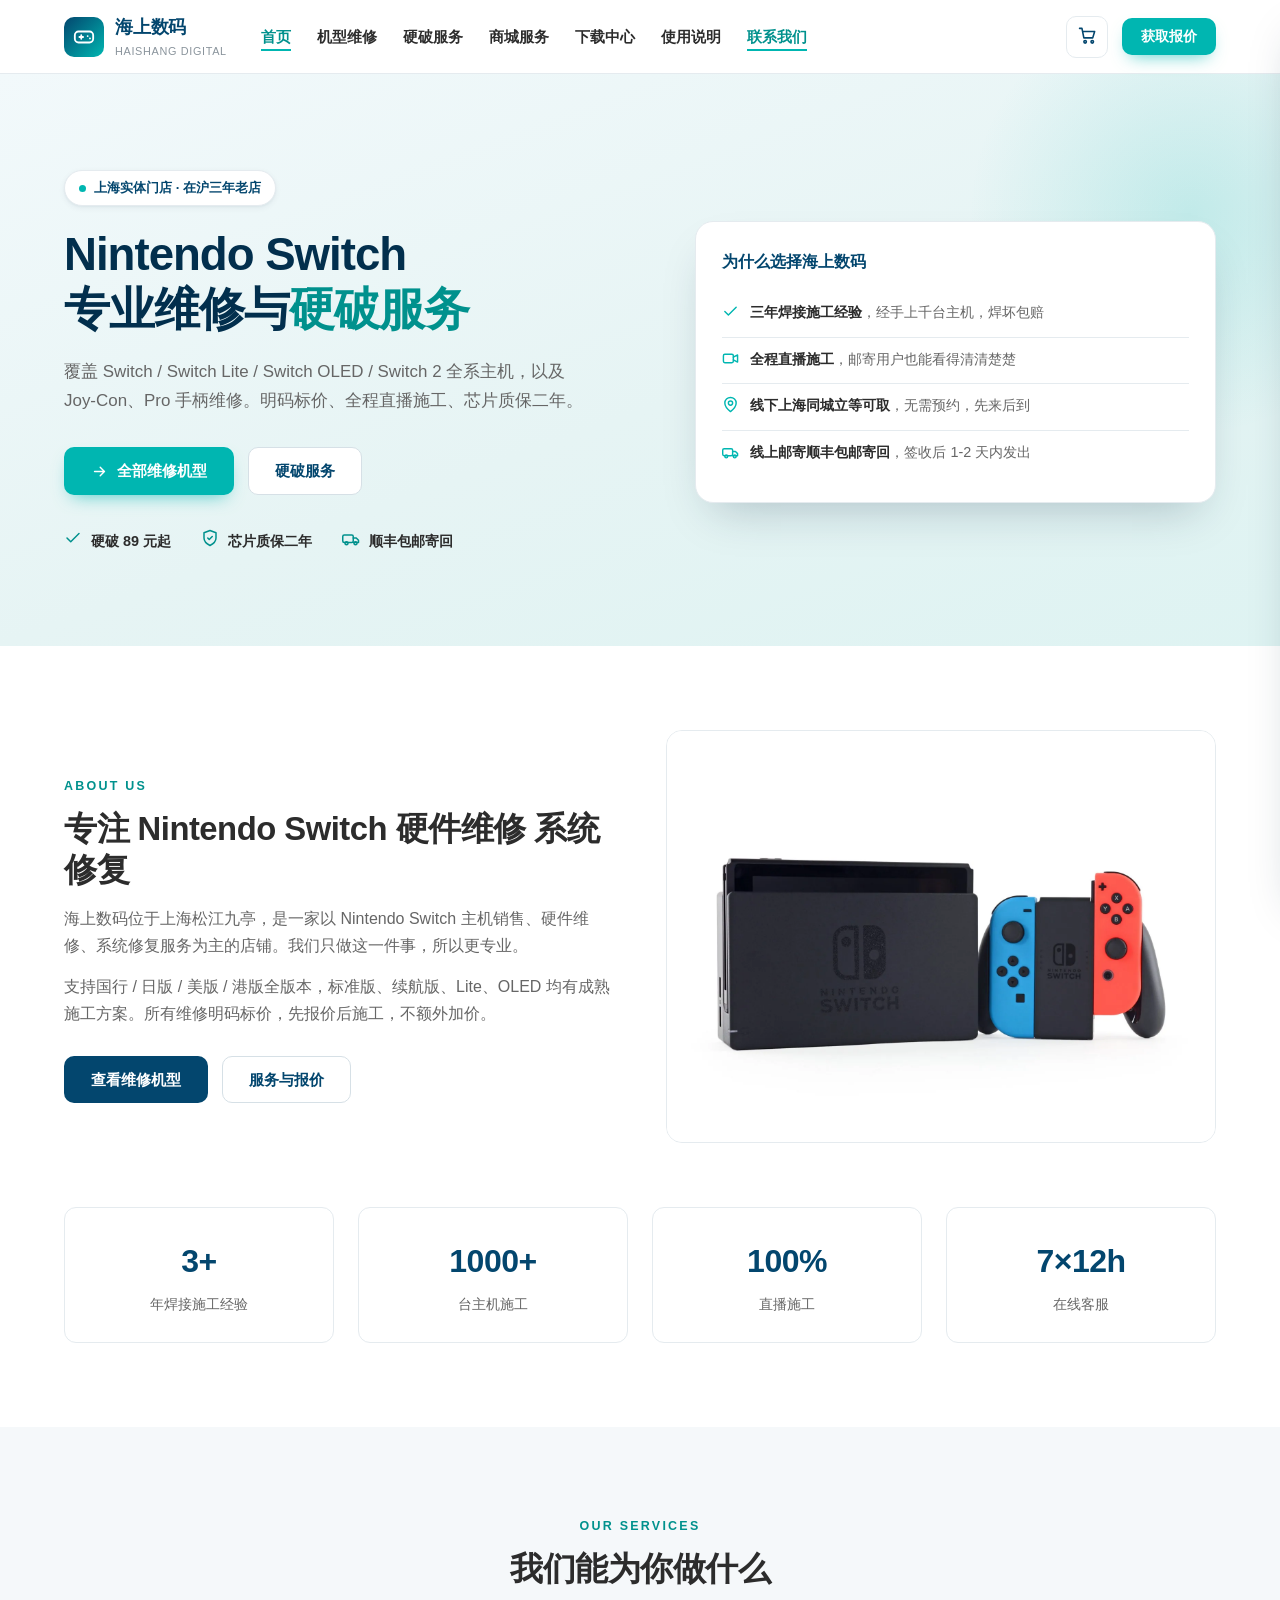
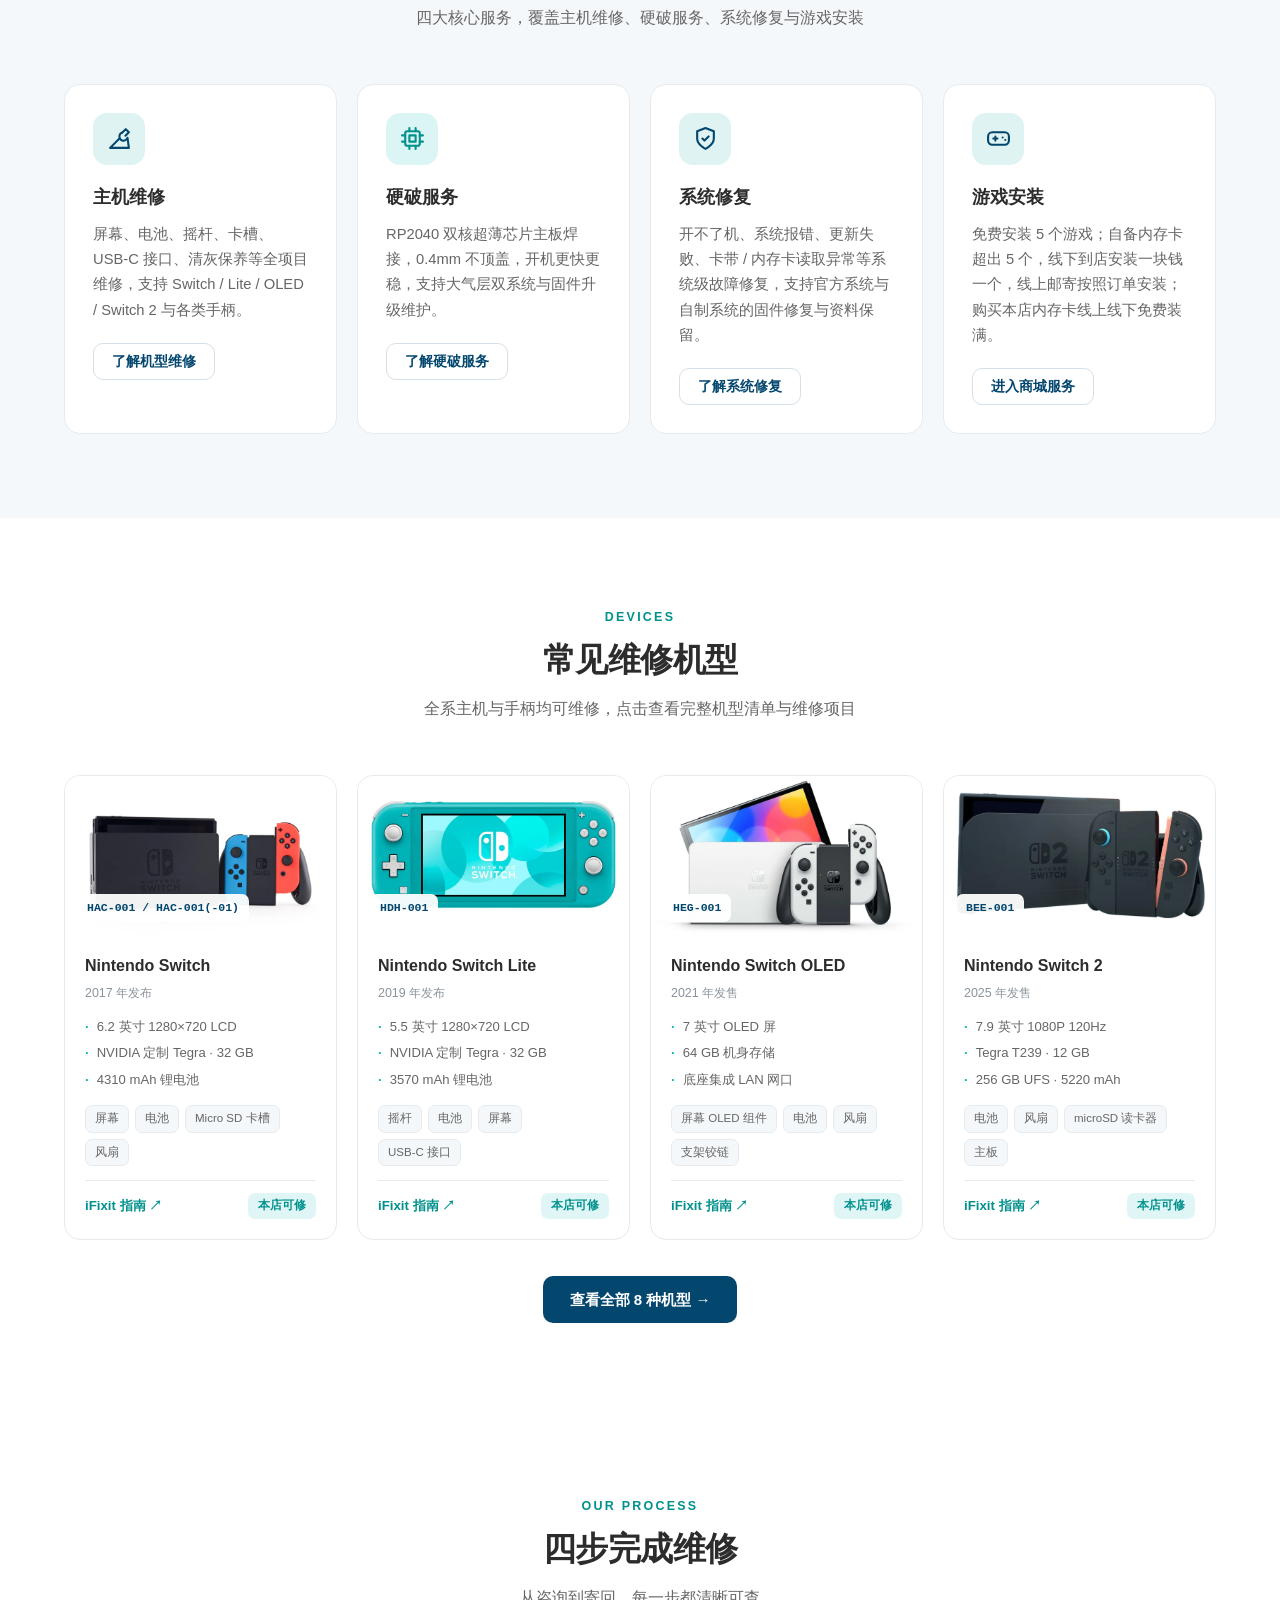
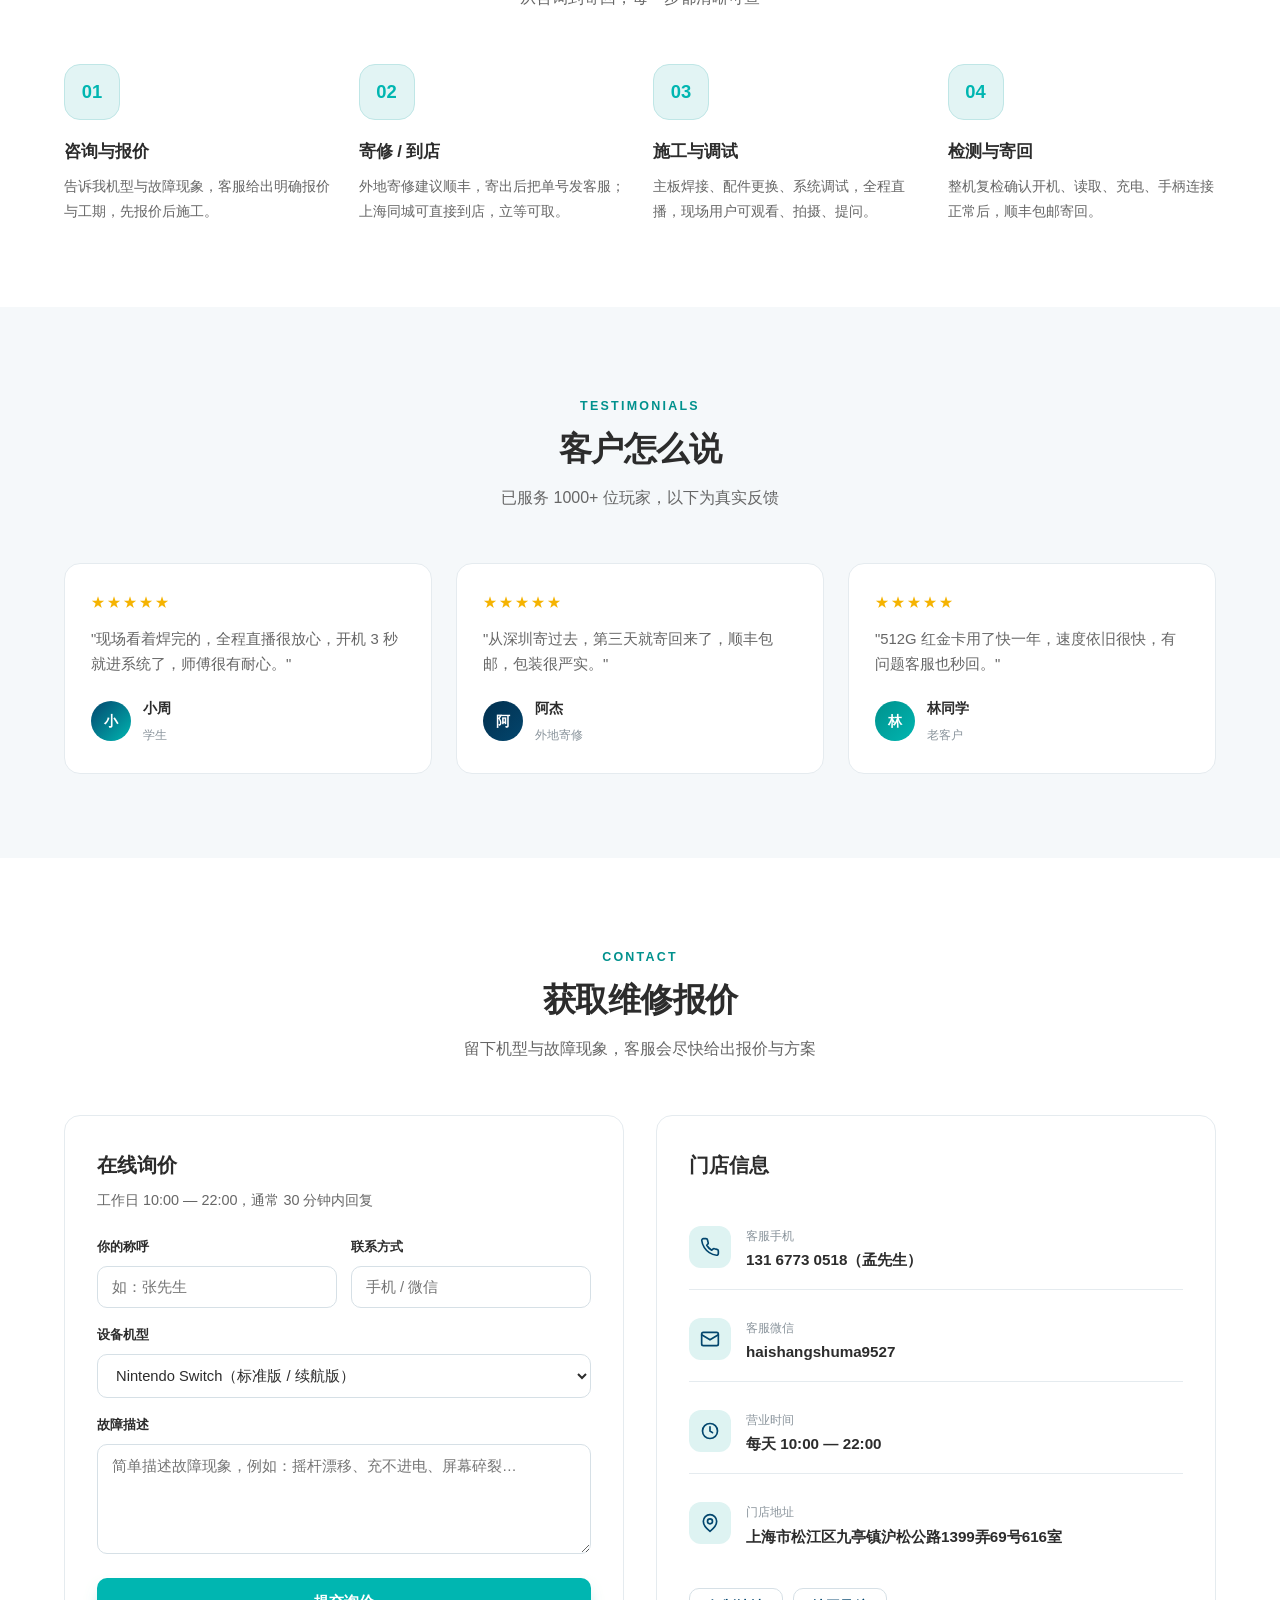
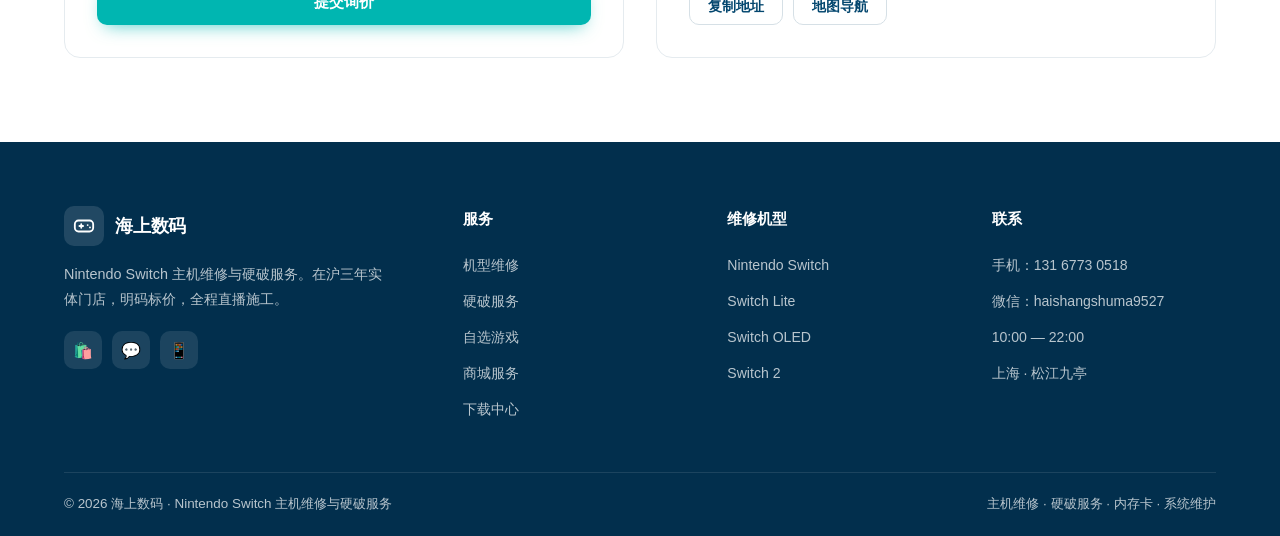
==== index.html @ 552c5b3c "首页：Hero按钮「选择我的机型」→「全部维修机型」；关于我们文案更新（主机销售/硬件维修/系统修复）" ====
<!DOCTYPE html>
<html lang="zh-CN">
<head>
<meta charset="UTF-8">
<meta name="viewport" content="width=device-width, initial-scale=1.0">
<title>海上数码 | Nintendo Switch 主机维修与硬破服务</title>
<meta name="description" content="海上数码专注 Nintendo Switch 全系主机与手柄维修、主板硬破服务，支持国行/日版/美版/港版全型号，明码标价，芯片焊接质保二年，内存卡质保五年，支持线上邮寄与上海同城现场。">
<link rel="stylesheet" href="assets/style.css?v=2">
</head>
<body>

<!-- 导航 -->
<nav class="navbar">
    <div class="nav-inner">
        <a href="index.html" class="brand">
            <span class="brand-mark" id="brandMark"></span>
            <span>海上数码<small>HAISHANG DIGITAL</small></span>
        </a>
        <ul class="nav-menu">
            <li><a href="index.html">首页</a></li>
            <li><a href="repair.html">机型维修</a></li>
            <li><a href="chip.html">硬破服务</a></li>
            <li><a href="shop.html">商城服务</a></li>
            <li><a href="resources.html">下载中心</a></li>
            <li><a href="support.html">使用说明</a></li>
            <li><a href="index.html#contact">联系我们</a></li>
        </ul>
        <div class="nav-right">
            <button class="cart-btn" onclick="openCart()" title="购物车"><span id="cartIcon"></span><span class="cart-badge">0</span></button>
            <button class="nav-toggle" id="navToggle"><span id="navToggleIcon"></span></button>
            <a href="#contact" class="btn btn-primary btn-sm" id="navCta">获取报价</a>
        </div>
    </div>
</nav>

<!-- Hero -->
<header class="hero">
    <div class="container">
        <div class="hero-grid">
            <div>
                <span class="hero-tag"><i></i> 上海实体门店 · 在沪三年老店</span>
                <h1>Nintendo Switch<br>专业维修与<em>硬破服务</em></h1>
                <p>覆盖 Switch / Switch Lite / Switch OLED / Switch 2 全系主机，以及 Joy-Con、Pro 手柄维修。明码标价、全程直播施工、芯片质保二年。</p>
                <div class="hero-actions">
                    <a href="repair.html" class="btn btn-primary" id="heroBtn1"></a>
                    <a href="chip.html" class="btn btn-outline">硬破服务</a>
                </div>
                <div class="hero-points">
                    <div><span id="hp1"></span>硬破 89 元起</div>
                    <div><span id="hp2"></span>芯片质保二年</div>
                    <div><span id="hp3"></span>顺丰包邮寄回</div>
                </div>
            </div>
            <div class="hero-visual">
                <div class="hero-card">
                    <h4>为什么选择海上数码</h4>
                    <ul class="hero-list">
                        <li><span id="hl1"></span><span><b>三年焊接施工经验</b>，经手上千台主机，焊坏包赔</span></li>
                        <li><span id="hl2"></span><span><b>全程直播施工</b>，邮寄用户也能看得清清楚楚</span></li>
                        <li><span id="hl3"></span><span><b>线下上海同城立等可取</b>，无需预约，先来后到</span></li>
                        <li><span id="hl4"></span><span><b>线上邮寄顺丰包邮寄回</b>，签收后 1-2 天内发出</span></li>
                    </ul>
                </div>
            </div>
        </div>
    </div>
</header>

<!-- 关于我们 -->
<section class="section" id="about">
    <div class="container">
        <div class="grid-2" style="align-items:center;gap:52px;">
            <div data-reveal>
                <span class="eyebrow">About Us</span>
                <h2 class="section-title">专注 Nintendo Switch 硬件维修 系统修复</h2>
                <p class="section-desc">海上数码位于上海松江九亭，是一家以 Nintendo Switch 主机销售、硬件维修、系统修复服务为主的店铺。我们只做这一件事，所以更专业。</p>
                <p class="section-desc">支持国行 / 日版 / 美版 / 港版全版本，标准版、续航版、Lite、OLED 均有成熟施工方案。所有维修明码标价，先报价后施工，不额外加价。</p>
                <div style="margin-top:28px;display:flex;gap:14px;flex-wrap:wrap;">
                    <a href="repair.html" class="btn btn-dark">查看维修机型</a>
                    <a href="shop.html" class="btn btn-outline">服务与报价</a>
                </div>
            </div>
            <div data-reveal>
                <img loading="lazy" id="aboutImg" src="images/dev-switch.webp" alt="Nintendo Switch 主机" style="border-radius:16px;border:1px solid var(--line);transition:opacity .6s ease;min-height:280px;object-fit:cover;width:100%;" onclick="openLB(this.src)">
            </div>
        </div>

        <div class="stats" style="margin-top:64px;">
            <div class="stat" data-reveal><div class="num">3+</div><div class="lbl">年焊接施工经验</div></div>
            <div class="stat" data-reveal><div class="num">1000+</div><div class="lbl">台主机施工</div></div>
            <div class="stat" data-reveal><div class="num">100%</div><div class="lbl">直播施工</div></div>
            <div class="stat" data-reveal><div class="num">7×12h</div><div class="lbl">在线客服</div></div>
        </div>
    </div>
</section>

<!-- 服务概览 -->
<section class="section soft" id="services">
    <div class="container">
        <div class="section-head" data-reveal>
            <span class="eyebrow">Our Services</span>
            <h2 class="section-title">我们能为你做什么</h2>
            <p class="section-desc">四大核心服务，覆盖主机维修、硬破服务、系统修复与游戏安装</p>
        </div>
        <div class="grid-4">
            <div class="card" data-reveal>
                <div class="icon-circle" id="sv1"></div>
                <h3>主机维修</h3>
                <p>屏幕、电池、摇杆、卡槽、USB-C 接口、清灰保养等全项目维修，支持 Switch / Lite / OLED / Switch 2 与各类手柄。</p>
                <div style="margin-top:20px;"><a href="repair.html" class="btn btn-outline btn-sm">了解机型维修</a></div>
            </div>
            <div class="card" data-reveal>
                <div class="icon-circle accent" id="sv2"></div>
                <h3>硬破服务</h3>
                <p>RP2040 双核超薄芯片主板焊接，0.4mm 不顶盖，开机更快更稳，支持大气层双系统与固件升级维护。</p>
                <div style="margin-top:20px;"><a href="chip.html#dual" class="btn btn-outline btn-sm">了解硬破服务</a></div>
            </div>
            <div class="card" data-reveal>
                <div class="icon-circle" id="sv4"></div>
                <h3>系统修复</h3>
                <p>开不了机、系统报错、更新失败、卡带 / 内存卡读取异常等系统级故障修复，支持官方系统与自制系统的固件修复与资料保留。</p>
                <div style="margin-top:20px;"><a href="chip.html" class="btn btn-outline btn-sm">了解系统修复</a></div>
            </div>
            <div class="card" data-reveal>
                <div class="icon-circle" id="sv3"></div>
                <h3>游戏安装</h3>
                <p>免费安装 5 个游戏；自备内存卡超出 5 个，线下到店安装一块钱一个，线上邮寄按照订单安装；购买本店内存卡线上线下免费装满。</p>
                <div style="margin-top:20px;"><a href="shop.html" class="btn btn-outline btn-sm">进入商城服务</a></div>
            </div>
        </div>
    </div>
</section>

<!-- 机型 -->
<section class="section" id="devices">
    <div class="container">
        <div class="section-head" data-reveal>
            <span class="eyebrow">Devices</span>
            <h2 class="section-title">常见维修机型</h2>
            <p class="section-desc">全系主机与手柄均可维修，点击查看完整机型清单与维修项目</p>
        </div>
        <div class="grid-4" id="devGrid"></div>
        <div style="text-align:center;margin-top:36px;">
            <a href="repair.html" class="btn btn-dark">查看全部 8 种机型 →</a>
        </div>
    </div>
</section>

<!-- 流程 -->
<section class="section process-sec" id="process">
    <div class="container">
        <div class="section-head" data-reveal>
            <span class="eyebrow">Our Process</span>
            <h2 class="section-title">四步完成维修</h2>
            <p class="section-desc">从咨询到寄回，每一步都清晰可查</p>
        </div>
        <div class="process">
            <div class="step" data-reveal>
                <div class="step-no">01</div>
                <h4>咨询与报价</h4>
                <p>告诉我机型与故障现象，客服给出明确报价与工期，先报价后施工。</p>
            </div>
            <div class="step" data-reveal>
                <div class="step-no">02</div>
                <h4>寄修 / 到店</h4>
                <p>外地寄修建议顺丰，寄出后把单号发客服；上海同城可直接到店，立等可取。</p>
            </div>
            <div class="step" data-reveal>
                <div class="step-no">03</div>
                <h4>施工与调试</h4>
                <p>主板焊接、配件更换、系统调试，全程直播，现场用户可观看、拍摄、提问。</p>
            </div>
            <div class="step" data-reveal>
                <div class="step-no">04</div>
                <h4>检测与寄回</h4>
                <p>整机复检确认开机、读取、充电、手柄连接正常后，顺丰包邮寄回。</p>
            </div>
        </div>
    </div>
</section>

<!-- 客户评价 -->
<section class="section soft" id="reviews">
    <div class="container">
        <div class="section-head" data-reveal>
            <span class="eyebrow">Testimonials</span>
            <h2 class="section-title">客户怎么说</h2>
            <p class="section-desc">已服务 1000+ 位玩家，以下为真实反馈</p>
        </div>
        <div class="grid-3" id="reviewGrid"></div>
    </div>
</section>

<!-- 联系 -->
<section class="section" id="contact">
    <div class="container">
        <div class="section-head" data-reveal>
            <span class="eyebrow">Contact</span>
            <h2 class="section-title">获取维修报价</h2>
            <p class="section-desc">留下机型与故障现象，客服会尽快给出报价与方案</p>
        </div>
        <div class="grid-2" style="gap:32px;">
            <div class="form-card" data-reveal>
                <h3>在线询价</h3>
                <p class="sub">工作日 10:00 — 22:00，通常 30 分钟内回复</p>
                <form onsubmit="submitForm(event)">
                    <div class="form-row">
                        <div class="field"><label>你的称呼</label><input required placeholder="如：张先生"></div>
                        <div class="field"><label>联系方式</label><input required placeholder="手机 / 微信"></div>
                    </div>
                    <div class="field">
                        <label>设备机型</label>
                        <select>
                            <option>Nintendo Switch（标准版 / 续航版）</option>
                            <option>Nintendo Switch Lite</option>
                            <option>Nintendo Switch OLED</option>
                            <option>Nintendo Switch 2</option>
                            <option>Joy-Con / Joy-Con 2</option>
                            <option>Pro Controller / Switch 2 Pro</option>
                            <option>其他</option>
                        </select>
                    </div>
                    <div class="field">
                        <label>故障描述</label>
                        <textarea placeholder="简单描述故障现象，例如：摇杆漂移、充不进电、屏幕碎裂…"></textarea>
                    </div>
                    <button class="btn btn-primary btn-block" type="submit">提交询价</button>
                </form>
            </div>
            <div data-reveal style="display:flex;flex-direction:column;">
                <div class="form-card" style="flex:1;display:flex;flex-direction:column;">
                    <h3>门店信息</h3>
                    <ul class="info-list" style="margin-top:16px;flex:1;display:flex;flex-direction:column;justify-content:space-around;">
                        <li><span class="info-ico" id="ic1"></span><div><div class="k">客服手机</div><div class="v">131 6773 0518（孟先生）</div></div></li>
                        <li><span class="info-ico" id="ic2"></span><div><div class="k">客服微信</div><div class="v">haishangshuma9527</div></div></li>
                        <li><span class="info-ico" id="ic3"></span><div><div class="k">营业时间</div><div class="v">每天 10:00 — 22:00</div></div></li>
                        <li><span class="info-ico" id="ic4"></span><div><div class="k">门店地址</div><div class="v">上海市松江区九亭镇沪松公路1399弄69号616室</div></div></li>
                    </ul>
                    <div style="display:flex;gap:10px;flex-wrap:wrap;margin-top:16px;">
                        <a href="javascript:copyAddr()" class="btn btn-outline btn-sm">复制地址</a>
                        <a href="https://map.baidu.com/search/%E6%B2%AA%E6%9D%BE%E5%85%AC%E8%B7%AF1399%E5%BC%8469%E5%8F%B7" target="_blank" rel="noopener" class="btn btn-outline btn-sm">地图导航</a>
                    </div>
                </div>
            </div>
        </div>
    </div>
</section>

<!-- 页脚 -->
<footer class="footer">
    <div class="container">
        <div class="foot-grid">
            <div>
                <a href="index.html" class="brand"><span class="brand-mark" id="footMark"></span><span>海上数码</span></a>
                <p>Nintendo Switch 主机维修与硬破服务。在沪三年实体门店，明码标价，全程直播施工。</p>
                <div class="socials">
                    <a href="https://shop310015375.taobao.com/" target="_blank" rel="noopener" title="淘宝店铺">🛍️</a>
                    <a href="javascript:copyText('haishangshuma9527')" title="复制微信">💬</a>
                    <a href="javascript:copyText('13167730518')" title="复制手机">📱</a>
                </div>
            </div>
            <div>
                <h5>服务</h5>
                <ul>
                    <li><a href="repair.html">机型维修</a></li>
                    <li><a href="chip.html">硬破服务</a></li>
            <li><a href="games.html">自选游戏</a></li>
                    <li><a href="shop.html">商城服务</a></li>
                    <li><a href="resources.html">下载中心</a></li>
                </ul>
            </div>
            <div>
                <h5>维修机型</h5>
                <ul>
                    <li><a href="repair.html">Nintendo Switch</a></li>
                    <li><a href="repair.html">Switch Lite</a></li>
                    <li><a href="repair.html">Switch OLED</a></li>
                    <li><a href="repair.html">Switch 2</a></li>
                </ul>
            </div>
            <div>
                <h5>联系</h5>
                <ul>
                    <li>手机：131 6773 0518</li>
                    <li>微信：haishangshuma9527</li>
                    <li>10:00 — 22:00</li>
                    <li>上海 · 松江九亭</li>
                </ul>
            </div>
        </div>
        <div class="foot-bottom">
            <span>© 2026 海上数码 · Nintendo Switch 主机维修与硬破服务</span>
            <span>主机维修 · 硬破服务 · 内存卡 · 系统维护</span>
        </div>
    </div>
</footer>

<div class="mask" id="mask" onclick="closeAll()"></div>

<div class="drawer" id="csDrawer">
    <div class="drawer-head"><h3>联系客服</h3><button class="drawer-close" onclick="closeAll()">✕</button></div>
    <div class="drawer-body">
        <p style="font-size:.88rem;color:var(--muted);margin-bottom:18px;">工作时间 10:00 — 22:00，下单后请主动发送快递单号</p>
        <div class="res-item" style="margin-bottom:12px;"><span class="res-ico" style="background:var(--primary)">💬</span>
            <div><div class="res-name">客服微信</div><div class="res-sub">haishangshuma9527</div></div>
            <span class="res-go" onclick="copyText('haishangshuma9527')">复制</span></div>
        <a class="res-item" style="margin-bottom:12px;" href="https://shop310015375.taobao.com/" target="_blank" rel="noopener"><span class="res-ico" style="background:var(--primary)">🛍️</span>
            <div><div class="res-name">我的淘宝店铺</div><div class="res-sub">shop310015375.taobao.com</div></div>
            <span class="res-go">打开</span></a>
        <div class="res-item" style="margin-bottom:12px;"><span class="res-ico" style="background:var(--primary)">📱</span>
            <div><div class="res-name">客服手机</div><div class="res-sub">131 6773 0518</div></div>
            <span class="res-go" onclick="copyText('13167730518')">复制</span></div>
        <div class="res-item" style="margin-bottom:12px;"><span class="res-ico" style="background:var(--primary)">🛍️</span>
            <div><div class="res-name">淘宝店铺</div><div class="res-sub">shop310015375.taobao.com</div></div>
            <span class="res-go" onclick="window.open('https://shop310015375.taobao.com/','_blank')">进店</span></div>
        <div class="res-item" style="margin-bottom:12px;"><span class="res-ico" style="background:var(--primary)">🚚</span>
            <div><div class="res-name">邮寄地址</div><div class="res-sub">沪松公路1399弄69号616室</div></div>
            <span class="res-go" onclick="copyAddr()">复制</span></div>
        <img loading="lazy" src="images/wechat-qr.webp" alt="微信客服" style="width:150px;border-radius:12px;border:1px solid var(--line);margin-top:8px;" onclick="openLB(this.src)">
    </div>
</div>

<script src="assets/app.js?v=2"></script>
<script>
/* 图标注入 */
const setIcon = (id, n)=>{ const e = document.getElementById(id); if(e) e.innerHTML = icon(n); };
document.querySelectorAll('.brand-mark').forEach(e=>e.innerHTML = icon('game'));
setIcon('navToggleIcon','menu');
setIcon('cartIcon','cart');
setIcon('hp1','check'); setIcon('hp2','shield'); setIcon('hp3','truck');
setIcon('hl1','check'); setIcon('hl2','video'); setIcon('hl3','pin'); setIcon('hl4','truck');
setIcon('sv1','tools'); setIcon('sv2','chip'); setIcon('sv3','game'); setIcon('sv4','shield');
setIcon('ic1','phone'); setIcon('ic2','mail'); setIcon('ic3','clock'); setIcon('ic4','pin'); setIcon('ic5','pin');

/* 关于我们图片：动态循环替换 */
(function(){
    const el = document.getElementById('aboutImg');
    if(!el) return;
    const imgs = ['images/dev-switch.webp','images/dev-lite.webp','images/dev-oled.webp','images/dev-switch2.webp'];
    imgs.slice(1).forEach(s=>{ const p=new Image(); p.src=s; });
    let i = 0;
    setInterval(()=>{
        el.style.opacity = 0;
        setTimeout(()=>{
            i = (i+1) % imgs.length;
            el.onload = ()=>{ el.style.opacity = 1; };
            el.src = imgs[i];
        }, 620);
    }, 3500);
})();
const hb = document.getElementById('heroBtn1'); if(hb) hb.innerHTML = icon('arrow') + ' 全部维修机型';

/* 机型（首页展示 4 款主机） */
const HOME_DEV = [
  {n:'Nintendo Switch', y:'2017 年发布', m:'HAC-001 / HAC-001(-01)', img:'images/dev-switch.webp',
   s:['6.2 英寸 1280×720 LCD','NVIDIA 定制 Tegra · 32 GB','4310 mAh 锂电池'],
   r:['屏幕','电池','Micro SD 卡槽','风扇'], st:'支持', u:'https://zh.ifixit.com/Device/Nintendo_Switch'},
  {n:'Nintendo Switch Lite', y:'2019 年发布', m:'HDH-001', img:'images/dev-lite.webp',
   s:['5.5 英寸 1280×720 LCD','NVIDIA 定制 Tegra · 32 GB','3570 mAh 锂电池'],
   r:['摇杆','电池','屏幕','USB-C 接口'], st:'支持', u:'https://zh.ifixit.com/Device/Nintendo_Switch_Lite'},
  {n:'Nintendo Switch OLED', y:'2021 年发售', m:'HEG-001', img:'images/dev-oled.webp',
   s:['7 英寸 OLED 屏','64 GB 机身存储','底座集成 LAN 网口'],
   r:['屏幕 OLED 组件','电池','风扇','支架铰链'], st:'支持', u:'https://zh.ifixit.com/Device/Nintendo_Switch_OLED_Model'},
  {n:'Nintendo Switch 2', y:'2025 年发售', m:'BEE-001', img:'images/dev-switch2.webp',
   s:['7.9 英寸 1080P 120Hz','Tegra T239 · 12 GB','256 GB UFS · 5220 mAh'],
   r:['电池','风扇','microSD 读卡器','主板'], st:'支持', u:'https://zh.ifixit.com/Device/Nintendo_Switch_2'}
];
document.getElementById('devGrid').innerHTML = HOME_DEV.map(d=>`
    <div class="dev-card">
        <div class="dev-img"><img src="${d.img}" alt="${d.n}" loading="lazy" onclick="openLB(this.src)"><span class="dev-model">${d.m}</span></div>
        <div class="dev-body">
            <h3>${d.n}</h3><div class="dev-year">${d.y}</div>
            <ul class="dev-spec">${d.s.map(x=>`<li>${x}</li>`).join('')}</ul>
            <div class="dev-tags">${d.r.map(x=>`<span>${x}</span>`).join('')}</div>
            <div class="dev-foot">
                <a href="${d.u}" target="_blank" rel="noopener">iFixit 指南 ↗</a>
                <span class="dev-status ${d.st==='支持'?'ok':'ask'}">${d.st==='支持'?'本店可修':'来电咨询'}</span>
            </div>
        </div>
    </div>`).join('');

/* 客户评价 */
const REVIEWS = [
  {n:'小周', r:'学生', t:'现场看着焊完的，全程直播很放心，开机 3 秒就进系统了，师傅很有耐心。', c:'linear-gradient(135deg,#03466e,#00b6b1)'},
  {n:'阿杰', r:'外地寄修', t:'从深圳寄过去，第三天就寄回来了，顺丰包邮，包装很严实。', c:'linear-gradient(135deg,#022f4d,#03466e)'},
  {n:'林同学', r:'老客户', t:'512G 红金卡用了快一年，速度依旧很快，有问题客服也秒回。', c:'linear-gradient(135deg,#00918d,#00b6b1)'}
];
document.getElementById('reviewGrid').innerHTML = REVIEWS.map(v=>`
    <div class="review">
        <div class="stars">★★★★★</div>
        <p>"${v.t}"</p>
        <div class="reviewer"><div class="avatar" style="background:${v.c}">${v.n.slice(0,1)}</div>
        <div><b>${v.n}</b><span>${v.r}</span></div></div>
    </div>`).join('');
</script>
</body>
</html>
---- assets/style.css ----
/* ==========================================================
   海上数码 · 共享样式（浅色专业维修服务风格）
   主色 #03466e 深蓝 / 强调 #00b6b1 青绿 / 辅助 #def3f2 浅青
   ========================================================== */
:root{
    --primary:#03466e;
    --primary-dark:#023a5c;
    --primary-deep:#022f4d;
    --accent:#00b6b1;
    --accent-dark:#00918d;
    --secondary:#def3f2;
    --text:#2c2c2c;
    --muted:#666666;
    --muted-2:#8a949c;
    --line:#e5ebef;
    --line-2:#d6e0e6;
    --bg:#ffffff;
    --soft:#f5f8fa;
    --soft-2:#eef4f7;
    --radius:12px;
    --radius-lg:16px;
    --shadow:0 2px 6px rgba(16,42,67,.06), 0 1px 2px rgba(16,42,67,.04);
    --shadow-md:0 10px 22px -8px rgba(16,42,67,.16);
    --shadow-lg:0 22px 44px -18px rgba(16,42,67,.26);
    --nav-h:74px;
}
*{ margin:0; padding:0; box-sizing:border-box; }
html{ scroll-behavior:smooth; scroll-padding-top:var(--nav-h); }
body{
    font-family:-apple-system,BlinkMacSystemFont,'Segoe UI','PingFang SC','Hiragino Sans GB','Microsoft YaHei',sans-serif;
    color:var(--text); background:var(--bg); line-height:1.7; -webkit-font-smoothing:antialiased;
    padding-top:var(--nav-h);
}
img{ max-width:100%; display:block; }
a{ color:inherit; text-decoration:none; }
ul{ list-style:none; }

/* ---------- 布局 ---------- */
.container{ width:100%; max-width:1200px; margin:0 auto; padding:0 24px; }
.section{ padding:84px 0; }
.section.soft{ background:var(--soft); }
.section.soft-2{ background:var(--soft-2); }
.section.deep{ background:linear-gradient(135deg,#03466e 0%,#022f4d 100%); color:#fff; }
.section-head{ max-width:720px; margin:0 auto 52px; text-align:center; }
.section-head.left{ margin-left:0; text-align:left; }
.eyebrow{
    display:inline-block; font-size:.78rem; font-weight:700; letter-spacing:.18em; text-transform:uppercase;
    color:var(--accent-dark); margin-bottom:12px;
}
.section.deep .eyebrow{ color:#7fe3e0; }
.section-title{ font-size:2.05rem; font-weight:800; letter-spacing:-.5px; line-height:1.25; color:var(--text); }
.section.deep .section-title{ color:#fff; }
.section-desc{ margin-top:14px; font-size:1rem; color:var(--muted); }
.section.deep .section-desc{ color:rgba(255,255,255,.78); }

/* ---------- 按钮 ---------- */
.btn{
    display:inline-flex; align-items:center; justify-content:center; gap:9px;
    padding:13px 26px; border-radius:10px; font-size:.94rem; font-weight:700; font-family:inherit;
    border:1px solid transparent; cursor:pointer; transition:.25s; line-height:1.3;
}
.btn svg{ width:17px; height:17px; }
.btn-primary{ background:var(--accent); color:#fff; box-shadow:0 8px 18px -8px rgba(0,182,177,.7); }
.btn-primary:hover{ background:var(--accent-dark); transform:translateY(-2px); }
.btn-dark{ background:var(--primary); color:#fff; }
.btn-dark:hover{ background:var(--primary-deep); transform:translateY(-2px); }
.btn-outline{ border-color:var(--line-2); color:var(--primary); background:#fff; }
.btn-outline:hover{ border-color:var(--accent); color:var(--accent-dark); }
.btn-light{ background:#fff; color:var(--primary); }
.btn-light:hover{ background:var(--secondary); }
.btn-block{ width:100%; }
.btn-sm{ padding:9px 18px; font-size:.85rem; }

/* ---------- 导航 ---------- */
.navbar{
    position:fixed; top:0; left:0; right:0; height:var(--nav-h); z-index:1000;
    background:rgba(255,255,255,.96); backdrop-filter:blur(10px); border-bottom:1px solid var(--line);
    transition:.3s;
}
.navbar.scrolled{ box-shadow:0 6px 24px -12px rgba(16,42,67,.28); }
.nav-inner{ max-width:1200px; height:100%; margin:0 auto; padding:0 24px; display:flex; align-items:center; gap:28px; }
.brand{ display:flex; align-items:center; gap:11px; font-weight:800; font-size:1.12rem; color:var(--primary); letter-spacing:-.2px; }
.brand-mark{
    width:40px; height:40px; border-radius:10px; background:linear-gradient(135deg,var(--primary),var(--accent));
    display:flex; align-items:center; justify-content:center; color:#fff; flex-shrink:0;
}
.brand-mark svg{ width:22px; height:22px; }
.brand small{ display:block; font-size:.68rem; font-weight:500; color:var(--muted-2); letter-spacing:.06em; }
.nav-menu{ display:flex; gap:26px; margin-left:6px; }
.nav-menu a{ font-size:.92rem; font-weight:600; color:var(--text); padding:6px 0; position:relative; transition:.25s; }
.nav-menu a::after{
    content:''; position:absolute; left:0; bottom:0; width:0; height:2px; background:var(--accent); transition:.25s;
}
.nav-menu a:hover{ color:var(--accent-dark); }
.nav-menu a:hover::after, .nav-menu a.active::after{ width:100%; }
.nav-menu a.active{ color:var(--accent-dark); }
.nav-right{ margin-left:auto; display:flex; align-items:center; gap:14px; }
.cart-btn{
    position:relative; width:42px; height:42px; border-radius:10px; border:1px solid var(--line);
    background:#fff; display:flex; align-items:center; justify-content:center; cursor:pointer; transition:.25s; color:var(--primary);
}
.cart-btn:hover{ border-color:var(--accent); color:var(--accent-dark); }
.cart-btn svg{ width:19px; height:19px; }
.cart-badge{
    position:absolute; top:-6px; right:-6px; min-width:19px; height:19px; padding:0 5px; border-radius:10px;
    background:var(--accent); color:#fff; font-size:.68rem; font-weight:700;
    display:flex; align-items:center; justify-content:center; transition:transform .18s;
}
.nav-toggle{ display:none; width:42px; height:42px; border:1px solid var(--line); border-radius:10px;
    background:#fff; cursor:pointer; align-items:center; justify-content:center; color:var(--primary); }
.nav-toggle svg{ width:20px; height:20px; }

/* ---------- Hero ---------- */
.hero{ position:relative; padding:96px 0 92px; overflow:hidden;
    background:linear-gradient(160deg,#f2f9fb 0%,#e6f4f4 55%,#def3f2 100%); }
.hero::after{
    content:''; position:absolute; right:-140px; top:-90px; width:460px; height:460px; border-radius:50%;
    background:radial-gradient(circle,rgba(0,182,177,.16),transparent 68%);
}
.hero-grid{ position:relative; z-index:1; display:grid; grid-template-columns:1.05fr .95fr; gap:56px; align-items:center; }
.hero-tag{
    display:inline-flex; align-items:center; gap:8px; padding:6px 14px; border-radius:30px; background:#fff;
    border:1px solid var(--line); font-size:.82rem; font-weight:600; color:var(--primary); margin-bottom:22px;
    box-shadow:var(--shadow);
}
.hero-tag i{ width:7px; height:7px; border-radius:50%; background:var(--accent); display:block; }
.hero h1{ font-size:2.85rem; font-weight:800; line-height:1.2; letter-spacing:-1px; color:var(--primary-deep); }
.hero h1 em{ font-style:normal; color:var(--accent-dark); }
.hero p{ margin-top:20px; font-size:1.06rem; color:var(--muted); max-width:520px; }
.hero-actions{ margin-top:32px; display:flex; gap:14px; flex-wrap:wrap; }
.hero-points{ margin-top:34px; display:flex; gap:30px; flex-wrap:wrap; }
.hero-points div{ display:flex; align-items:center; gap:9px; font-size:.9rem; font-weight:600; color:var(--text); }
.hero-points svg{ width:18px; height:18px; color:var(--accent-dark); flex-shrink:0; }
.hero-visual{ position:relative; }
.hero-card{
    background:#fff; border:1px solid var(--line); border-radius:18px; padding:26px; box-shadow:var(--shadow-lg);
}
.hero-card h4{ font-size:1rem; font-weight:700; margin-bottom:16px; color:var(--primary); }
.hero-list li{ display:flex; align-items:flex-start; gap:11px; padding:9px 0; font-size:.9rem; color:var(--muted); border-top:1px solid var(--line); }
.hero-list li:first-child{ border-top:none; }
.hero-list svg{ width:17px; height:17px; color:var(--accent); margin-top:3px; flex-shrink:0; }
.hero-list b{ color:var(--text); font-weight:700; }

/* ---------- 统计条 ---------- */
.stats{ display:grid; grid-template-columns:repeat(4,1fr); gap:24px; }
.stat{ text-align:center; padding:26px 16px; background:#fff; border:1px solid var(--line); border-radius:var(--radius); }
.stat .num{ font-size:2rem; font-weight:800; color:var(--primary); letter-spacing:-.5px; }
.stat .lbl{ font-size:.86rem; color:var(--muted); margin-top:4px; }

/* ---------- 通用卡片 ---------- */
.grid-2{ display:grid; grid-template-columns:repeat(2,1fr); gap:24px; }
.grid-3{ display:grid; grid-template-columns:repeat(3,1fr); gap:24px; }
.grid-4{ display:grid; grid-template-columns:repeat(4,1fr); gap:20px; }
.card{
    background:#fff; border:1px solid var(--line); border-radius:var(--radius-lg); padding:28px;
    transition:.3s; height:100%;
}
.card:hover{ transform:translateY(-5px); box-shadow:var(--shadow-md); border-color:var(--line-2); }
.card h3{ font-size:1.1rem; font-weight:700; margin-bottom:10px; }
.card p{ font-size:.92rem; color:var(--muted); }
.icon-circle{
    width:52px; height:52px; border-radius:14px; background:var(--secondary); color:var(--primary);
    display:flex; align-items:center; justify-content:center; margin-bottom:18px;
}
.icon-circle svg{ width:25px; height:25px; }
.icon-circle.accent{ background:rgba(0,182,177,.14); color:var(--accent-dark); }

/* 服务卡（带图片） */
.svc-card{ background:#fff; border:1px solid var(--line); border-radius:var(--radius-lg); overflow:hidden; transition:.3s; }
.svc-card:hover{ transform:translateY(-5px); box-shadow:var(--shadow-md); }
.svc-img{ height:170px; overflow:hidden; background:var(--soft-2); position:relative; }
.svc-img img{ width:100%; height:100%; object-fit:cover; transition:.45s; }
.svc-card:hover .svc-img img{ transform:scale(1.06); }
.svc-body{ padding:22px 24px 26px; }
.svc-body h3{ font-size:1.06rem; font-weight:700; margin-bottom:8px; }
.svc-body p{ font-size:.9rem; color:var(--muted); margin-bottom:16px; }
.svc-meta{ display:flex; align-items:center; justify-content:space-between; gap:12px; }
.price{ font-size:1.35rem; font-weight:800; color:var(--primary); }
.price small{ font-size:.8rem; font-weight:600; }
.price del{ font-size:.8rem; color:var(--muted-2); margin-left:6px; font-weight:500; }

/* ---------- 机型卡 ---------- */
.dev-card{ background:#fff; border:1px solid var(--line); border-radius:var(--radius-lg); overflow:hidden; transition:.3s; }
.dev-card:hover{ transform:translateY(-5px); box-shadow:var(--shadow-md); }
.dev-img{ height:158px; overflow:hidden; background:var(--soft-2); position:relative; }
.dev-img img{ width:100%; height:100%; object-fit:cover; transition:.45s; }
.dev-card:hover .dev-img img{ transform:scale(1.06); }
.dev-model{
    position:absolute; left:12px; bottom:12px; padding:4px 10px; border-radius:7px;
    background:rgba(255,255,255,.94); font-size:.72rem; font-weight:700; color:var(--primary);
    font-family:'Courier New',monospace;
}
.dev-body{ padding:18px 20px 20px; }
.dev-body h3{ font-size:1rem; font-weight:700; margin-bottom:4px; }
.dev-year{ font-size:.78rem; color:var(--muted-2); }
.dev-spec{ margin:12px 0 14px; display:flex; flex-direction:column; gap:4px; }
.dev-spec li{ font-size:.82rem; color:var(--muted); display:flex; gap:8px; }
.dev-spec li::before{ content:'·'; color:var(--accent); font-weight:700; }
.dev-tags{ display:flex; flex-wrap:wrap; gap:6px; margin-bottom:14px; }
.dev-tags span{ font-size:.72rem; padding:3px 9px; border-radius:7px; background:var(--soft); color:var(--muted); border:1px solid var(--line); }
.dev-foot{ display:flex; align-items:center; justify-content:space-between; padding-top:12px; border-top:1px solid var(--line); gap:10px; }
.dev-foot a{ font-size:.83rem; font-weight:700; color:var(--accent-dark); }
.dev-status{ font-size:.72rem; font-weight:700; padding:3px 10px; border-radius:7px; }
.dev-status.ok{ background:rgba(0,182,177,.12); color:var(--accent-dark); }
.dev-status.ask{ background:rgba(255,138,76,.14); color:#c2621d; }

/* ---------- 流程（深色区） ---------- */
.process{ display:grid; grid-template-columns:repeat(4,1fr); gap:26px; }
.step{ position:relative; }
.step-no{
    width:56px; height:56px; border-radius:16px; background:rgba(255,255,255,.1); border:1px solid rgba(255,255,255,.2);
    display:flex; align-items:center; justify-content:center; font-size:1.15rem; font-weight:800; color:#7fe3e0; margin-bottom:18px;
}
.step h4{ font-size:1.05rem; font-weight:700; margin-bottom:8px; }
.step p{ font-size:.9rem; color:rgba(255,255,255,.76); }
.step-meta{ margin-top:12px; font-size:.78rem; color:rgba(255,255,255,.6); }

/* ---------- 流程（浅色长列表） ---------- */
.steps-list{ display:flex; flex-direction:column; gap:16px; }
.step-row{ display:grid; grid-template-columns:58px 1fr 220px; gap:24px; align-items:center;
    background:#fff; border:1px solid var(--line); border-radius:var(--radius-lg); padding:22px 26px; transition:.28s; }
.step-row:hover{ box-shadow:var(--shadow-md); border-color:var(--line-2); }
.step-row .no{ width:48px; height:48px; border-radius:14px; background:var(--secondary); color:var(--primary);
    display:flex; align-items:center; justify-content:center; font-weight:800; font-size:1.05rem; }
.step-row h4{ font-size:1.02rem; font-weight:700; margin-bottom:5px; }
.step-row p{ font-size:.89rem; color:var(--muted); }
.step-info{ display:flex; flex-direction:column; gap:6px; font-size:.8rem; color:var(--muted); }
.step-info b{ color:var(--text); font-weight:700; }
.lvl{ display:inline-block; padding:2px 10px; border-radius:7px; font-size:.75rem; font-weight:700; }
.lvl.e{ background:rgba(0,182,177,.12); color:var(--accent-dark); }
.lvl.m{ background:rgba(255,138,76,.14); color:#c2621d; }

/* ---------- 评价 ---------- */
.review{ background:#fff; border:1px solid var(--line); border-radius:var(--radius-lg); padding:26px; height:100%; }
.review .stars{ color:#f5b301; font-size:.9rem; letter-spacing:2px; margin-bottom:12px; }
.review p{ font-size:.93rem; color:var(--muted); margin-bottom:18px; }
.reviewer{ display:flex; align-items:center; gap:12px; }
.avatar{ width:40px; height:40px; border-radius:50%; display:flex; align-items:center; justify-content:center;
    color:#fff; font-weight:700; font-size:.9rem; flex-shrink:0; }
.reviewer b{ font-size:.9rem; display:block; }
.reviewer span{ font-size:.78rem; color:var(--muted-2); }

/* ---------- 表单 ---------- */
.form-card{ background:#fff; border:1px solid var(--line); border-radius:var(--radius-lg); padding:32px; }
.form-card h3{ font-size:1.25rem; font-weight:800; margin-bottom:6px; }
.form-card .sub{ font-size:.9rem; color:var(--muted); margin-bottom:24px; }
.field{ margin-bottom:16px; }
.field label{ display:block; font-size:.84rem; font-weight:700; margin-bottom:7px; color:var(--text); }
.field input, .field select, .field textarea{
    width:100%; padding:12px 14px; border:1px solid var(--line-2); border-radius:10px;
    font-size:.92rem; font-family:inherit; color:var(--text); background:#fff; outline:none; transition:.2s;
}
.field input:focus, .field select:focus, .field textarea:focus{ border-color:var(--accent); box-shadow:0 0 0 3px rgba(0,182,177,.12); }
.field textarea{ resize:vertical; min-height:110px; }
.form-row{ display:grid; grid-template-columns:1fr 1fr; gap:14px; }

/* ---------- 联系信息 ---------- */
.info-list li{ display:flex; gap:15px; padding:16px 0; border-bottom:1px solid var(--line); }
.info-list li:last-child{ border-bottom:none; }
.info-ico{ width:42px; height:42px; border-radius:12px; background:var(--secondary); color:var(--primary);
    display:flex; align-items:center; justify-content:center; flex-shrink:0; }
.info-ico svg{ width:20px; height:20px; }
.info-list .k{ font-size:.78rem; color:var(--muted-2); }
.info-list .v{ font-size:.95rem; font-weight:600; color:var(--text); }

/* ---------- 商城 ---------- */
.filters{ display:flex; gap:10px; flex-wrap:wrap; justify-content:center; margin-bottom:22px; }
.chip{ padding:9px 20px; border-radius:30px; border:1px solid var(--line-2); background:#fff;
    font-size:.88rem; font-weight:600; color:var(--muted); cursor:pointer; transition:.25s; font-family:inherit; }
.chip:hover{ border-color:var(--accent); color:var(--accent-dark); }
.chip.on{ background:var(--primary); border-color:var(--primary); color:#fff; }
.shop-bar{ display:flex; align-items:center; justify-content:space-between; gap:14px; flex-wrap:wrap; margin-bottom:22px; }
.shop-bar .count{ font-size:.88rem; color:var(--muted); }
.shop-bar select{ padding:9px 14px; border:1px solid var(--line-2); border-radius:10px; font-size:.86rem; font-family:inherit; color:var(--text); background:#fff; }

/* ---------- 资源下载 ---------- */
.res-item{
    display:flex; align-items:center; gap:14px; padding:16px 20px; background:#fff;
    border:1px solid var(--line); border-radius:var(--radius); transition:.25s;
}
.res-item:hover{ border-color:var(--accent); box-shadow:var(--shadow); transform:translateY(-2px); }
.res-ico{ width:44px; height:44px; border-radius:12px; display:flex; align-items:center; justify-content:center;
    color:#fff; font-size:1.15rem; flex-shrink:0; overflow:hidden; }
.res-ico svg{ width:21px; height:21px; }
.res-ico img{ width:100%; height:100%; object-fit:cover; }
.res-name{ font-size:.95rem; font-weight:700; }
.res-sub{ font-size:.78rem; color:var(--muted-2); font-family:'Courier New',monospace; }
.res-go{ margin-left:auto; color:var(--accent-dark); font-size:.85rem; font-weight:700; white-space:nowrap; }

/* ---------- 表格 ---------- */
.table-wrap{ background:#fff; border:1px solid var(--line); border-radius:var(--radius-lg); overflow:hidden; }
table{ width:100%; border-collapse:collapse; font-size:.92rem; }
thead th{ background:var(--soft); text-align:left; padding:15px 22px; font-size:.84rem; font-weight:700; color:var(--primary); }
tbody td{ padding:15px 22px; border-top:1px solid var(--line); color:var(--muted); }
tbody tr:hover td{ background:#fbfdfd; }
tbody td:first-child{ color:var(--text); font-weight:700; }

/* ---------- 页脚 ---------- */
.footer{ background:var(--primary-deep); color:rgba(255,255,255,.72); padding:64px 0 0; }
.foot-grid{ display:grid; grid-template-columns:1.6fr 1fr 1fr 1fr; gap:40px; padding-bottom:44px; }
.footer .brand{ color:#fff; margin-bottom:16px; }
.footer .brand-mark{ background:rgba(255,255,255,.12); }
.footer p{ font-size:.9rem; max-width:320px; }
.footer h5{ color:#fff; font-size:.95rem; font-weight:700; margin-bottom:16px; }
.footer ul li{ padding:6px 0; font-size:.88rem; }
.footer ul a:hover{ color:#7fe3e0; }
.socials{ display:flex; gap:10px; margin-top:20px; }
.socials a{ width:38px; height:38px; border-radius:10px; background:rgba(255,255,255,.1); display:flex;
    align-items:center; justify-content:center; color:#fff; transition:.25s; }
.socials a:hover{ background:var(--accent); }
.foot-bottom{ border-top:1px solid rgba(255,255,255,.1); padding:20px 0; font-size:.84rem;
    display:flex; justify-content:space-between; gap:16px; flex-wrap:wrap; }

/* ---------- 侧边栏 / 抽屉 ---------- */
.mask{ position:fixed; inset:0; background:rgba(16,32,44,.45); z-index:1200; opacity:0; pointer-events:none; transition:.3s; }
.mask.on{ opacity:1; pointer-events:auto; }
.drawer{ position:fixed; top:0; right:0; height:100%; width:400px; max-width:92vw; background:#fff; z-index:1201;
    transform:translateX(100%); transition:.35s cubic-bezier(.4,0,.2,1); display:flex; flex-direction:column; box-shadow:var(--shadow-lg); }
.drawer.on{ transform:translateX(0); }
.drawer-head{ padding:20px 24px; border-bottom:1px solid var(--line); display:flex; align-items:center; justify-content:space-between; }
.drawer-head h3{ font-size:1.05rem; font-weight:800; }
.drawer-close{ width:34px; height:34px; border-radius:9px; border:1px solid var(--line); background:#fff;
    cursor:pointer; color:var(--muted); font-size:1rem; }
.drawer-body{ flex:1; overflow-y:auto; padding:20px 24px; }
.drawer-foot{ padding:20px 24px; border-top:1px solid var(--line); }
.ci{ display:flex; gap:13px; padding:15px 0; border-bottom:1px solid var(--line); }
.ci-img{ width:56px; height:56px; border-radius:11px; overflow:hidden; background:var(--soft); flex-shrink:0; }
.ci-img img{ width:100%; height:100%; object-fit:cover; }
.ci-name{ font-size:.9rem; font-weight:700; line-height:1.4; }
.ci-price{ color:var(--primary); font-weight:700; font-size:.9rem; margin-top:3px; }
.qty{ display:inline-flex; align-items:center; margin-top:8px; border:1px solid var(--line-2); border-radius:9px; overflow:hidden; }
.qty button{ width:28px; height:28px; border:none; background:#fff; color:var(--muted); cursor:pointer; font-size:1rem; }
.qty button:hover{ background:var(--soft); color:var(--primary); }
.qty span{ min-width:32px; text-align:center; font-size:.86rem; font-weight:700; }
.ci-del{ margin-left:auto; font-size:.82rem; color:var(--muted-2); cursor:pointer; align-self:flex-start; }
.ci-del:hover{ color:#d0342c; }
.empty{ text-align:center; color:var(--muted-2); padding:70px 0; font-size:.9rem; }
.total-row{ display:flex; justify-content:space-between; align-items:center; margin-bottom:14px; font-size:1rem; }
.total-row b{ font-size:1.45rem; color:var(--primary); }

/* ---------- Toast / 灯箱 ---------- */
.toast{ position:fixed; left:50%; bottom:34px; transform:translateX(-50%) translateY(80px); z-index:2000;
    background:var(--primary-deep); color:#fff; padding:13px 26px; border-radius:11px; font-size:.9rem; font-weight:600;
    box-shadow:var(--shadow-lg); transition:.4s cubic-bezier(.4,0,.2,1); }
.toast.show{ transform:translateX(-50%) translateY(0); }
.lightbox{ position:fixed; inset:0; background:rgba(10,20,28,.86); z-index:3000; display:none;
    align-items:center; justify-content:center; cursor:pointer; padding:24px; }
.lightbox.on{ display:flex; }
.lightbox img{ max-width:90vw; max-height:86vh; border-radius:14px; }
.lightbox .x{ position:absolute; top:22px; right:28px; color:#fff; font-size:1.3rem; opacity:.75; }

/* ---------- 内页头图 ---------- */
.page-hero{ padding:70px 0 54px; background:linear-gradient(160deg,#f2f9fb 0%,#def3f2 100%); border-bottom:1px solid var(--line); }
.breadcrumb{ font-size:.84rem; color:var(--muted-2); margin-bottom:14px; }
.breadcrumb a{ color:var(--accent-dark); font-weight:600; }
.page-hero h1{ font-size:2.35rem; font-weight:800; color:var(--primary-deep); letter-spacing:-.7px; line-height:1.25; }
.page-hero p{ margin-top:14px; color:var(--muted); max-width:660px; font-size:1.02rem; }

/* ---------- 提示条 ---------- */
.callout{ display:flex; gap:14px; padding:18px 22px; border-radius:var(--radius);
    background:rgba(0,182,177,.08); border:1px solid rgba(0,182,177,.24); font-size:.9rem; color:var(--muted); }
.callout b{ color:var(--text); }
.callout.warn{ background:rgba(255,138,76,.08); border-color:rgba(255,138,76,.26); }

/* ---------- 特性小卡 ---------- */
.mini-grid{ display:grid; grid-template-columns:repeat(auto-fit,minmax(210px,1fr)); gap:16px; }
.mini{ background:#fff; border:1px solid var(--line); border-radius:var(--radius); padding:18px 20px; }
.mini b{ display:block; font-size:.95rem; margin-bottom:4px; }
.mini span{ font-size:.84rem; color:var(--muted); }

/* ---------- 动画 ---------- */
[data-reveal]{ opacity:0; transform:translateY(22px); transition:opacity .6s ease, transform .6s ease; }
[data-reveal].in{ opacity:1; transform:none; }

/* ---------- 响应式 ---------- */
@media (max-width:991px){
    .nav-menu{ display:none; position:absolute; top:var(--nav-h); left:0; right:0; background:#fff;
        flex-direction:column; gap:0; padding:10px 24px 18px; border-bottom:1px solid var(--line); box-shadow:var(--shadow-md); }
    .nav-menu.open{ display:flex; }
    .nav-menu a{ padding:12px 0; border-bottom:1px solid var(--line); }
    .nav-toggle{ display:flex; }
    .hero-grid{ grid-template-columns:1fr; gap:40px; }
    .hero h1{ font-size:2.2rem; }
    .grid-4, .process{ grid-template-columns:repeat(2,1fr); }
    .grid-3{ grid-template-columns:repeat(2,1fr); }
    .foot-grid{ grid-template-columns:1fr 1fr; gap:32px; }
    .step-row{ grid-template-columns:48px 1fr; }
    .step-info{ grid-column:1/-1; flex-direction:row; gap:18px; flex-wrap:wrap; }
}
@media (max-width:768px){
    .section{ padding:60px 0; }
    .section-title{ font-size:1.65rem; }
    .grid-2, .grid-3, .grid-4, .process{ grid-template-columns:1fr; }
    .stats{ grid-template-columns:repeat(2,1fr); }
    .foot-grid{ grid-template-columns:1fr; }
    .hero{ padding:64px 0 60px; }
    .table-wrap{ overflow-x:auto; }
    table{ min-width:560px; }
}

/* ---------- 流程（白底版，与页面同色） ---------- */
.process-sec .step-no{ background:#e2f4f4; border:1px solid #bfe6e6; color:#00b6b1; }
.process-sec .step h4{ color:var(--text); }
.process-sec .step p{ color:var(--muted); }
.process-sec .step-meta{ color:var(--muted-2); }
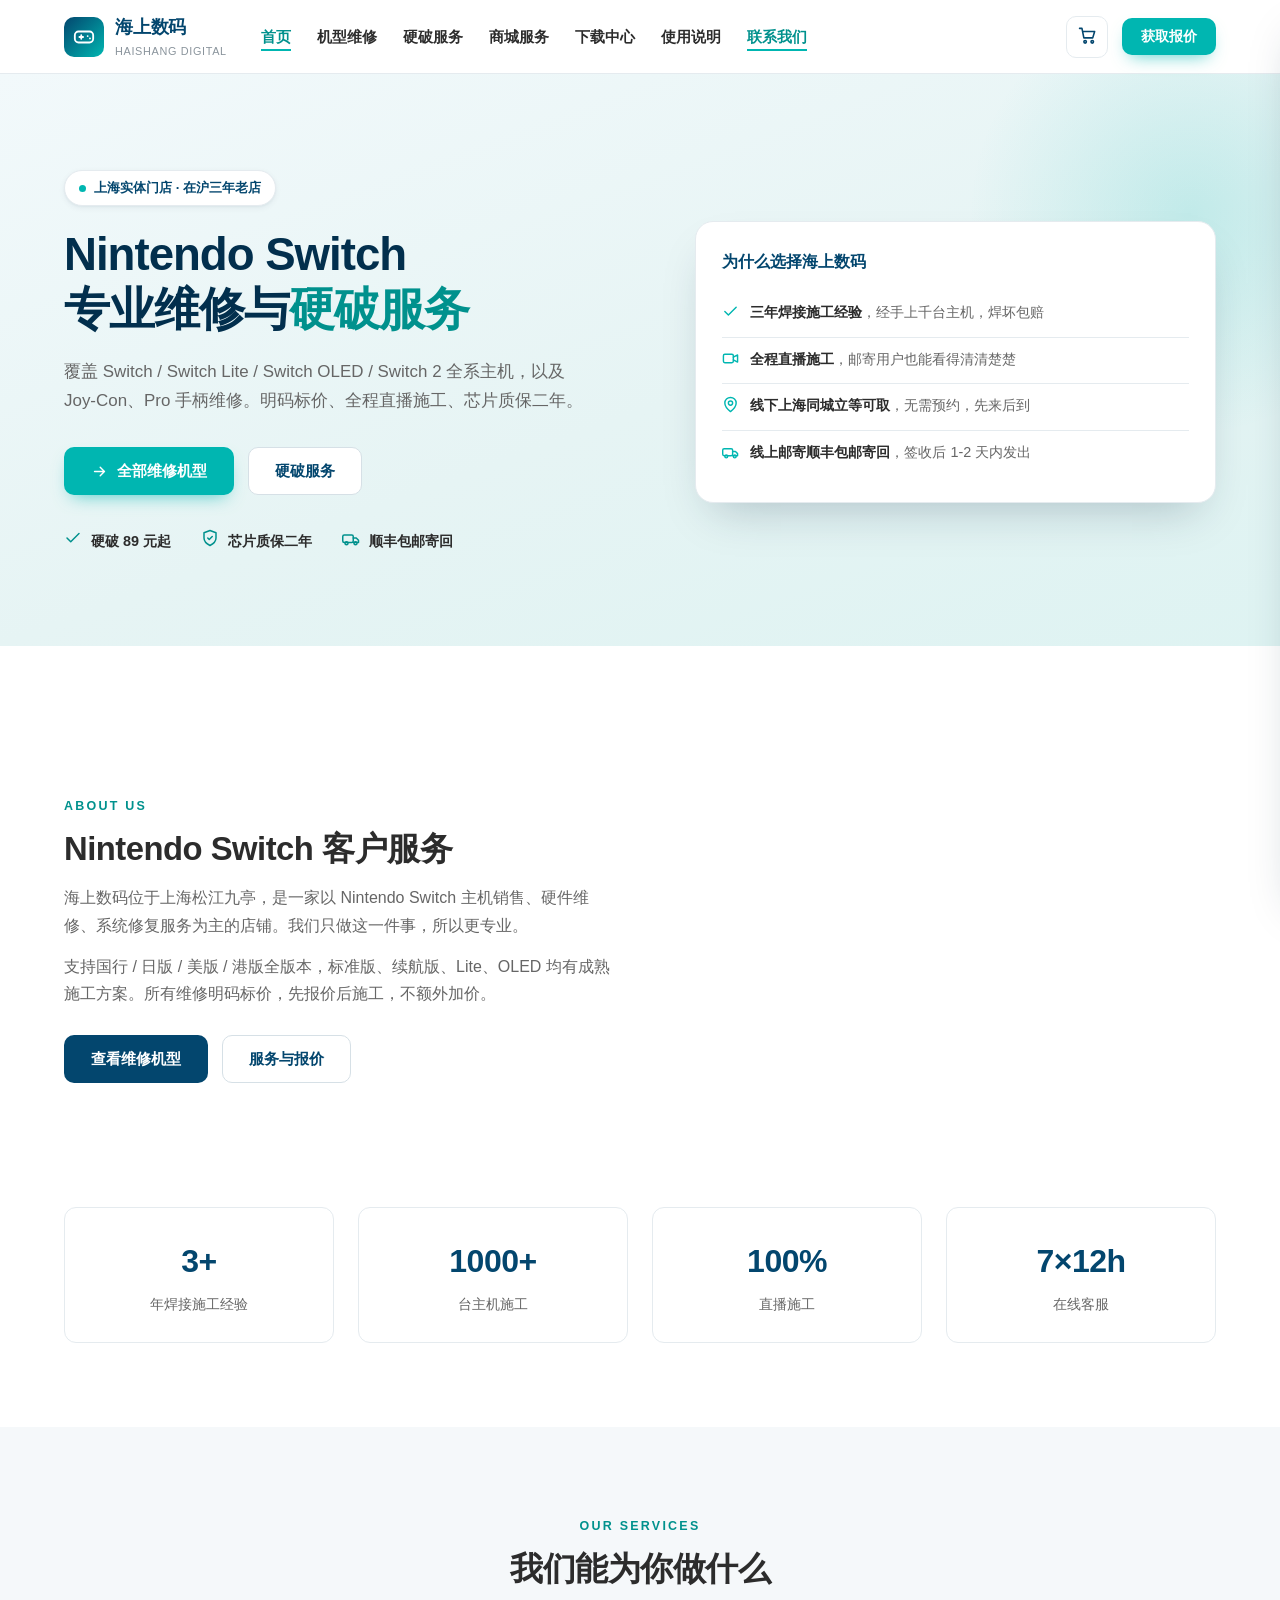
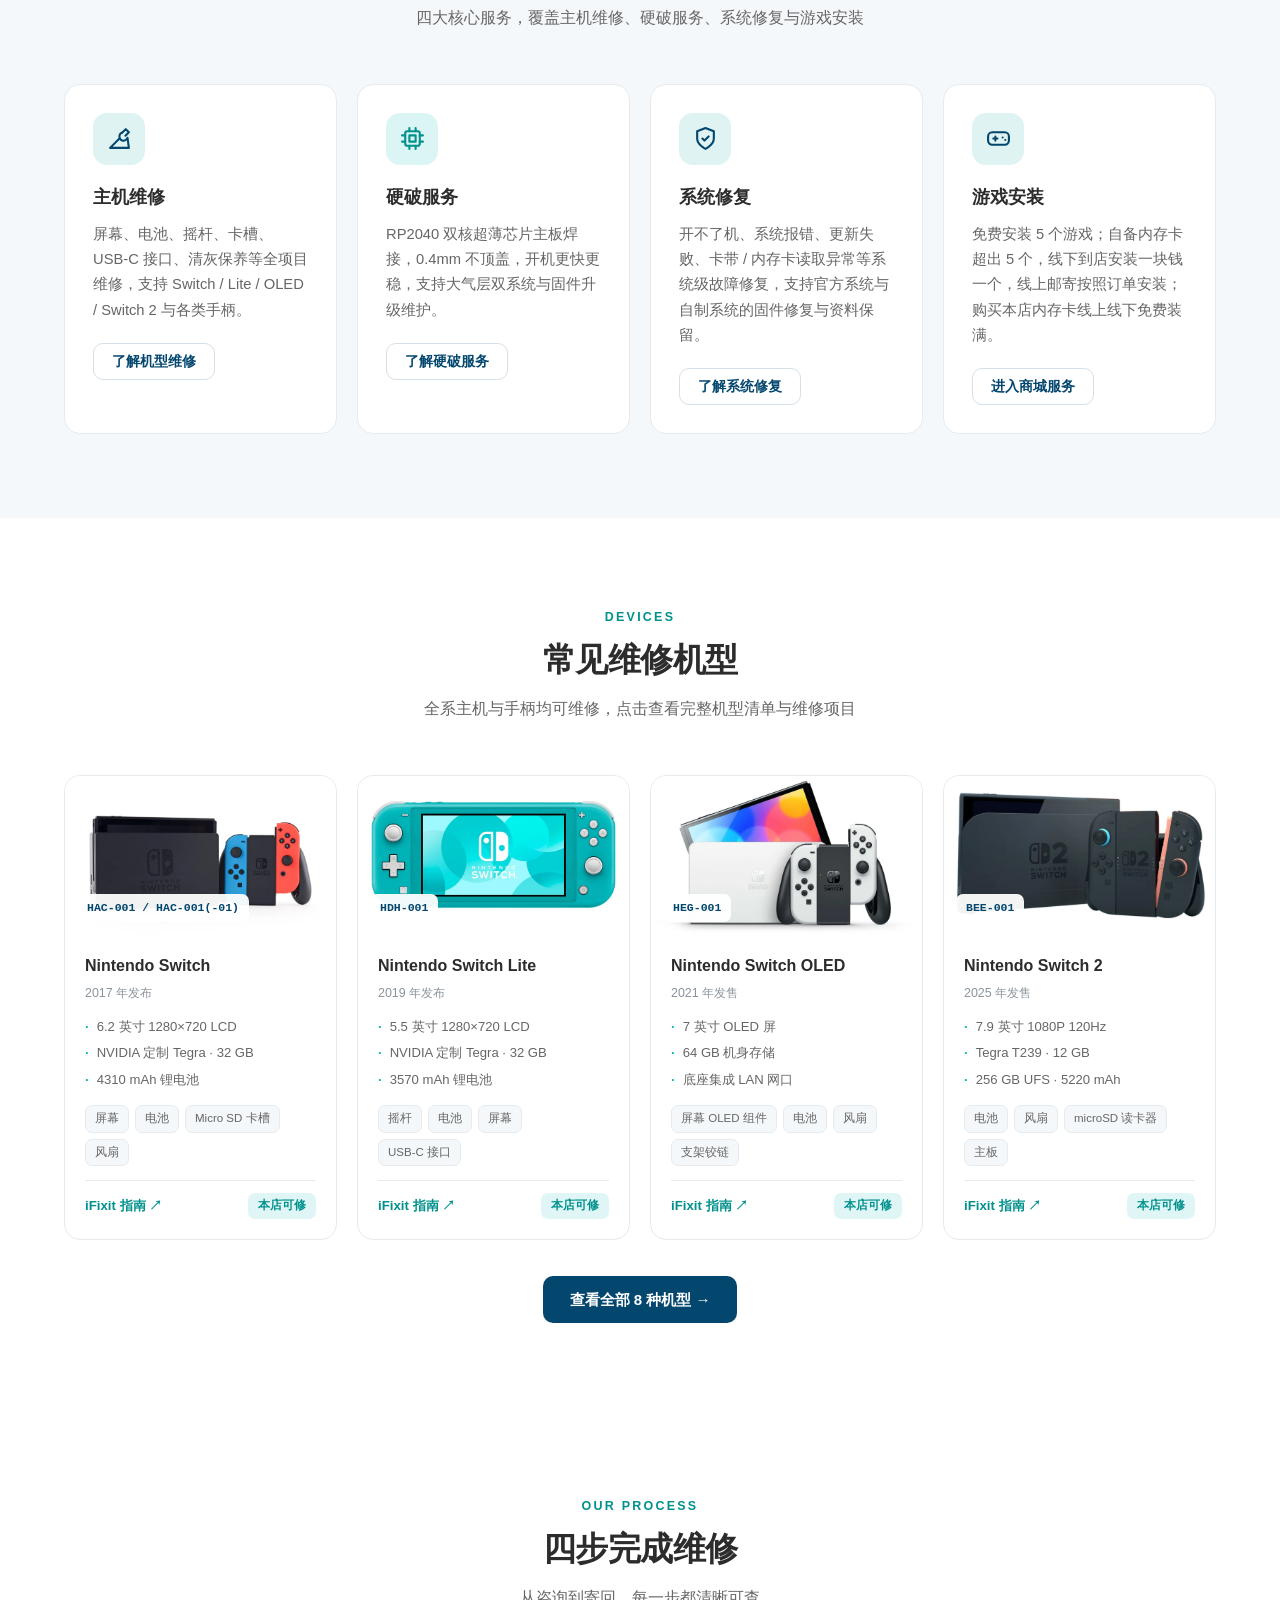
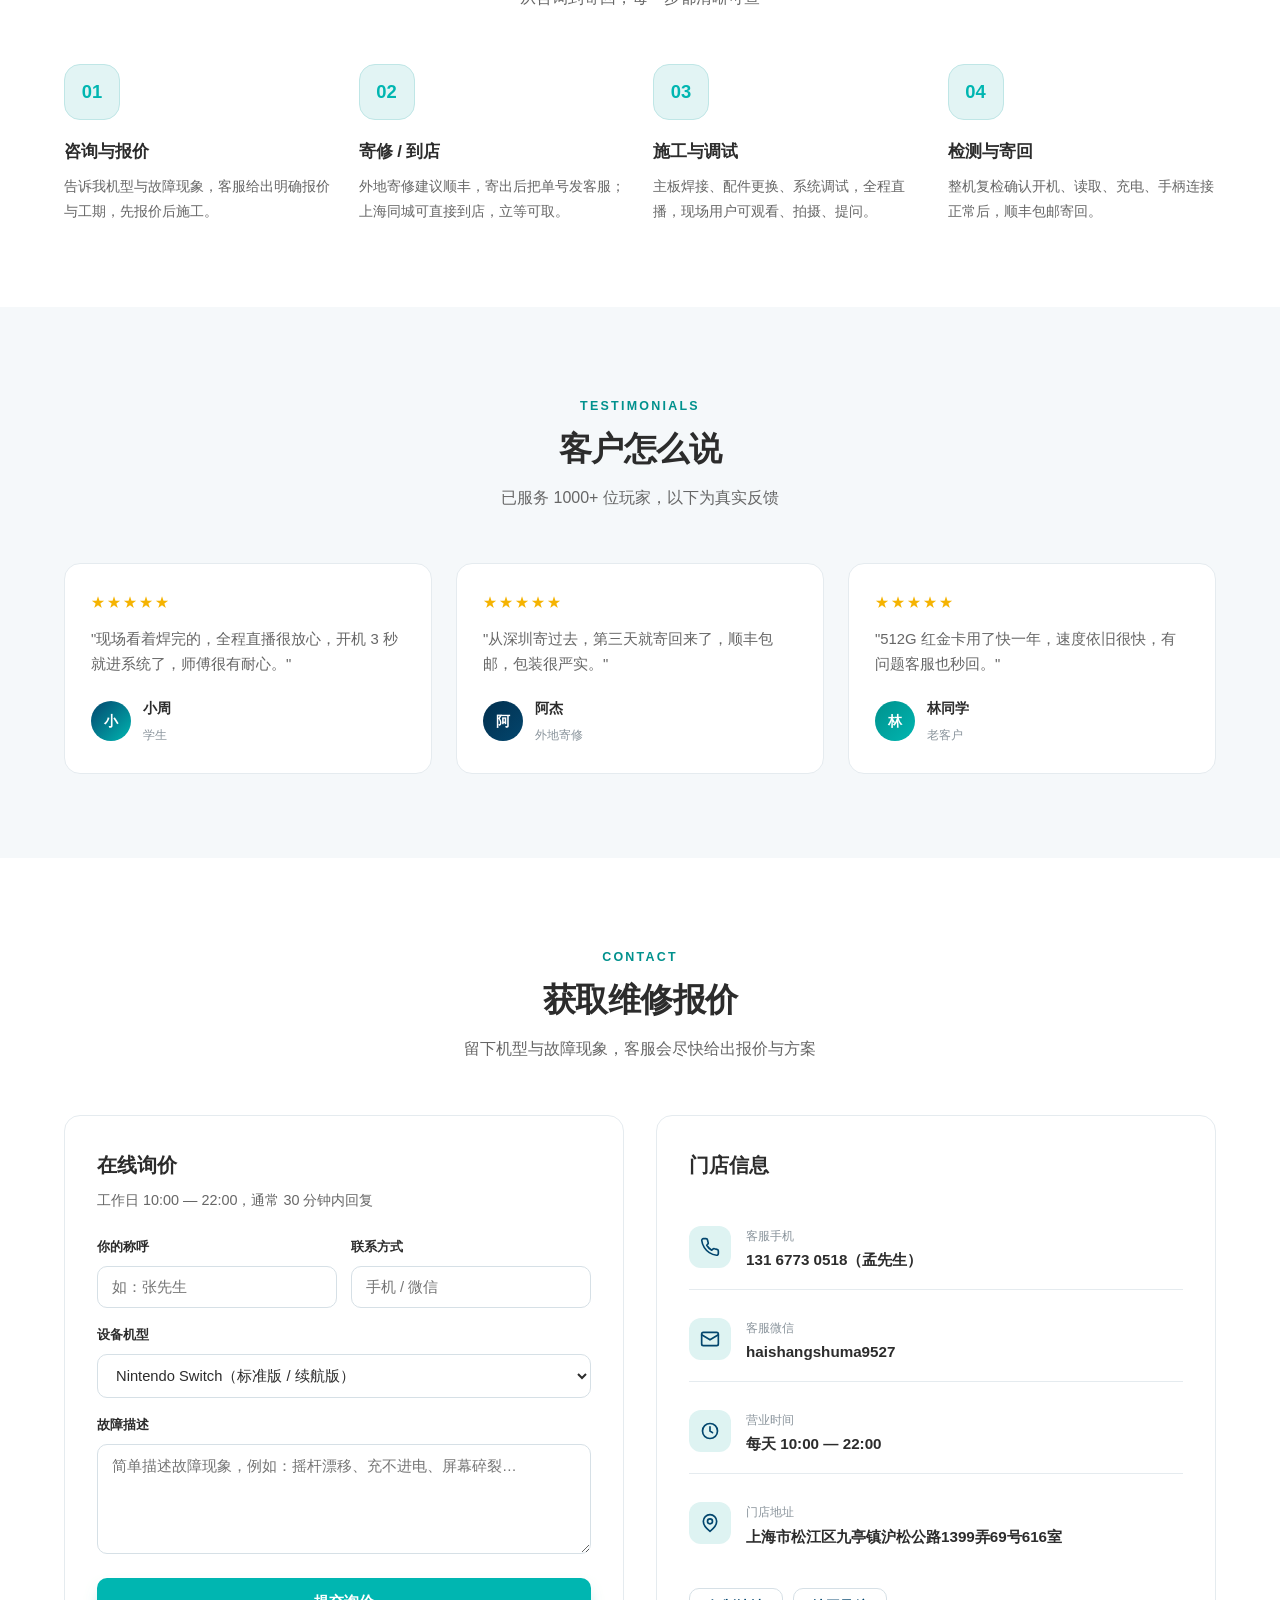
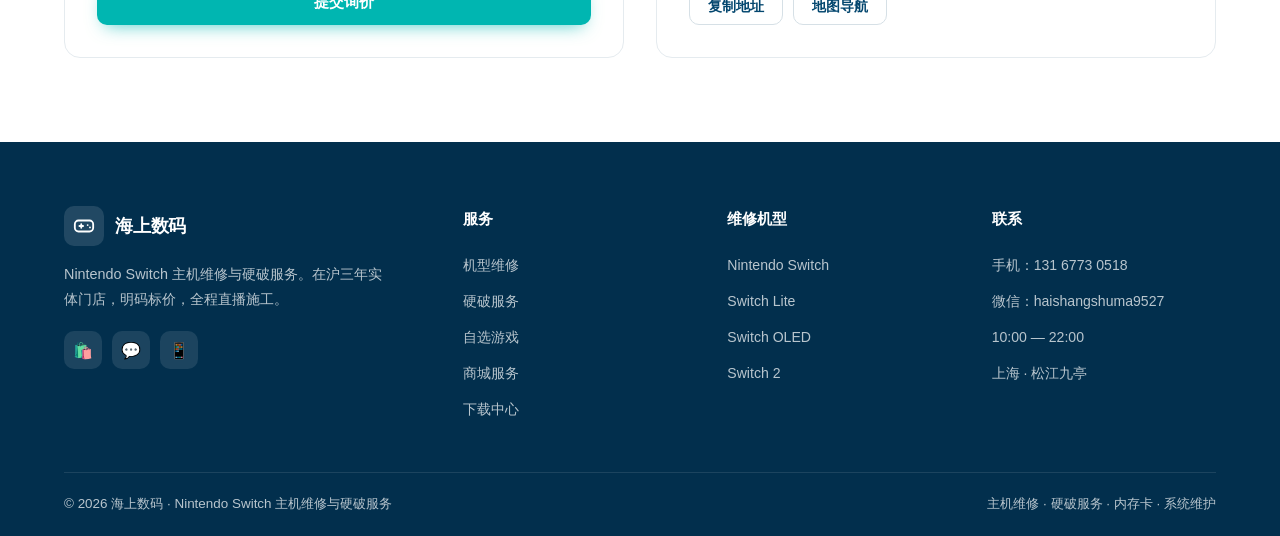
==== commit 5b49be6b: "关于我们标题改为「Nintendo Switch 客户服务」" ====
--- a/index.html
+++ b/index.html
@@ -72,7 +72,7 @@
         <div class="grid-2" style="align-items:center;gap:52px;">
             <div data-reveal>
                 <span class="eyebrow">About Us</span>
-                <h2 class="section-title">专注 Nintendo Switch 硬件维修 系统修复</h2>
+                <h2 class="section-title">Nintendo Switch 客户服务</h2>
                 <p class="section-desc">海上数码位于上海松江九亭，是一家以 Nintendo Switch 主机销售、硬件维修、系统修复服务为主的店铺。我们只做这一件事，所以更专业。</p>
                 <p class="section-desc">支持国行 / 日版 / 美版 / 港版全版本，标准版、续航版、Lite、OLED 均有成熟施工方案。所有维修明码标价，先报价后施工，不额外加价。</p>
                 <div style="margin-top:28px;display:flex;gap:14px;flex-wrap:wrap;">
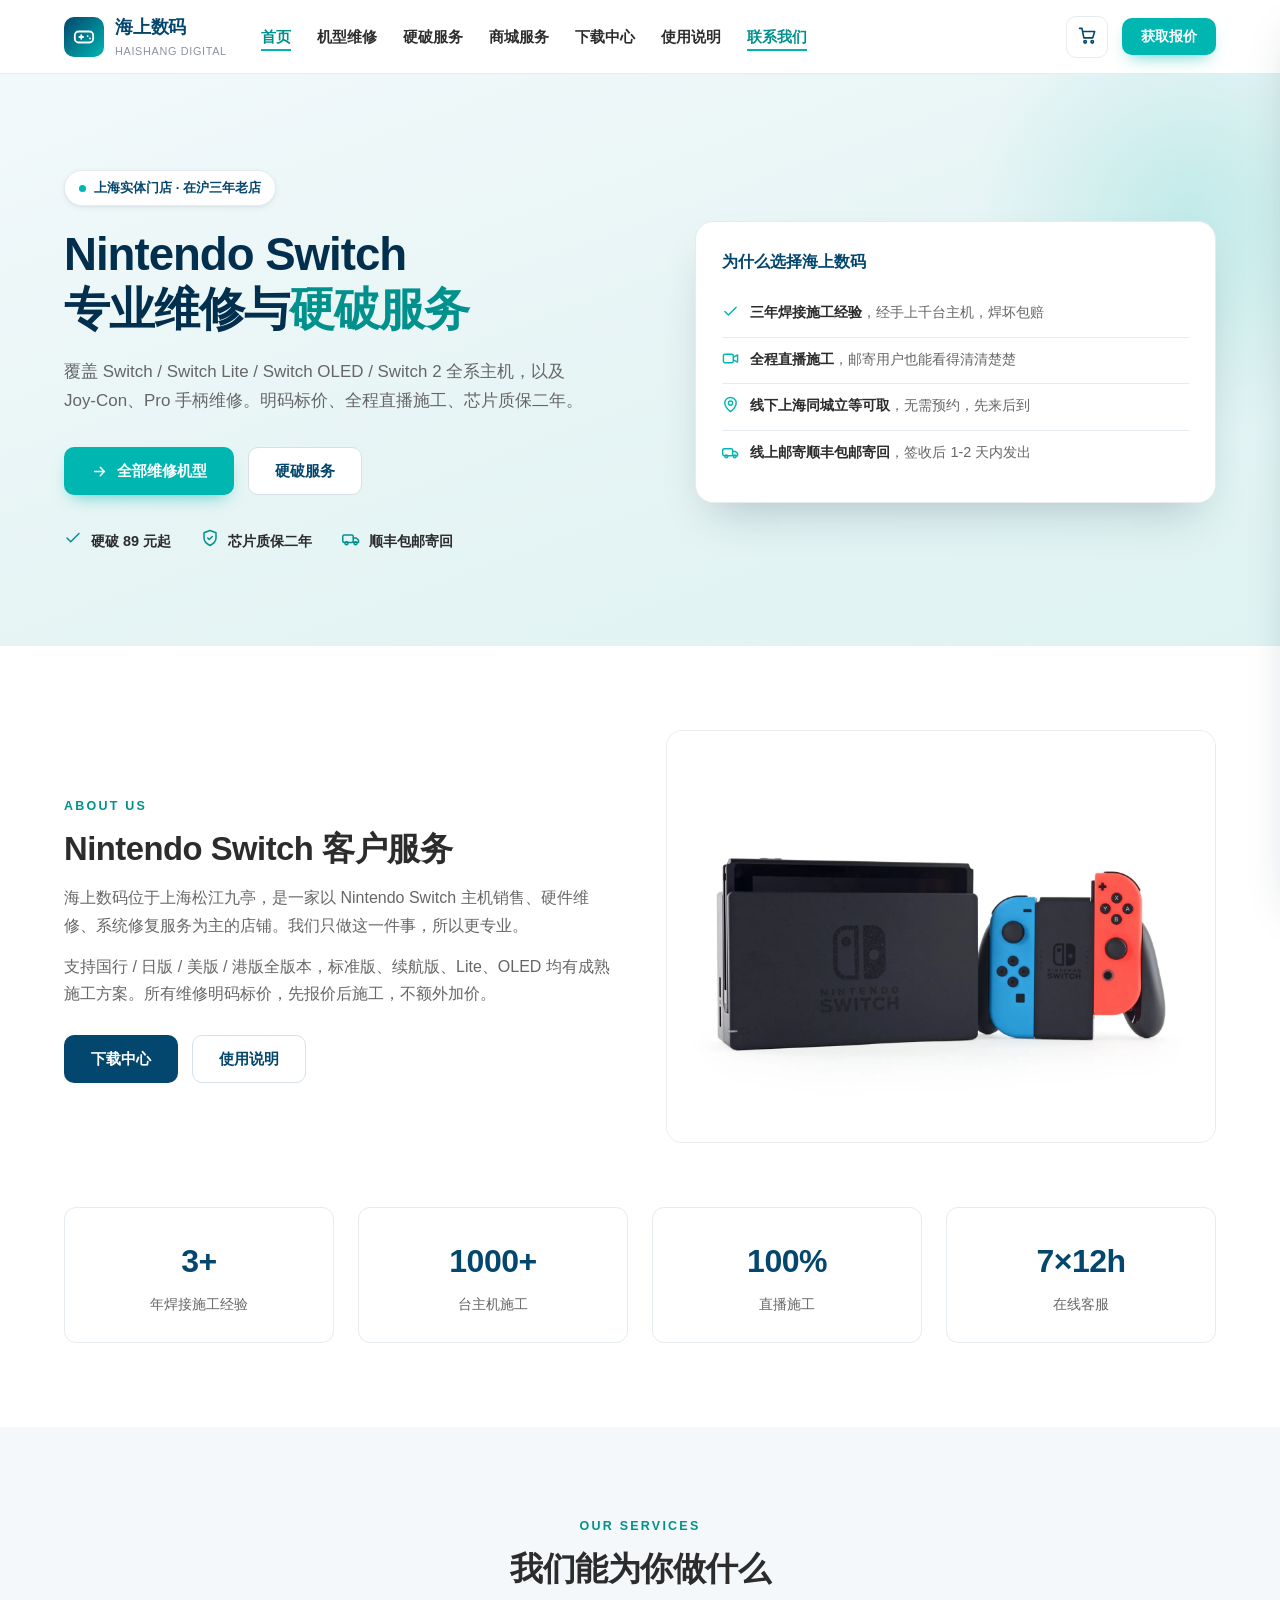
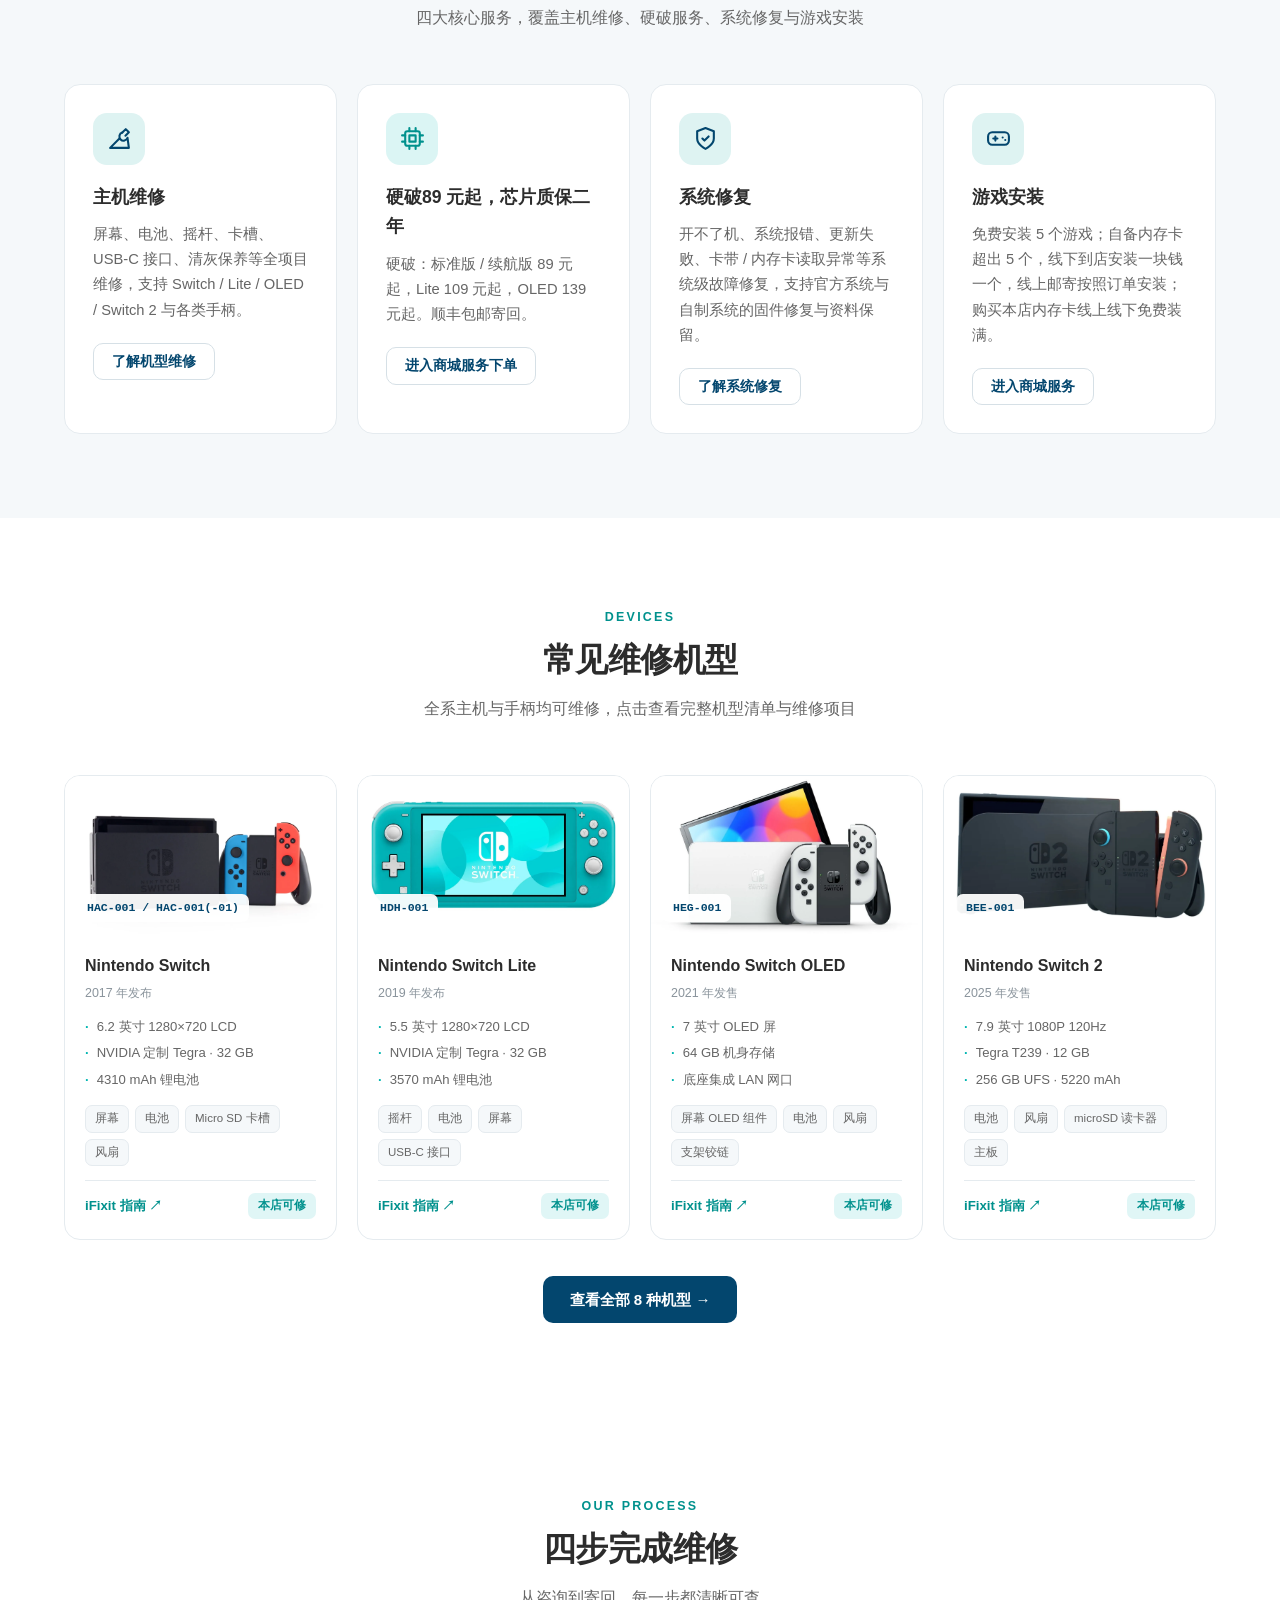
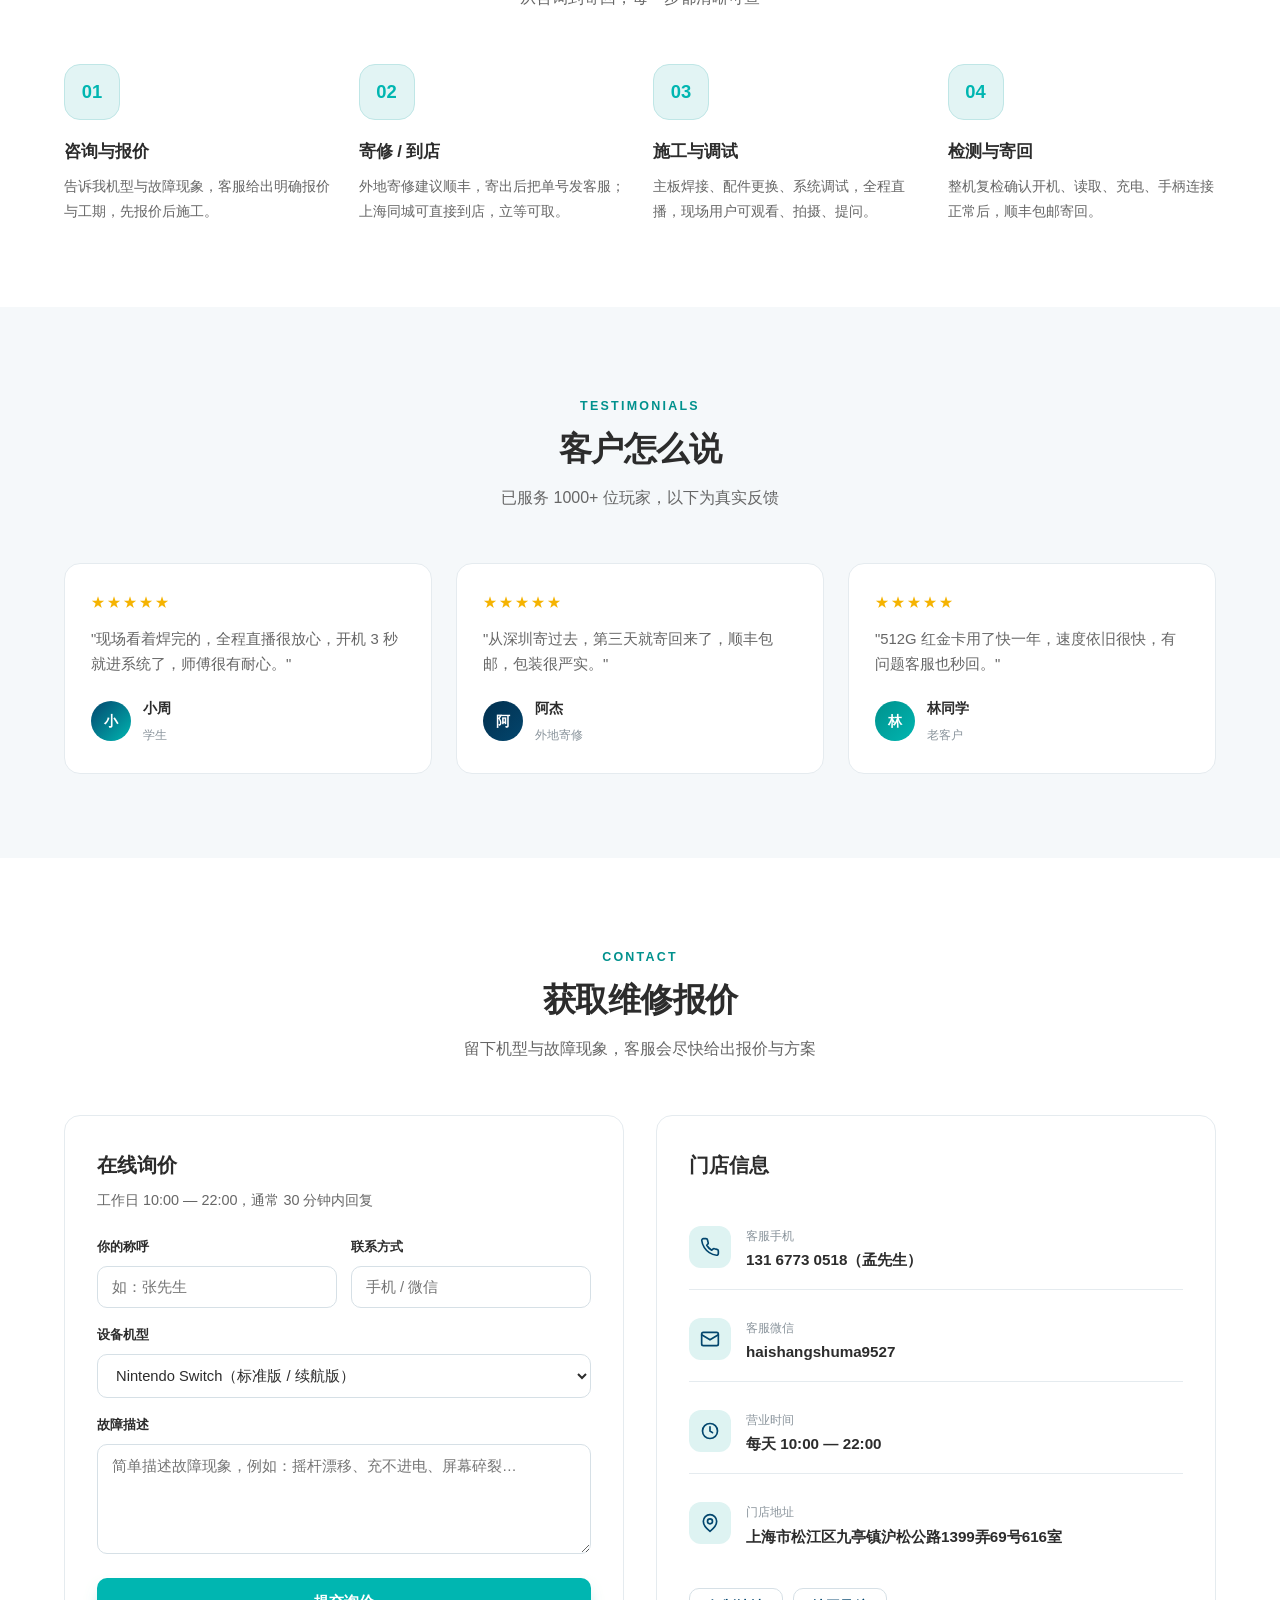
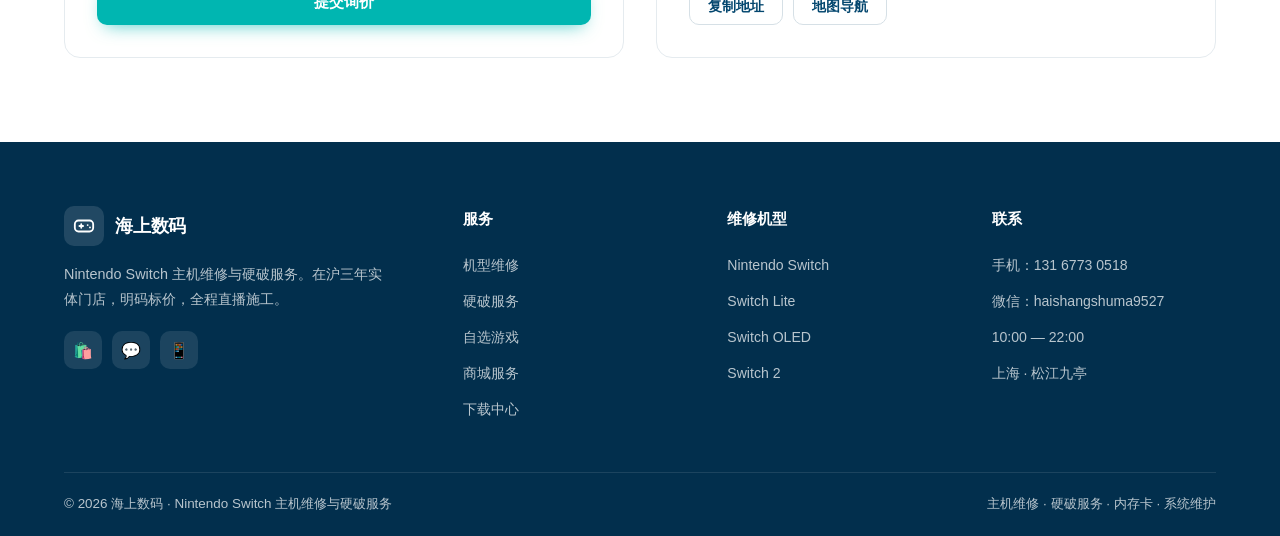
==== commit 4b1c19e6: "首页：关于我们按钮改为下载中心/使用说明；硬破卡改报价文案（89元起芯片质保二年+三版价格）" ====
--- a/index.html
+++ b/index.html
@@ -76,8 +76,8 @@
                 <p class="section-desc">海上数码位于上海松江九亭，是一家以 Nintendo Switch 主机销售、硬件维修、系统修复服务为主的店铺。我们只做这一件事，所以更专业。</p>
                 <p class="section-desc">支持国行 / 日版 / 美版 / 港版全版本，标准版、续航版、Lite、OLED 均有成熟施工方案。所有维修明码标价，先报价后施工，不额外加价。</p>
                 <div style="margin-top:28px;display:flex;gap:14px;flex-wrap:wrap;">
-                    <a href="repair.html" class="btn btn-dark">查看维修机型</a>
-                    <a href="shop.html" class="btn btn-outline">服务与报价</a>
+                    <a href="resources.html" class="btn btn-dark">下载中心</a>
+                    <a href="support.html" class="btn btn-outline">使用说明</a>
                 </div>
             </div>
             <div data-reveal>
@@ -111,9 +111,9 @@
             </div>
             <div class="card" data-reveal>
                 <div class="icon-circle accent" id="sv2"></div>
-                <h3>硬破服务</h3>
-                <p>RP2040 双核超薄芯片主板焊接，0.4mm 不顶盖，开机更快更稳，支持大气层双系统与固件升级维护。</p>
-                <div style="margin-top:20px;"><a href="chip.html#dual" class="btn btn-outline btn-sm">了解硬破服务</a></div>
+                <h3>硬破89 元起，芯片质保二年</h3>
+                <p>硬破：标准版 / 续航版 89 元起，Lite 109 元起，OLED 139 元起。顺丰包邮寄回。</p>
+                <div style="margin-top:20px;"><a href="shop.html" class="btn btn-outline btn-sm">进入商城服务下单</a></div>
             </div>
             <div class="card" data-reveal>
                 <div class="icon-circle" id="sv4"></div>
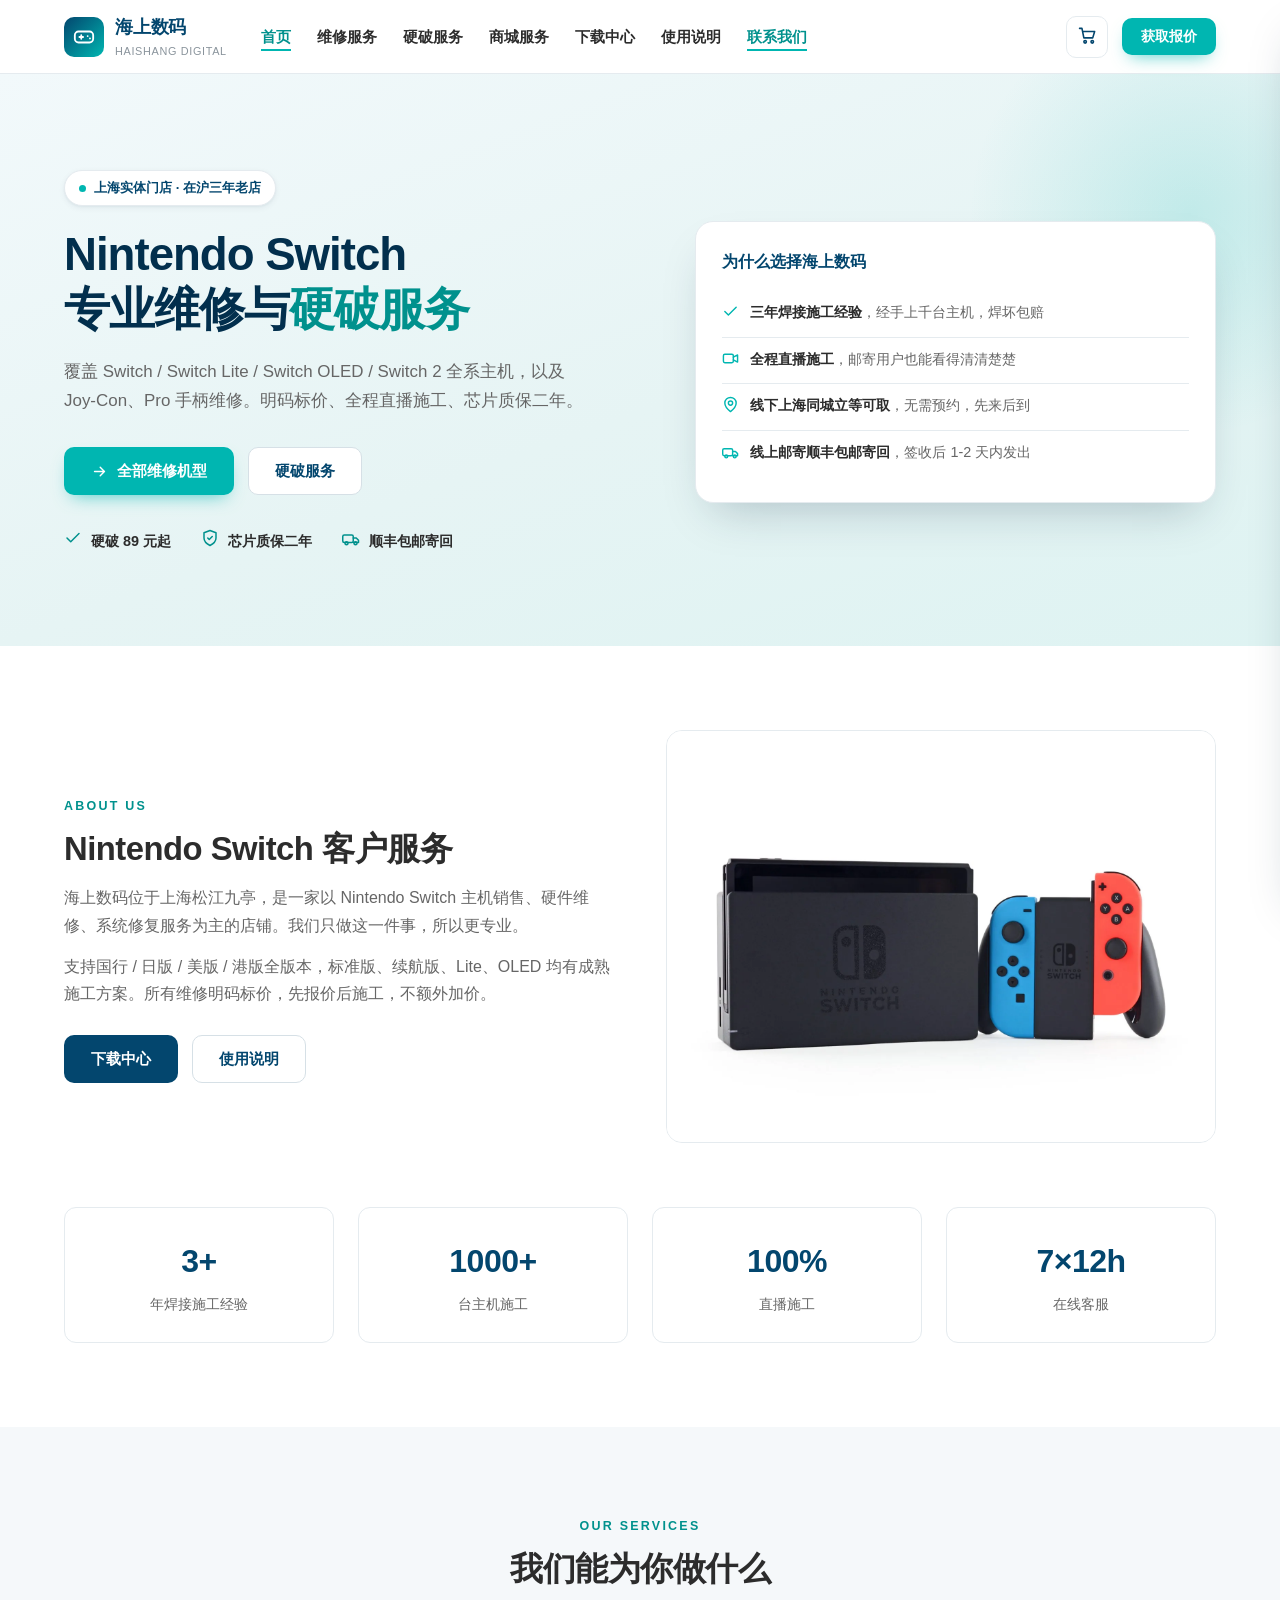
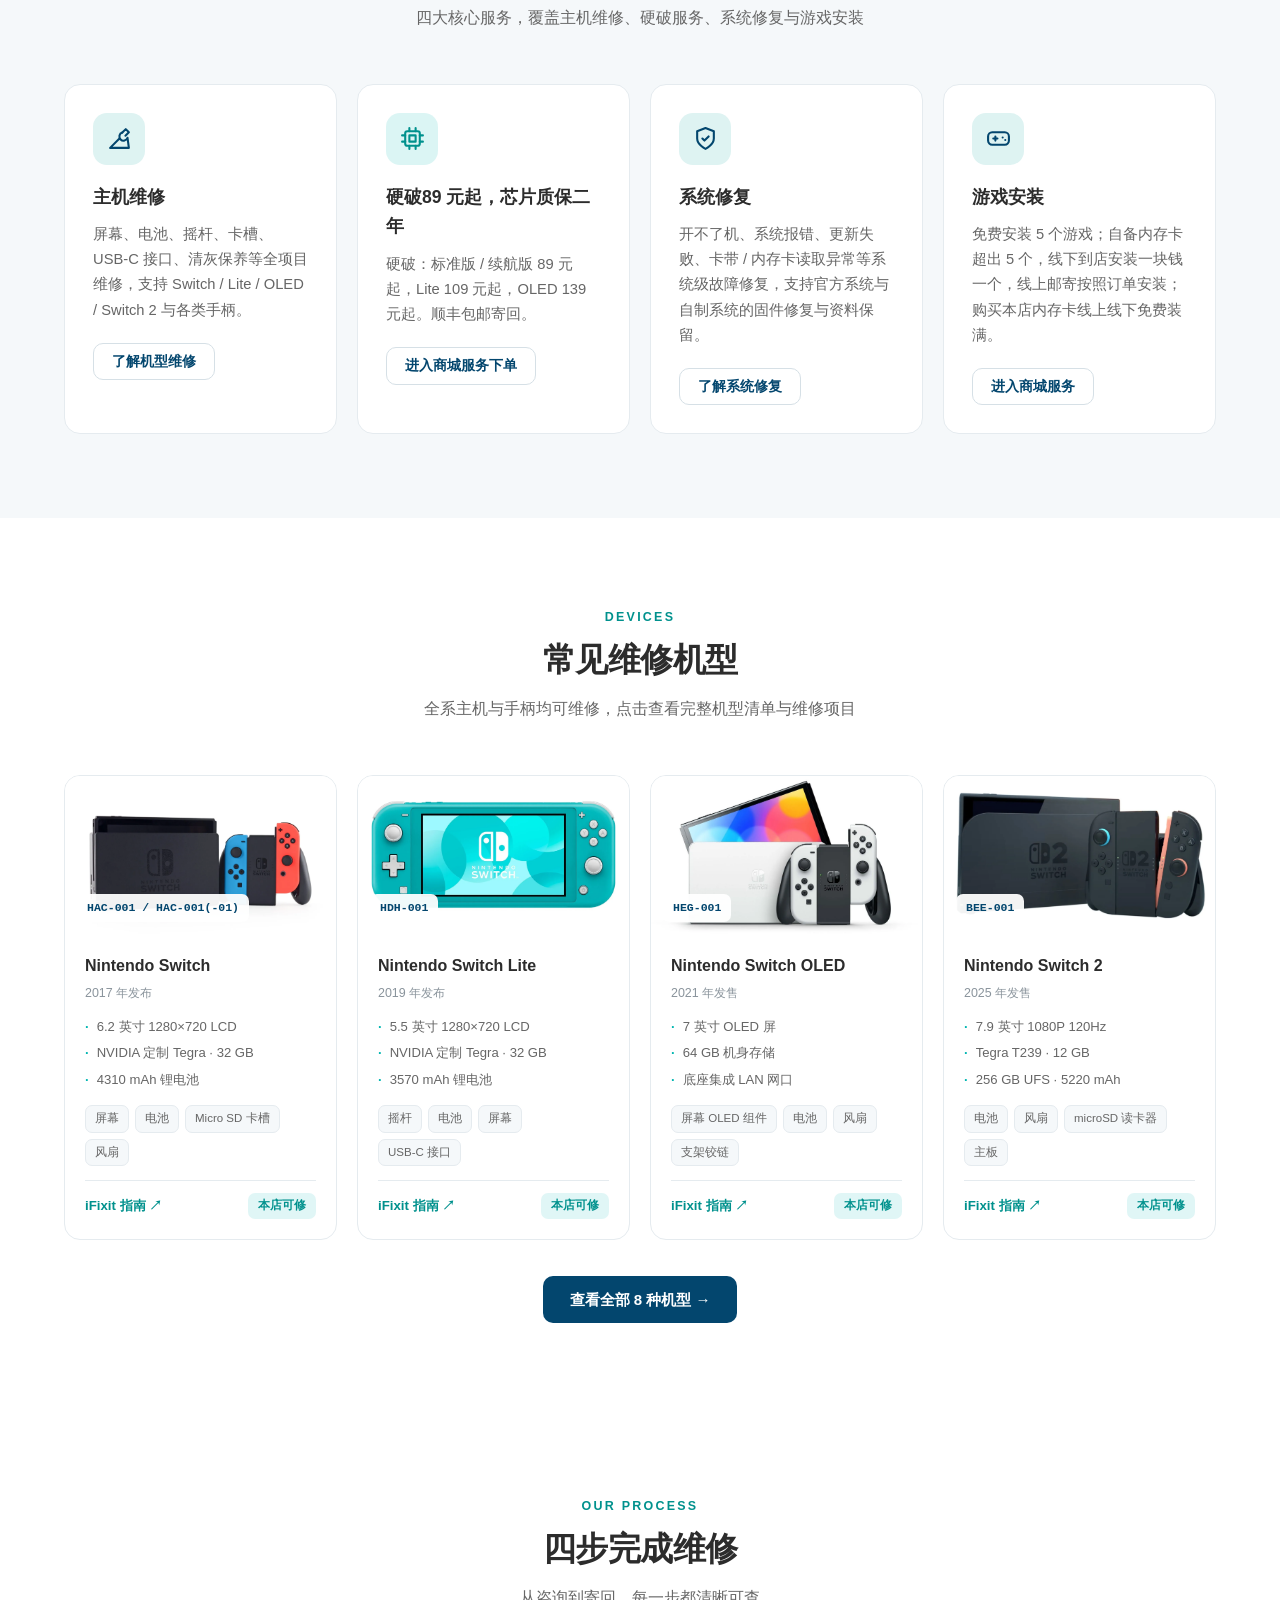
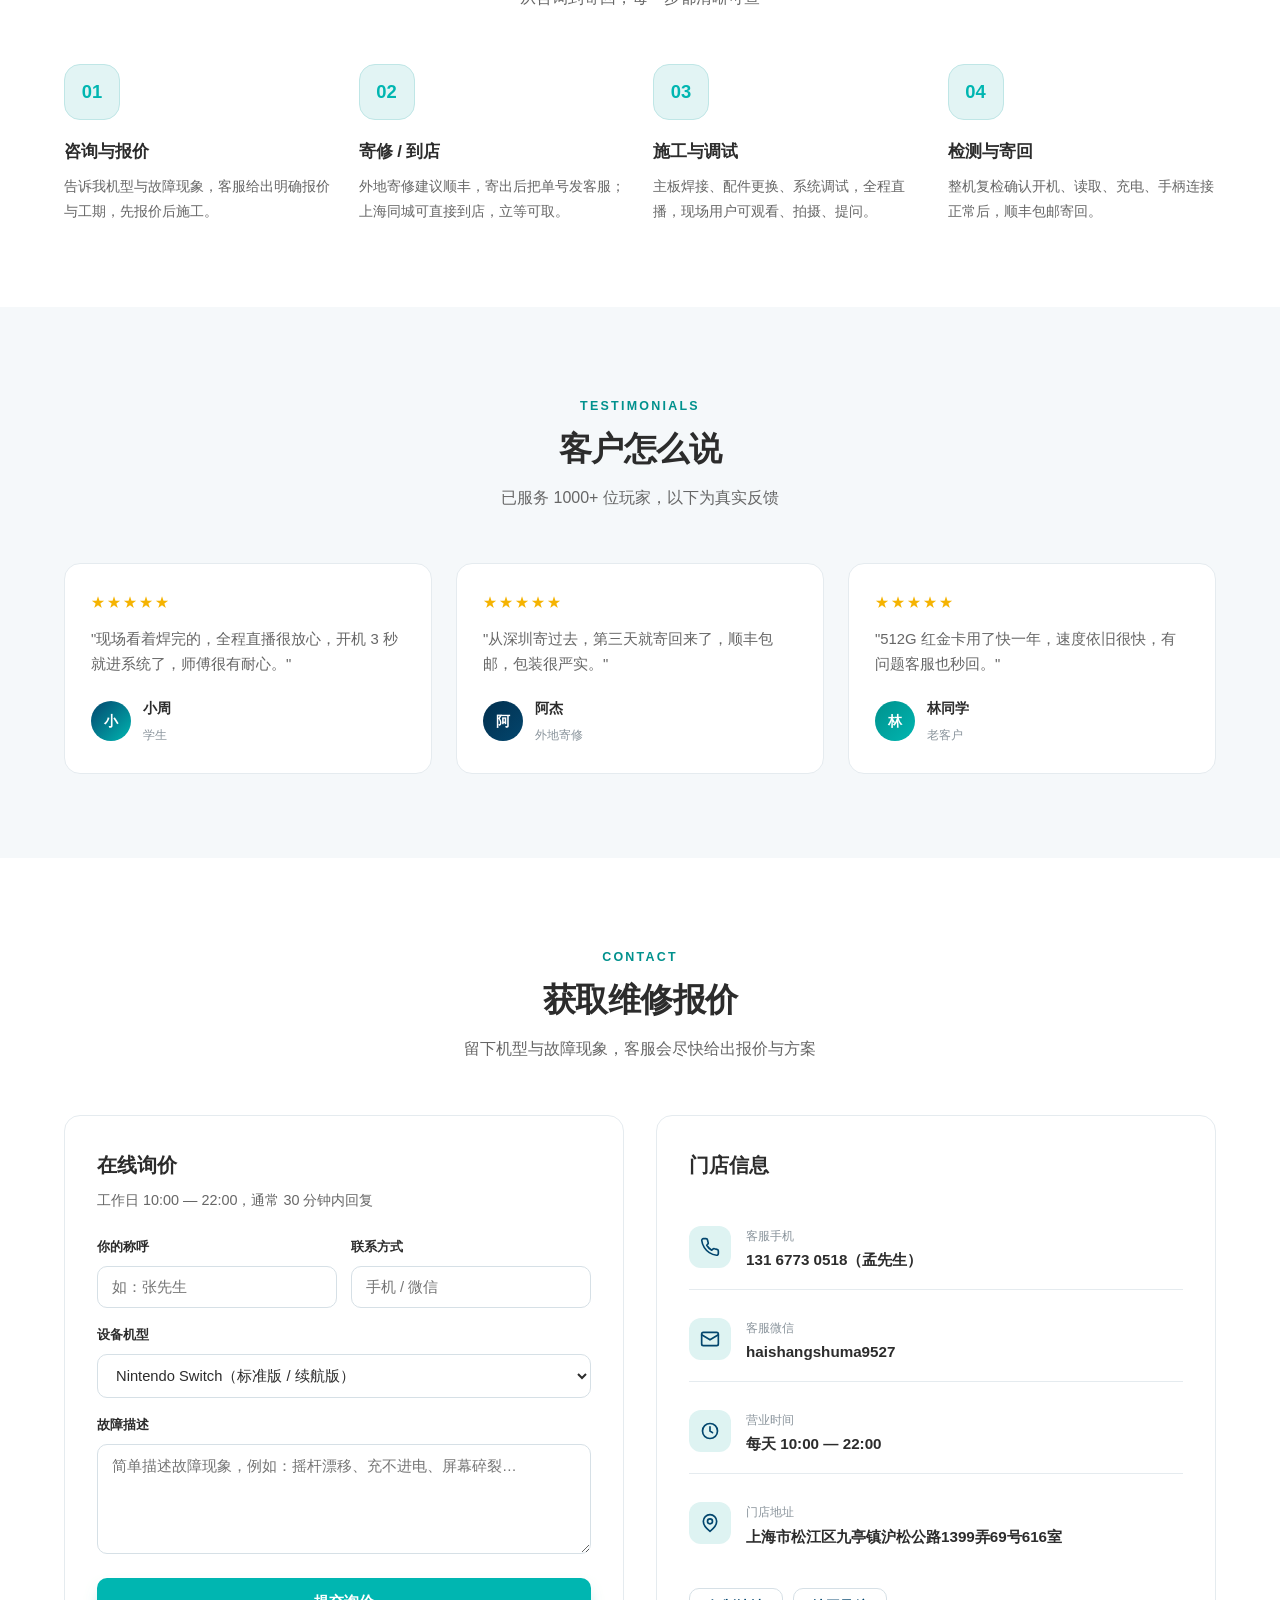
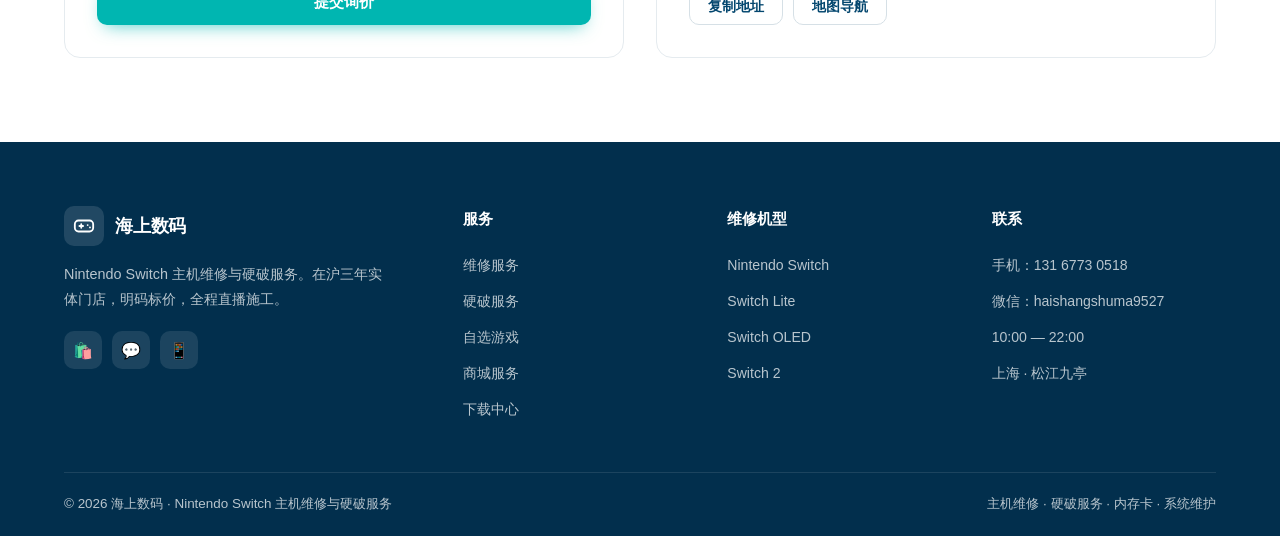
==== commit 336f7354: "导航：机型维修→维修服务（全站导航+页脚13处）" ====
--- a/index.html
+++ b/index.html
@@ -18,7 +18,7 @@
         </a>
         <ul class="nav-menu">
             <li><a href="index.html">首页</a></li>
-            <li><a href="repair.html">机型维修</a></li>
+            <li><a href="repair.html">维修服务</a></li>
             <li><a href="chip.html">硬破服务</a></li>
             <li><a href="shop.html">商城服务</a></li>
             <li><a href="resources.html">下载中心</a></li>
@@ -262,7 +262,7 @@
             <div>
                 <h5>服务</h5>
                 <ul>
-                    <li><a href="repair.html">机型维修</a></li>
+                    <li><a href="repair.html">维修服务</a></li>
                     <li><a href="chip.html">硬破服务</a></li>
             <li><a href="games.html">自选游戏</a></li>
                     <li><a href="shop.html">商城服务</a></li>
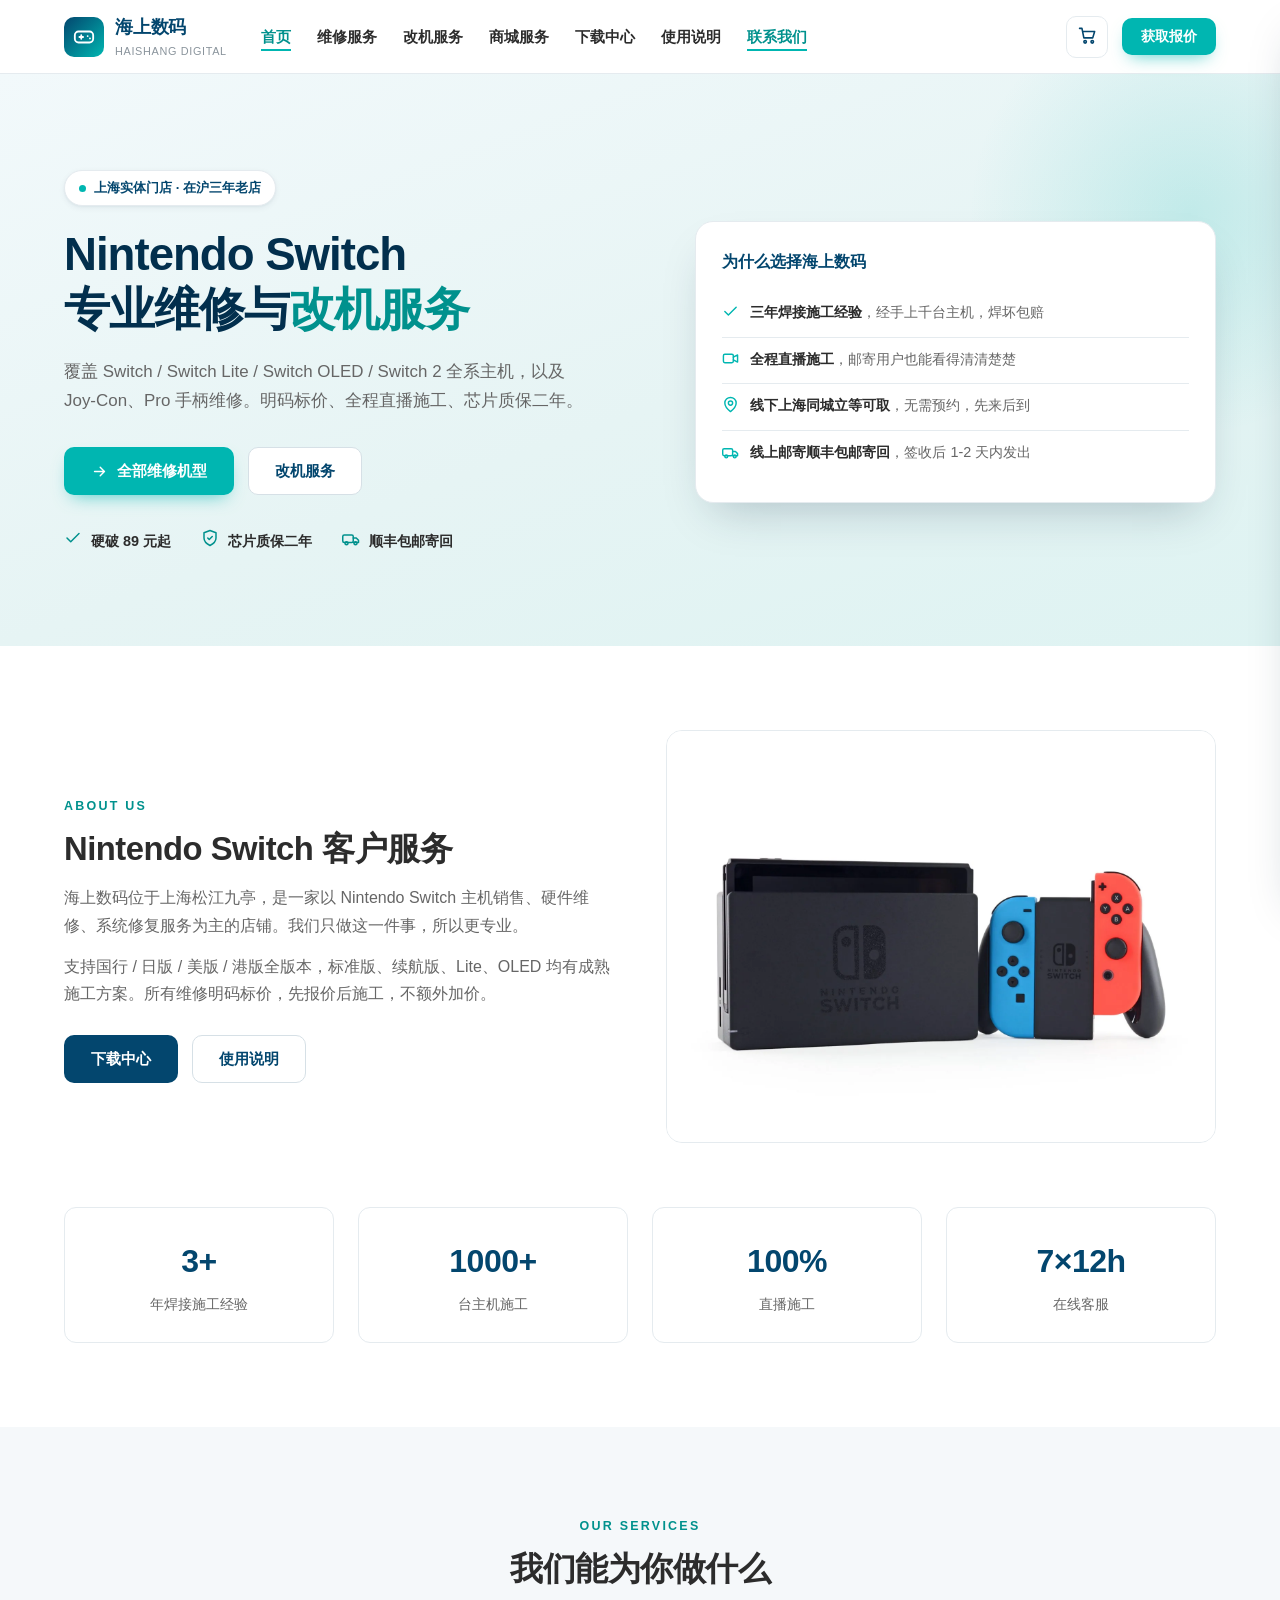
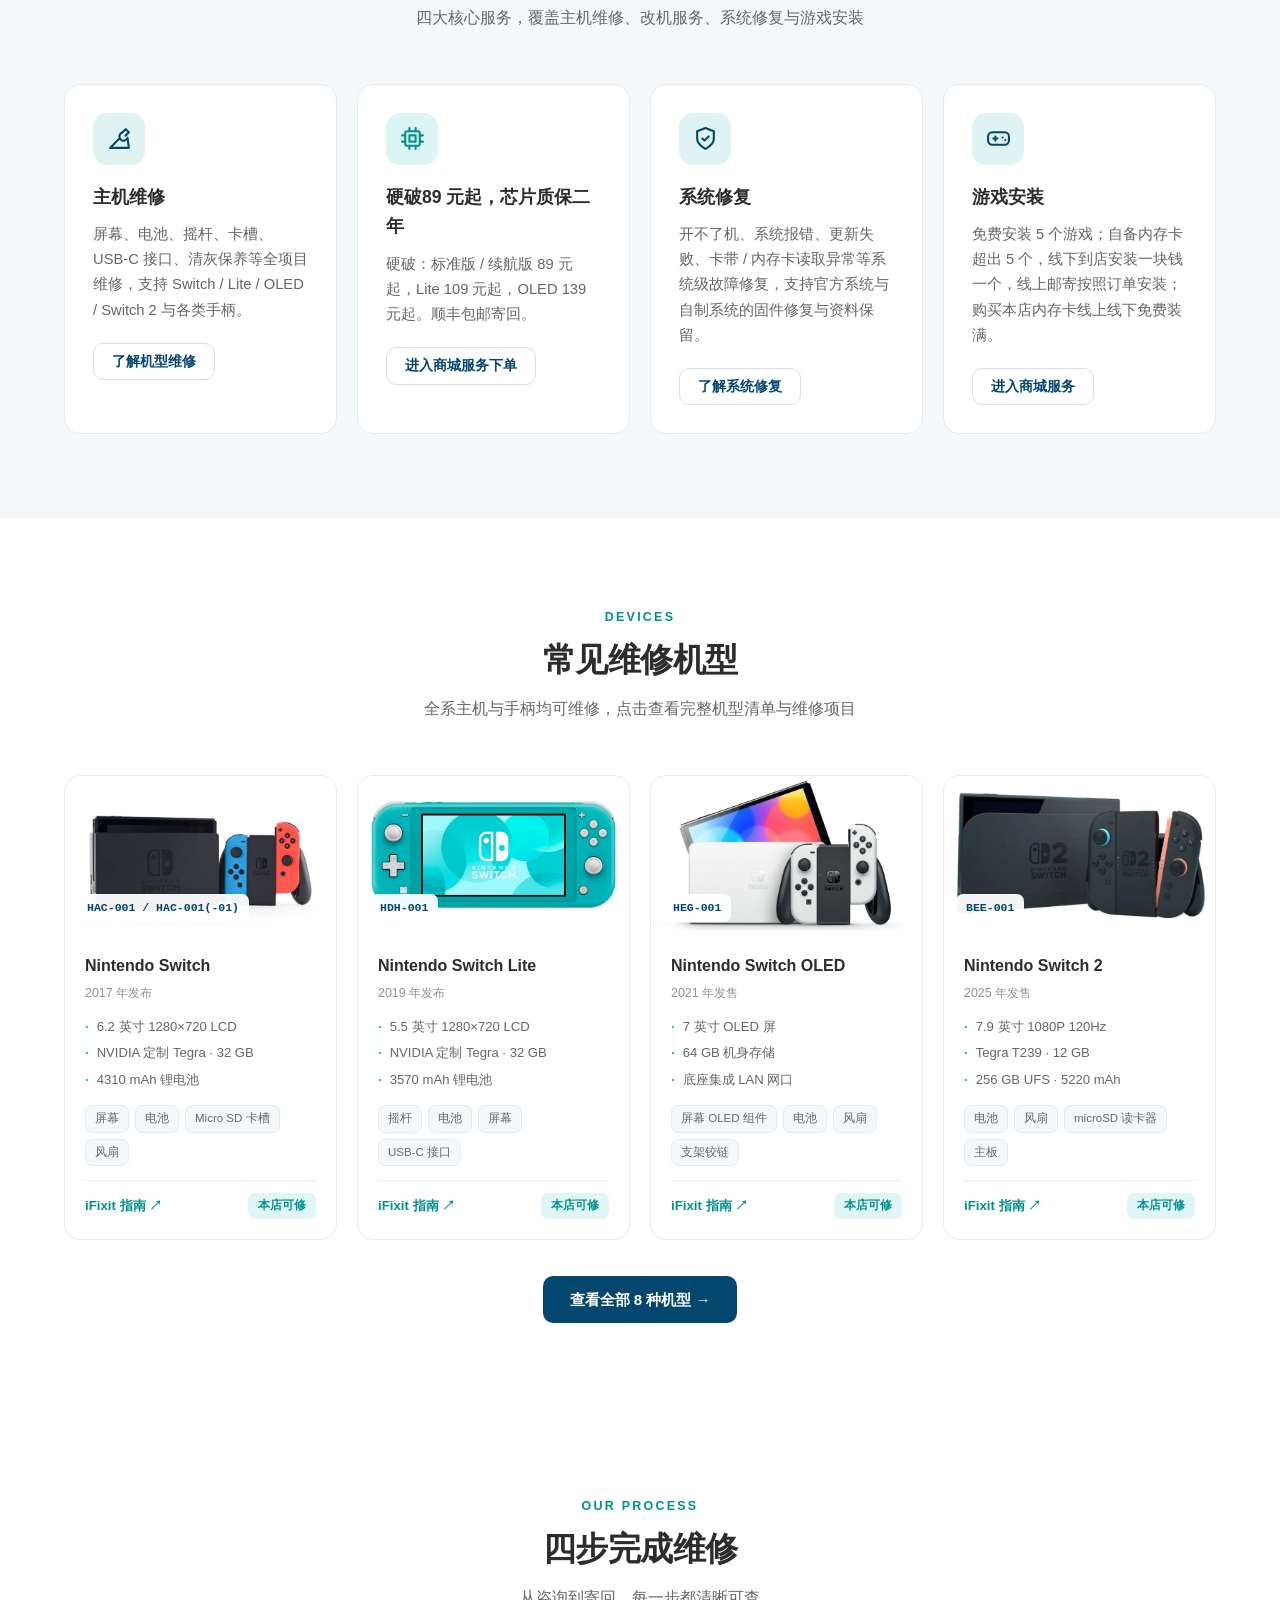
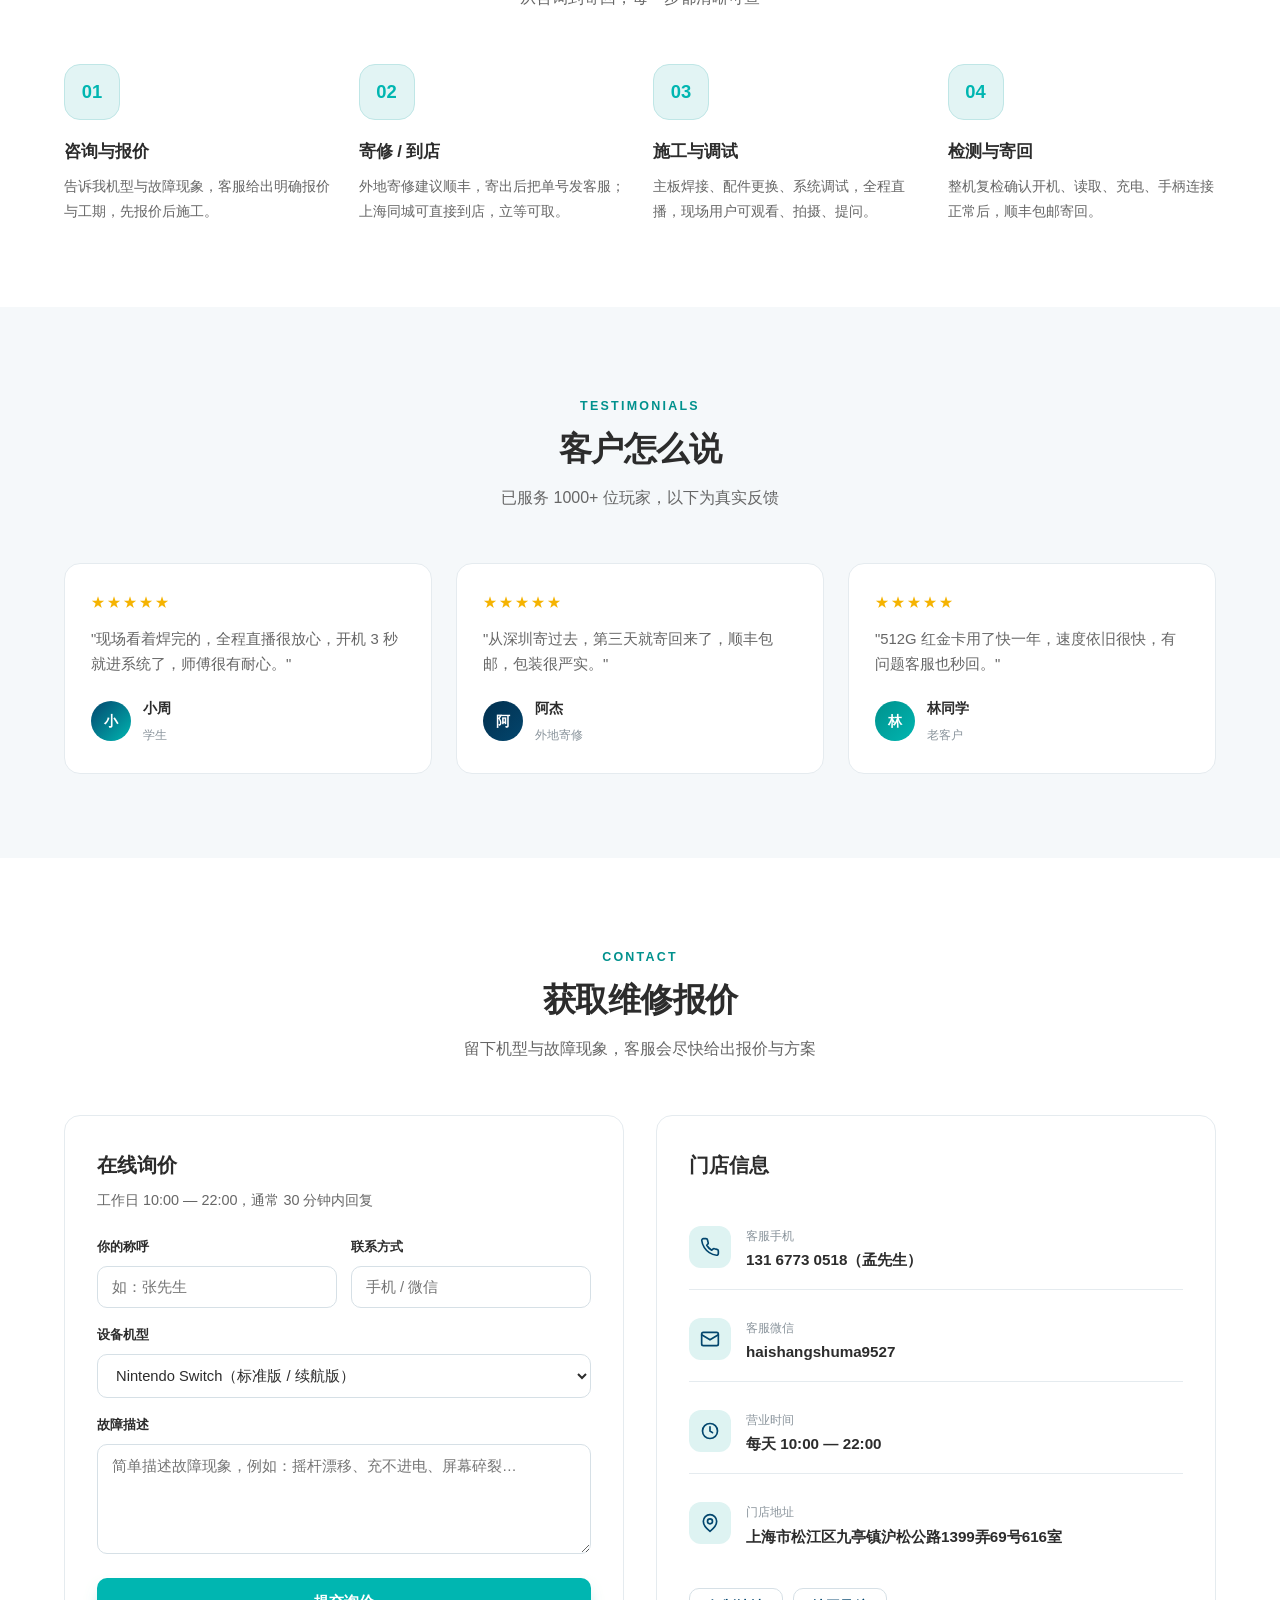
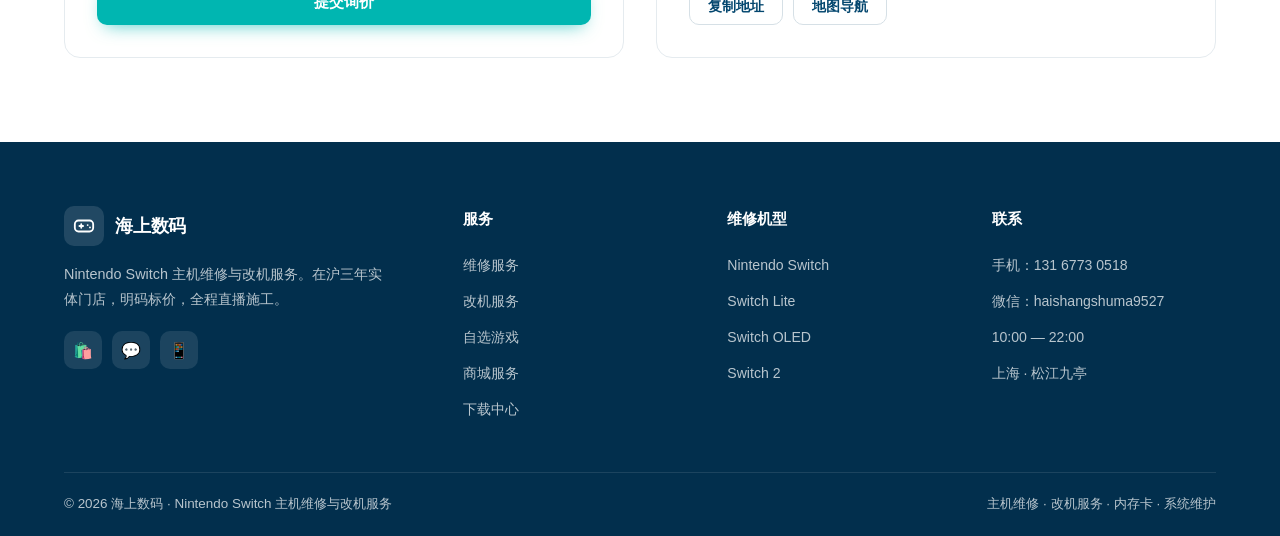
==== commit 8576060f: "文案：硬破服务→改机服务（全站57处）" ====
--- a/index.html
+++ b/index.html
@@ -3,8 +3,8 @@
 <head>
 <meta charset="UTF-8">
 <meta name="viewport" content="width=device-width, initial-scale=1.0">
-<title>海上数码 | Nintendo Switch 主机维修与硬破服务</title>
-<meta name="description" content="海上数码专注 Nintendo Switch 全系主机与手柄维修、主板硬破服务，支持国行/日版/美版/港版全型号，明码标价，芯片焊接质保二年，内存卡质保五年，支持线上邮寄与上海同城现场。">
+<title>海上数码 | Nintendo Switch 主机维修与改机服务</title>
+<meta name="description" content="海上数码专注 Nintendo Switch 全系主机与手柄维修、主板改机服务，支持国行/日版/美版/港版全型号，明码标价，芯片焊接质保二年，内存卡质保五年，支持线上邮寄与上海同城现场。">
 <link rel="stylesheet" href="assets/style.css?v=2">
 </head>
 <body>
@@ -19,7 +19,7 @@
         <ul class="nav-menu">
             <li><a href="index.html">首页</a></li>
             <li><a href="repair.html">维修服务</a></li>
-            <li><a href="chip.html">硬破服务</a></li>
+            <li><a href="chip.html">改机服务</a></li>
             <li><a href="shop.html">商城服务</a></li>
             <li><a href="resources.html">下载中心</a></li>
             <li><a href="support.html">使用说明</a></li>
@@ -39,11 +39,11 @@
         <div class="hero-grid">
             <div>
                 <span class="hero-tag"><i></i> 上海实体门店 · 在沪三年老店</span>
-                <h1>Nintendo Switch<br>专业维修与<em>硬破服务</em></h1>
+                <h1>Nintendo Switch<br>专业维修与<em>改机服务</em></h1>
                 <p>覆盖 Switch / Switch Lite / Switch OLED / Switch 2 全系主机，以及 Joy-Con、Pro 手柄维修。明码标价、全程直播施工、芯片质保二年。</p>
                 <div class="hero-actions">
                     <a href="repair.html" class="btn btn-primary" id="heroBtn1"></a>
-                    <a href="chip.html" class="btn btn-outline">硬破服务</a>
+                    <a href="chip.html" class="btn btn-outline">改机服务</a>
                 </div>
                 <div class="hero-points">
                     <div><span id="hp1"></span>硬破 89 元起</div>
@@ -100,7 +100,7 @@
         <div class="section-head" data-reveal>
             <span class="eyebrow">Our Services</span>
             <h2 class="section-title">我们能为你做什么</h2>
-            <p class="section-desc">四大核心服务，覆盖主机维修、硬破服务、系统修复与游戏安装</p>
+            <p class="section-desc">四大核心服务，覆盖主机维修、改机服务、系统修复与游戏安装</p>
         </div>
         <div class="grid-4">
             <div class="card" data-reveal>
@@ -252,7 +252,7 @@
         <div class="foot-grid">
             <div>
                 <a href="index.html" class="brand"><span class="brand-mark" id="footMark"></span><span>海上数码</span></a>
-                <p>Nintendo Switch 主机维修与硬破服务。在沪三年实体门店，明码标价，全程直播施工。</p>
+                <p>Nintendo Switch 主机维修与改机服务。在沪三年实体门店，明码标价，全程直播施工。</p>
                 <div class="socials">
                     <a href="https://shop310015375.taobao.com/" target="_blank" rel="noopener" title="淘宝店铺">🛍️</a>
                     <a href="javascript:copyText('haishangshuma9527')" title="复制微信">💬</a>
@@ -263,7 +263,7 @@
                 <h5>服务</h5>
                 <ul>
                     <li><a href="repair.html">维修服务</a></li>
-                    <li><a href="chip.html">硬破服务</a></li>
+                    <li><a href="chip.html">改机服务</a></li>
             <li><a href="games.html">自选游戏</a></li>
                     <li><a href="shop.html">商城服务</a></li>
                     <li><a href="resources.html">下载中心</a></li>
@@ -289,8 +289,8 @@
             </div>
         </div>
         <div class="foot-bottom">
-            <span>© 2026 海上数码 · Nintendo Switch 主机维修与硬破服务</span>
-            <span>主机维修 · 硬破服务 · 内存卡 · 系统维护</span>
+            <span>© 2026 海上数码 · Nintendo Switch 主机维修与改机服务</span>
+            <span>主机维修 · 改机服务 · 内存卡 · 系统维护</span>
         </div>
     </div>
 </footer>
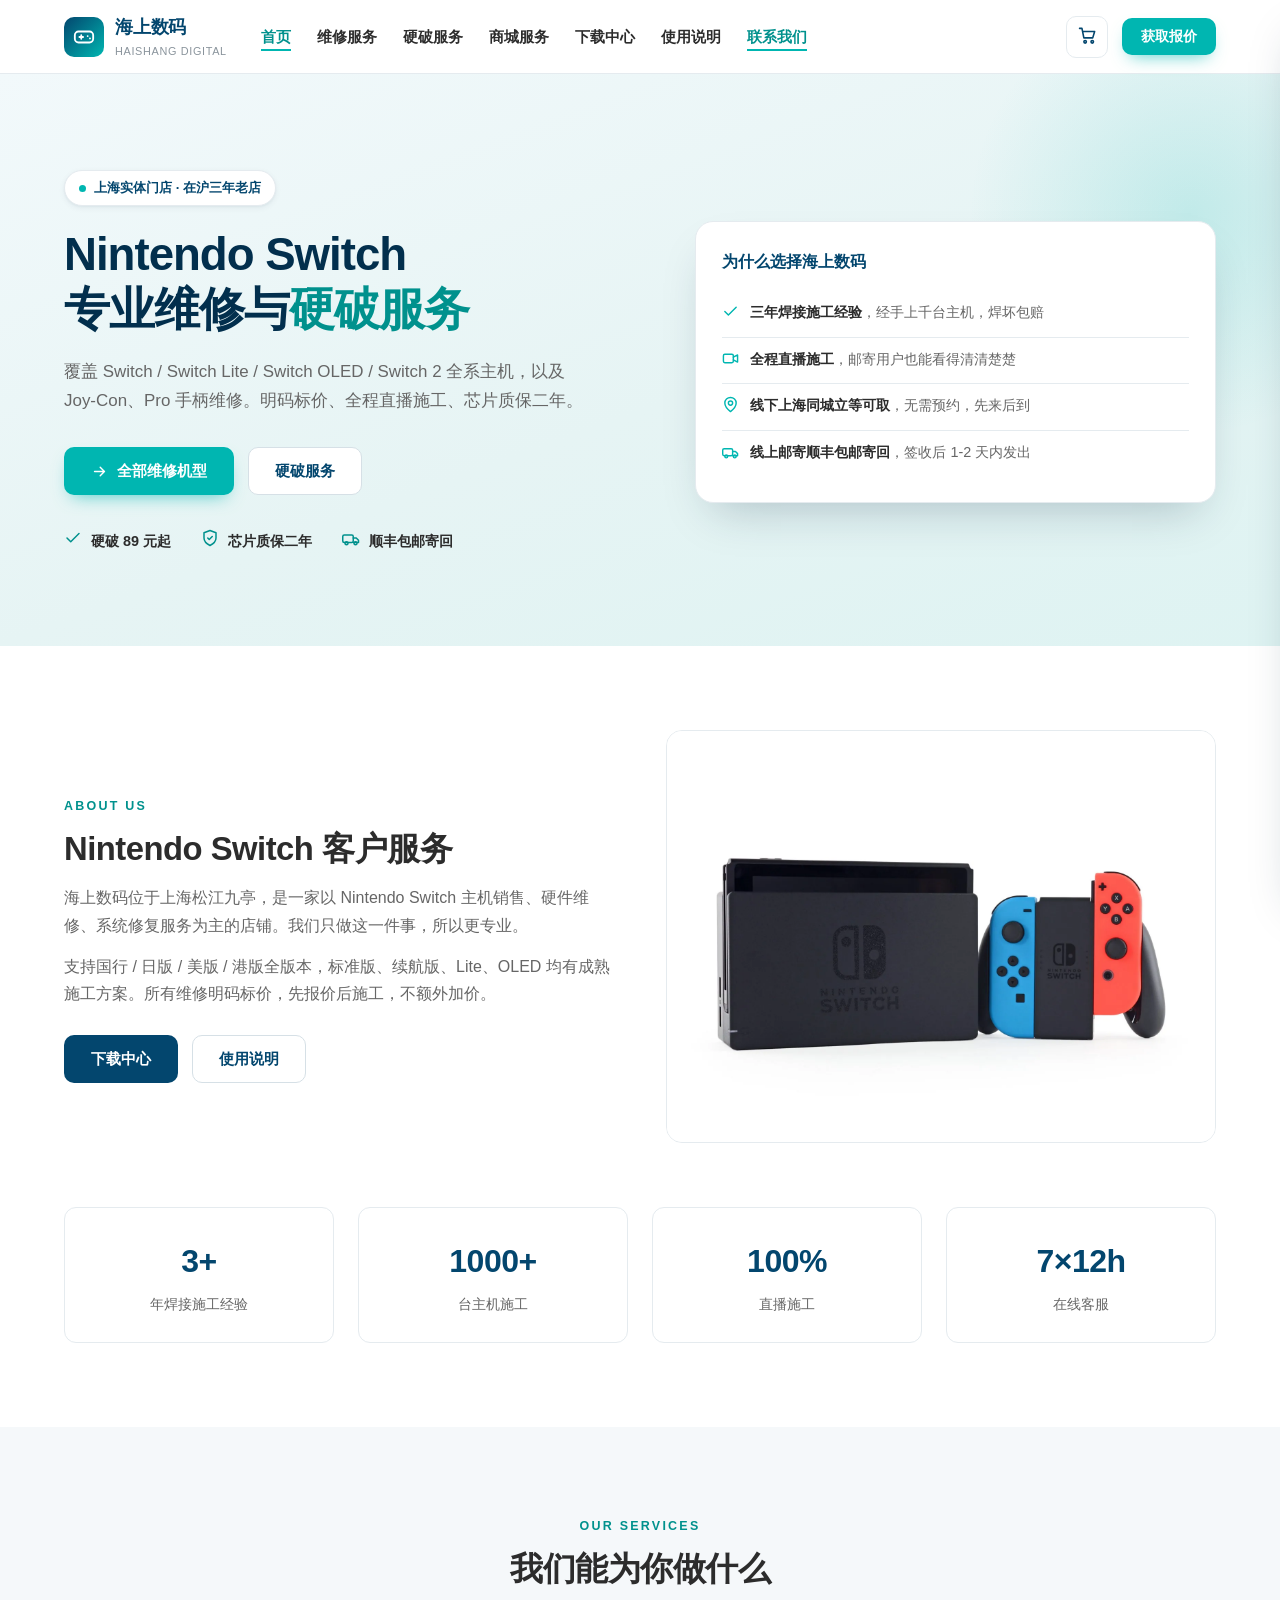
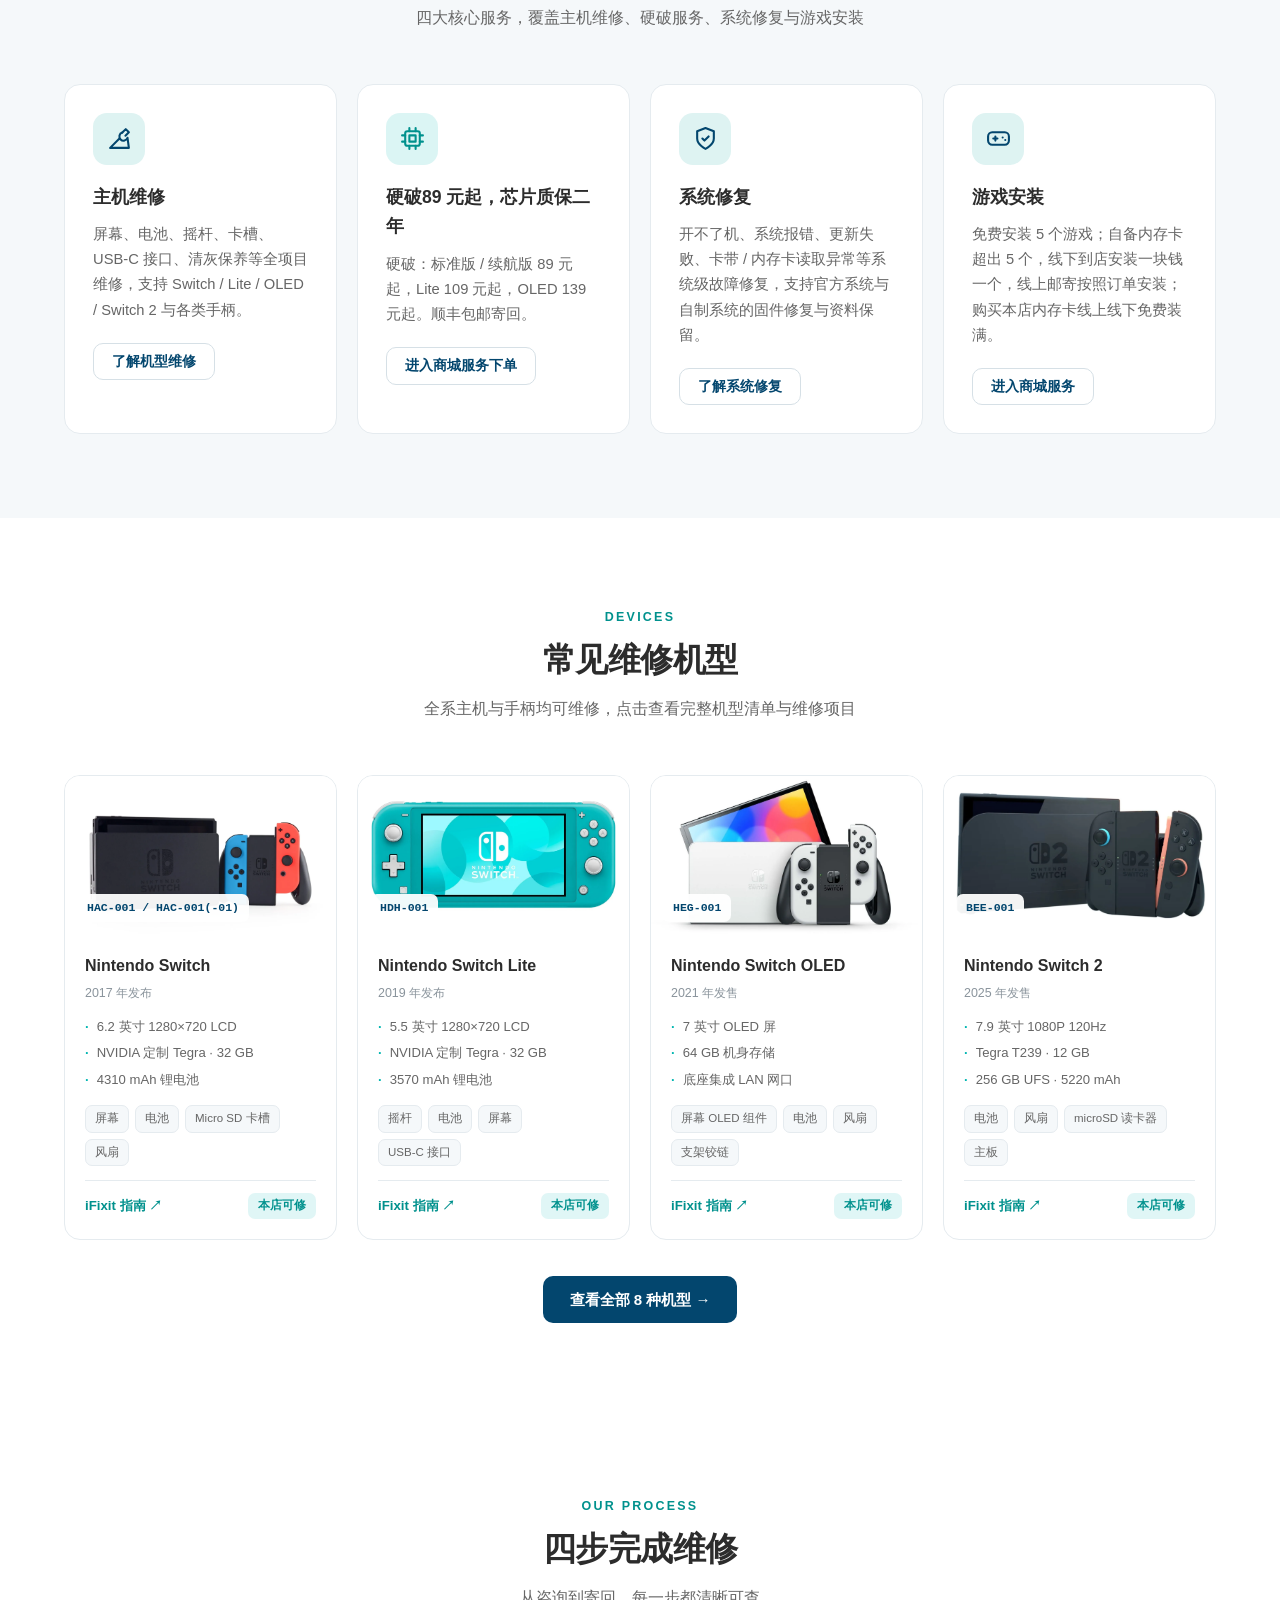
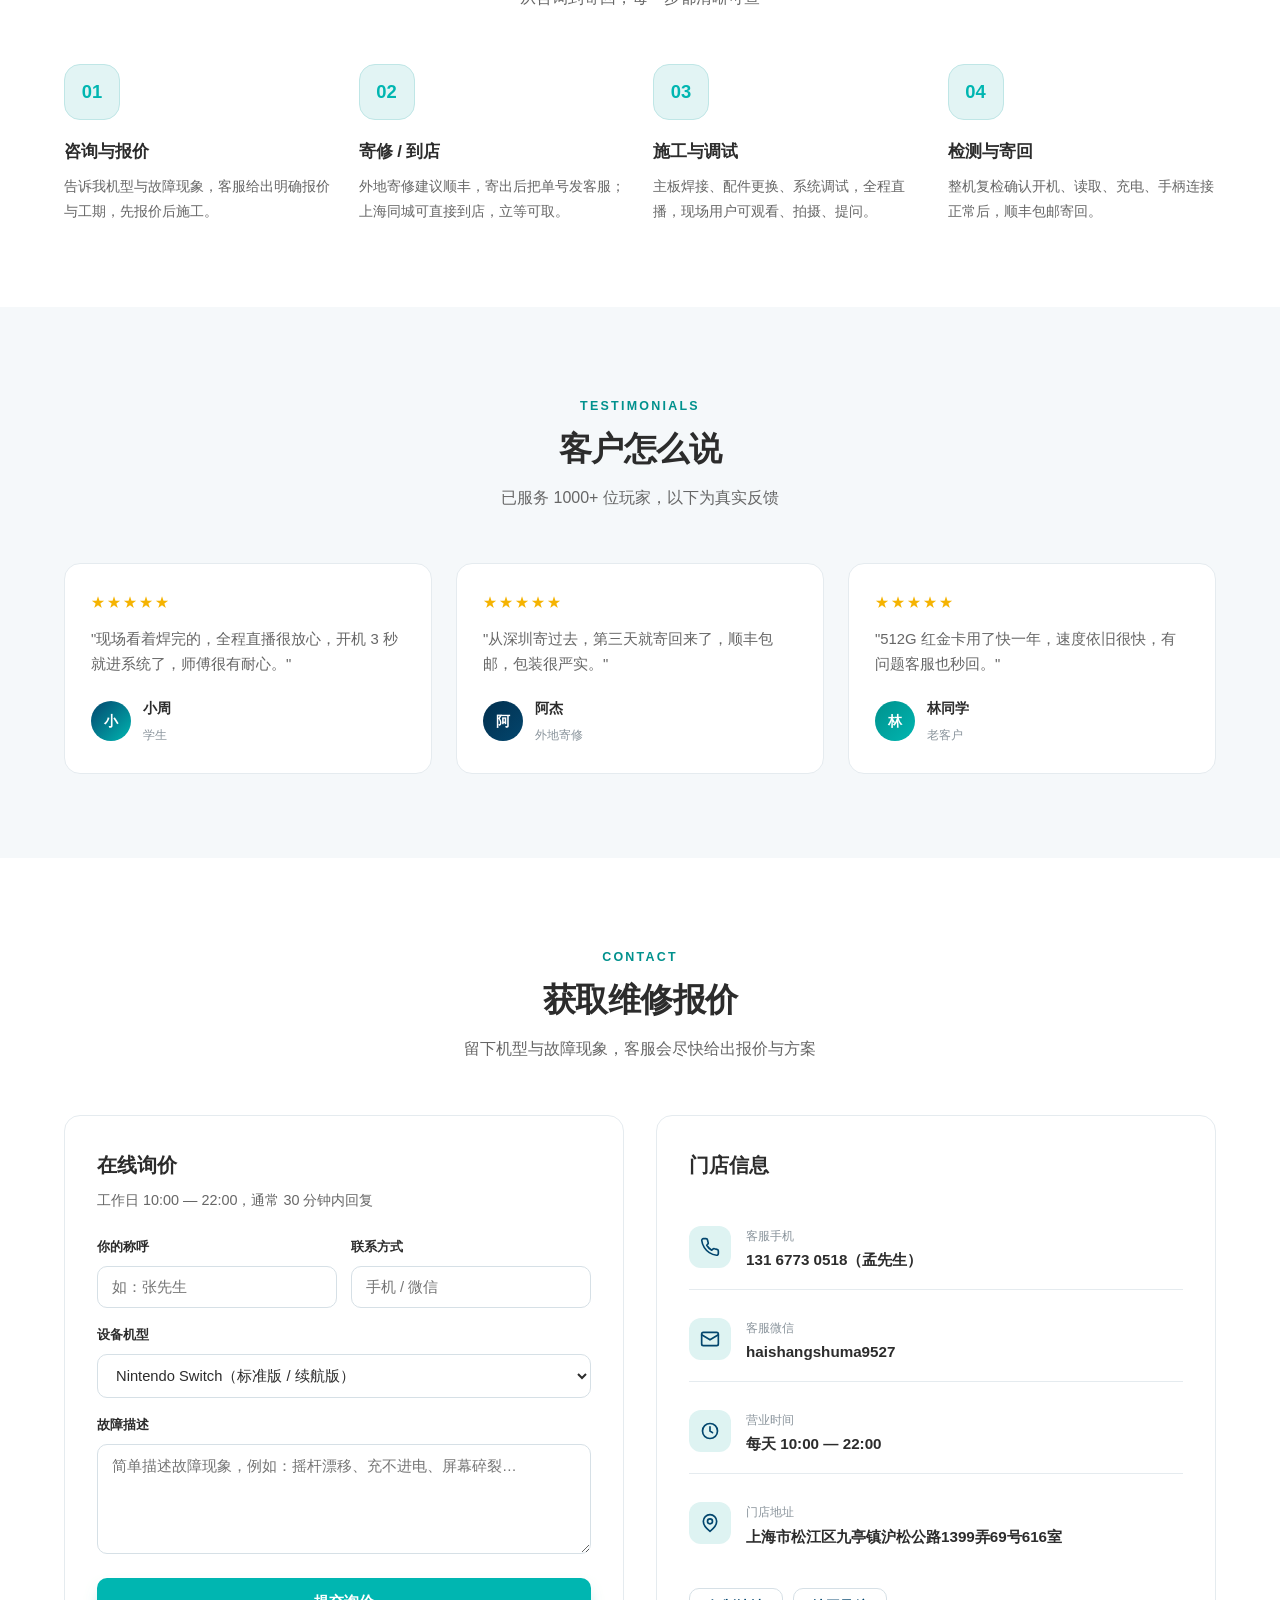
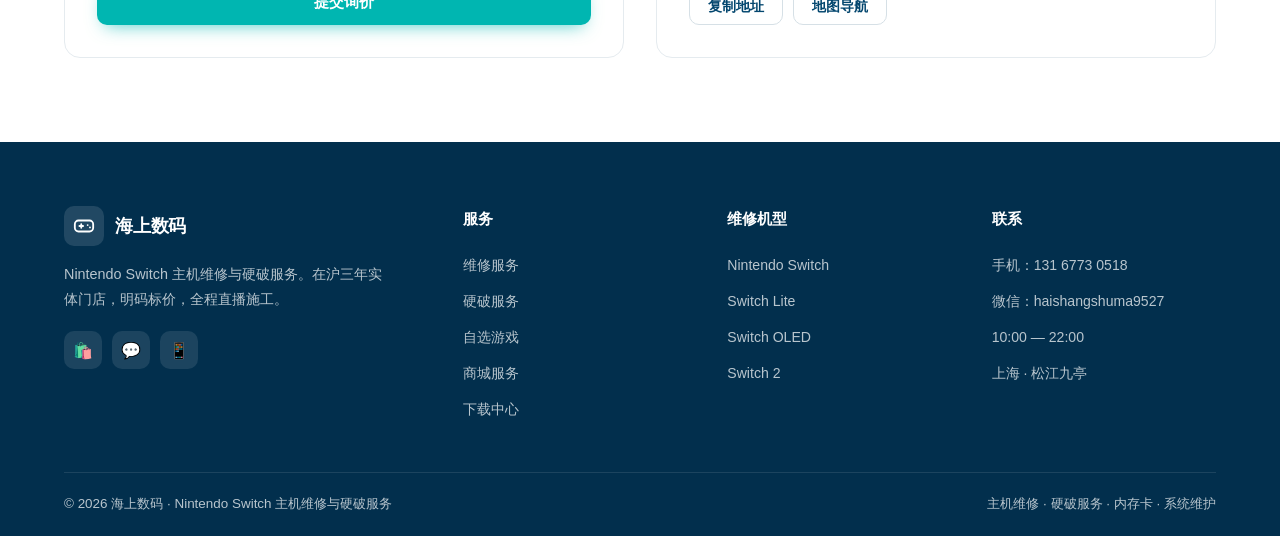
==== commit c390d18a: "文案：改机服务→硬破服务（回滚，57处）" ====
--- a/index.html
+++ b/index.html
@@ -3,8 +3,8 @@
 <head>
 <meta charset="UTF-8">
 <meta name="viewport" content="width=device-width, initial-scale=1.0">
-<title>海上数码 | Nintendo Switch 主机维修与改机服务</title>
-<meta name="description" content="海上数码专注 Nintendo Switch 全系主机与手柄维修、主板改机服务，支持国行/日版/美版/港版全型号，明码标价，芯片焊接质保二年，内存卡质保五年，支持线上邮寄与上海同城现场。">
+<title>海上数码 | Nintendo Switch 主机维修与硬破服务</title>
+<meta name="description" content="海上数码专注 Nintendo Switch 全系主机与手柄维修、主板硬破服务，支持国行/日版/美版/港版全型号，明码标价，芯片焊接质保二年，内存卡质保五年，支持线上邮寄与上海同城现场。">
 <link rel="stylesheet" href="assets/style.css?v=2">
 </head>
 <body>
@@ -19,7 +19,7 @@
         <ul class="nav-menu">
             <li><a href="index.html">首页</a></li>
             <li><a href="repair.html">维修服务</a></li>
-            <li><a href="chip.html">改机服务</a></li>
+            <li><a href="chip.html">硬破服务</a></li>
             <li><a href="shop.html">商城服务</a></li>
             <li><a href="resources.html">下载中心</a></li>
             <li><a href="support.html">使用说明</a></li>
@@ -39,11 +39,11 @@
         <div class="hero-grid">
             <div>
                 <span class="hero-tag"><i></i> 上海实体门店 · 在沪三年老店</span>
-                <h1>Nintendo Switch<br>专业维修与<em>改机服务</em></h1>
+                <h1>Nintendo Switch<br>专业维修与<em>硬破服务</em></h1>
                 <p>覆盖 Switch / Switch Lite / Switch OLED / Switch 2 全系主机，以及 Joy-Con、Pro 手柄维修。明码标价、全程直播施工、芯片质保二年。</p>
                 <div class="hero-actions">
                     <a href="repair.html" class="btn btn-primary" id="heroBtn1"></a>
-                    <a href="chip.html" class="btn btn-outline">改机服务</a>
+                    <a href="chip.html" class="btn btn-outline">硬破服务</a>
                 </div>
                 <div class="hero-points">
                     <div><span id="hp1"></span>硬破 89 元起</div>
@@ -100,7 +100,7 @@
         <div class="section-head" data-reveal>
             <span class="eyebrow">Our Services</span>
             <h2 class="section-title">我们能为你做什么</h2>
-            <p class="section-desc">四大核心服务，覆盖主机维修、改机服务、系统修复与游戏安装</p>
+            <p class="section-desc">四大核心服务，覆盖主机维修、硬破服务、系统修复与游戏安装</p>
         </div>
         <div class="grid-4">
             <div class="card" data-reveal>
@@ -252,7 +252,7 @@
         <div class="foot-grid">
             <div>
                 <a href="index.html" class="brand"><span class="brand-mark" id="footMark"></span><span>海上数码</span></a>
-                <p>Nintendo Switch 主机维修与改机服务。在沪三年实体门店，明码标价，全程直播施工。</p>
+                <p>Nintendo Switch 主机维修与硬破服务。在沪三年实体门店，明码标价，全程直播施工。</p>
                 <div class="socials">
                     <a href="https://shop310015375.taobao.com/" target="_blank" rel="noopener" title="淘宝店铺">🛍️</a>
                     <a href="javascript:copyText('haishangshuma9527')" title="复制微信">💬</a>
@@ -263,7 +263,7 @@
                 <h5>服务</h5>
                 <ul>
                     <li><a href="repair.html">维修服务</a></li>
-                    <li><a href="chip.html">改机服务</a></li>
+                    <li><a href="chip.html">硬破服务</a></li>
             <li><a href="games.html">自选游戏</a></li>
                     <li><a href="shop.html">商城服务</a></li>
                     <li><a href="resources.html">下载中心</a></li>
@@ -289,8 +289,8 @@
             </div>
         </div>
         <div class="foot-bottom">
-            <span>© 2026 海上数码 · Nintendo Switch 主机维修与改机服务</span>
-            <span>主机维修 · 改机服务 · 内存卡 · 系统维护</span>
+            <span>© 2026 海上数码 · Nintendo Switch 主机维修与硬破服务</span>
+            <span>主机维修 · 硬破服务 · 内存卡 · 系统维护</span>
         </div>
     </div>
 </footer>
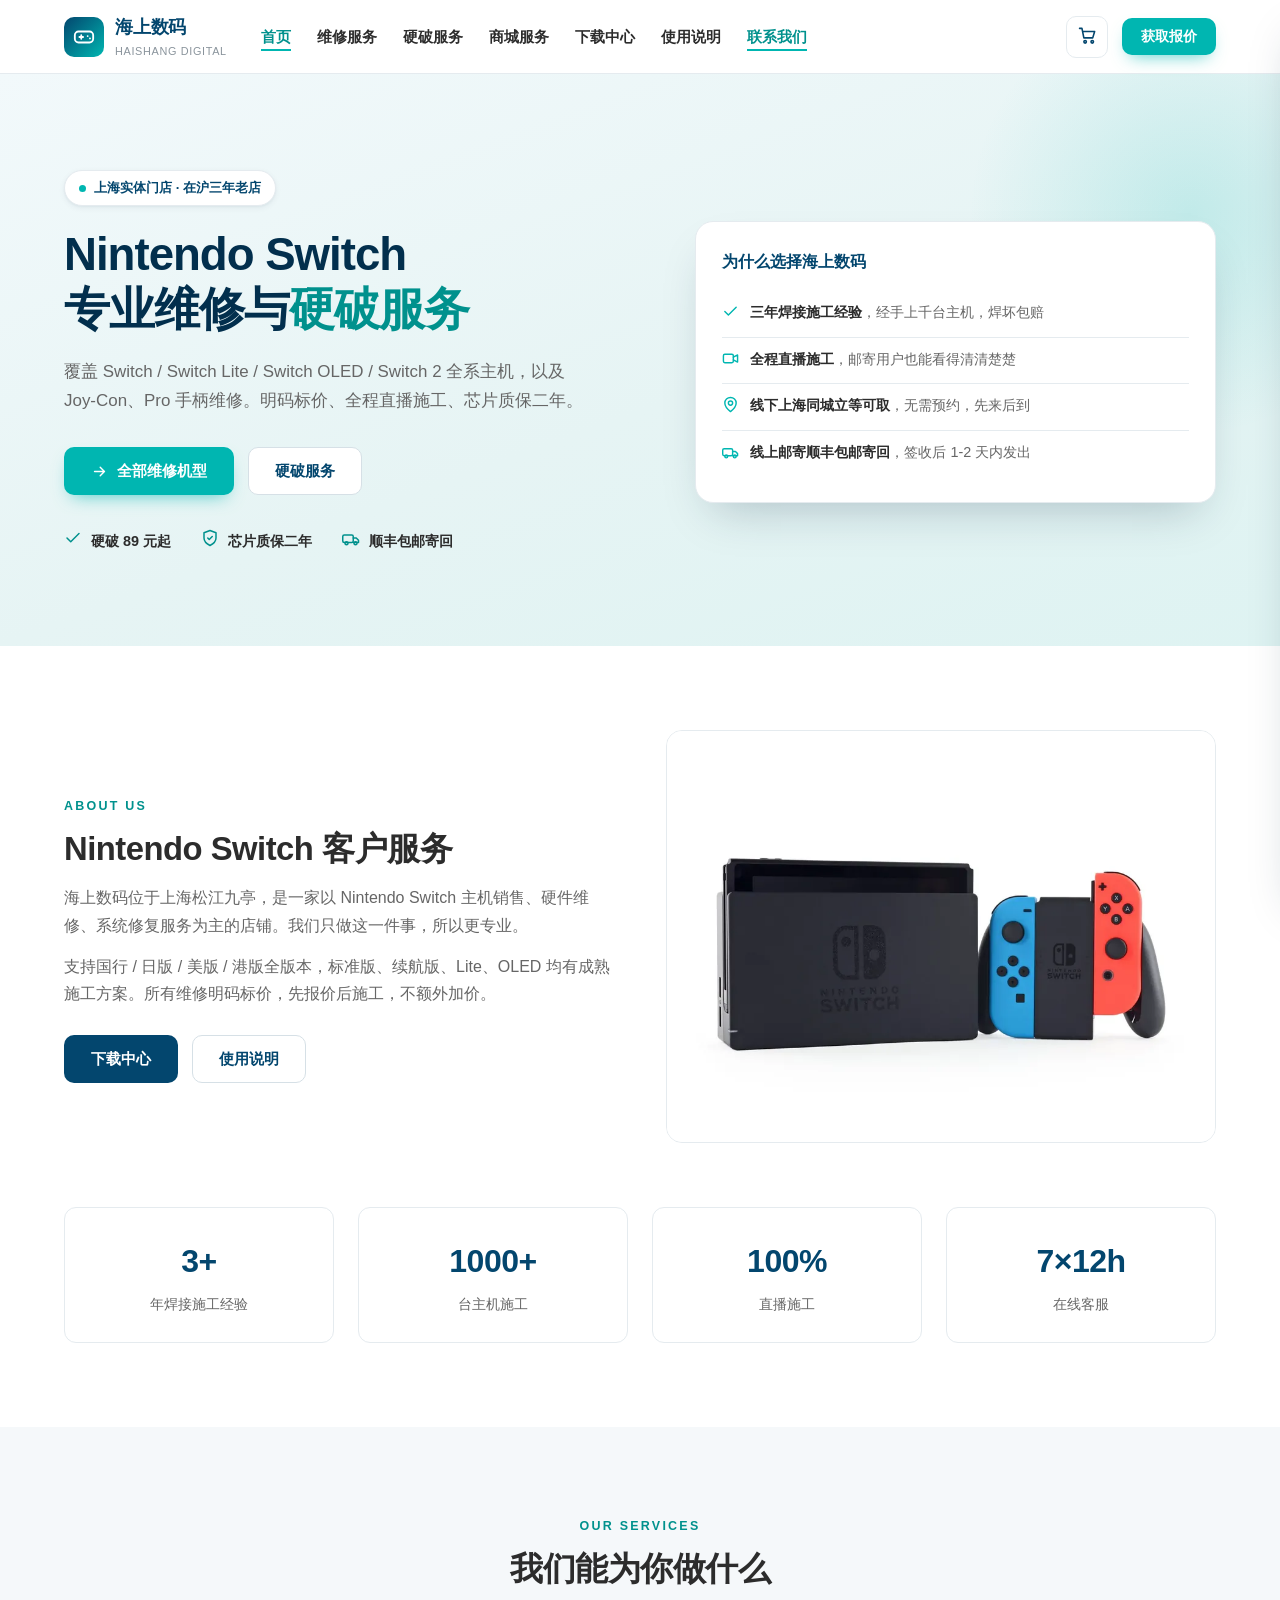
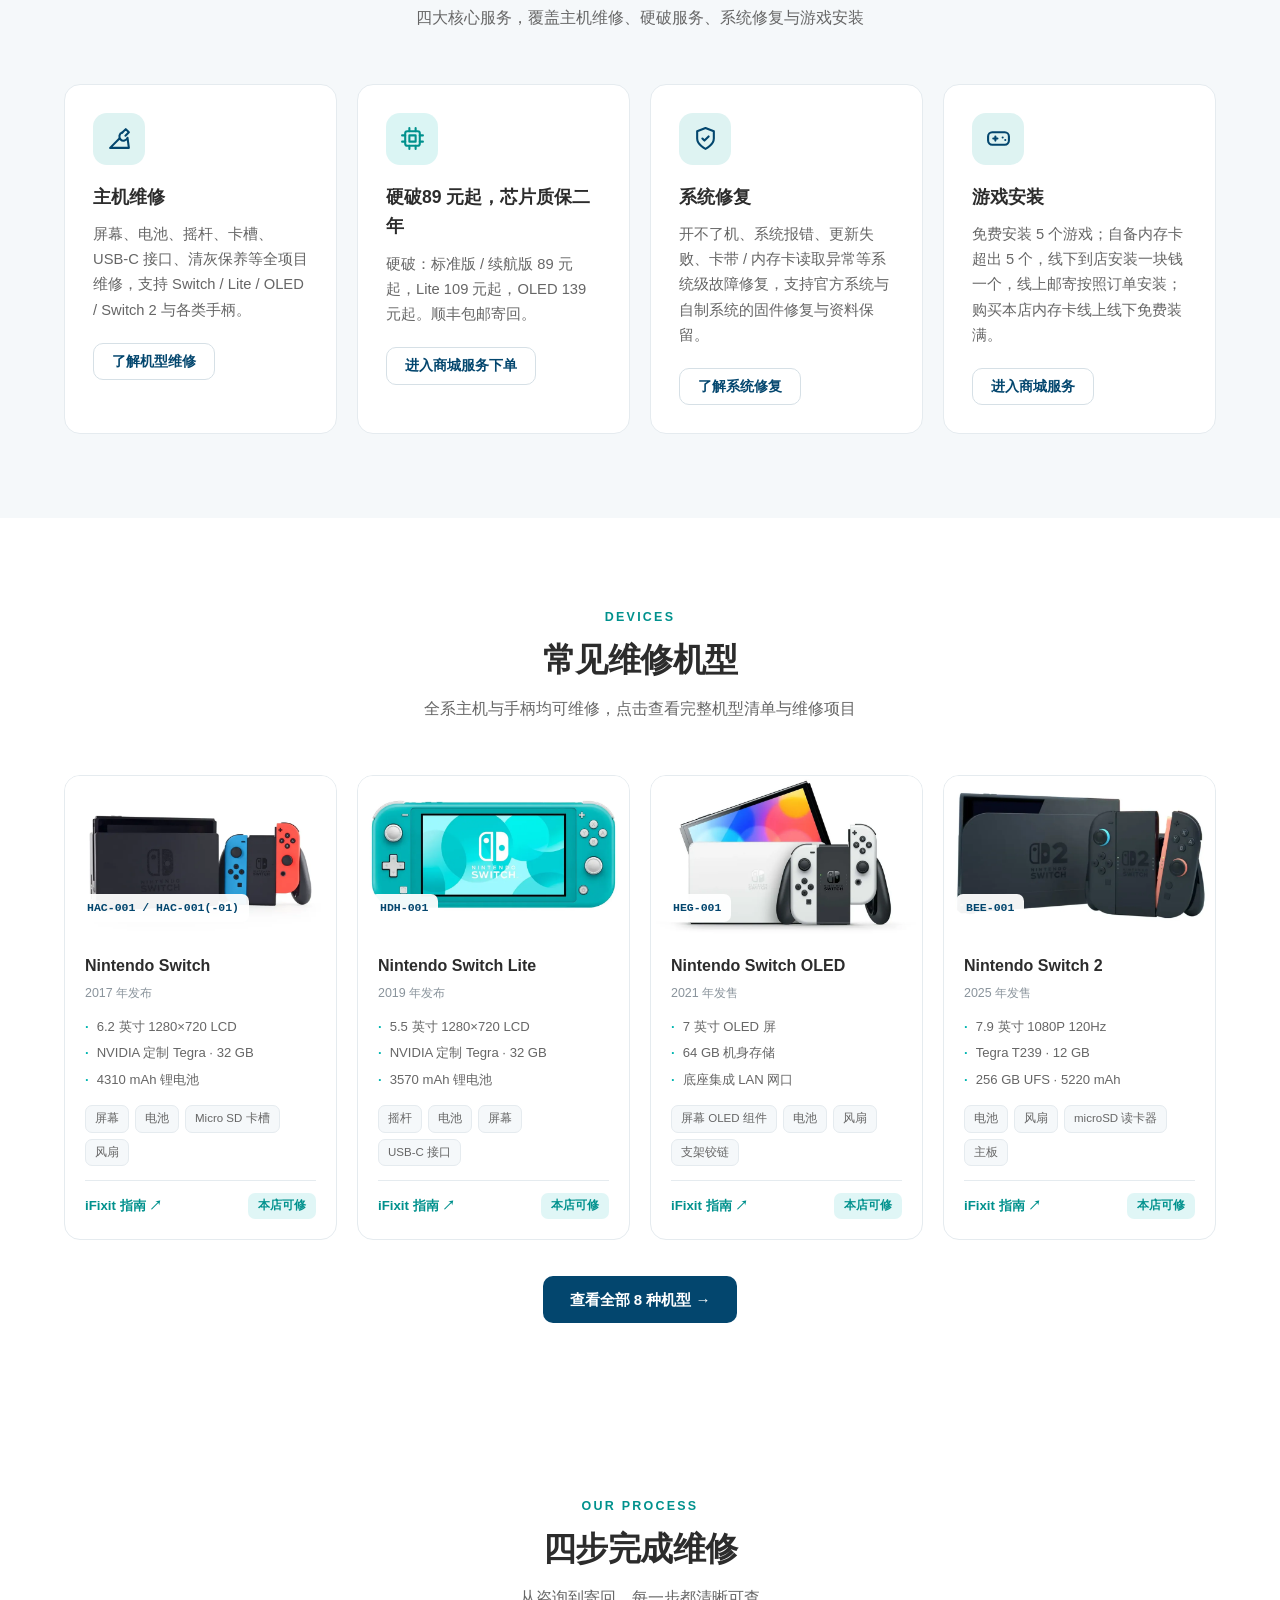
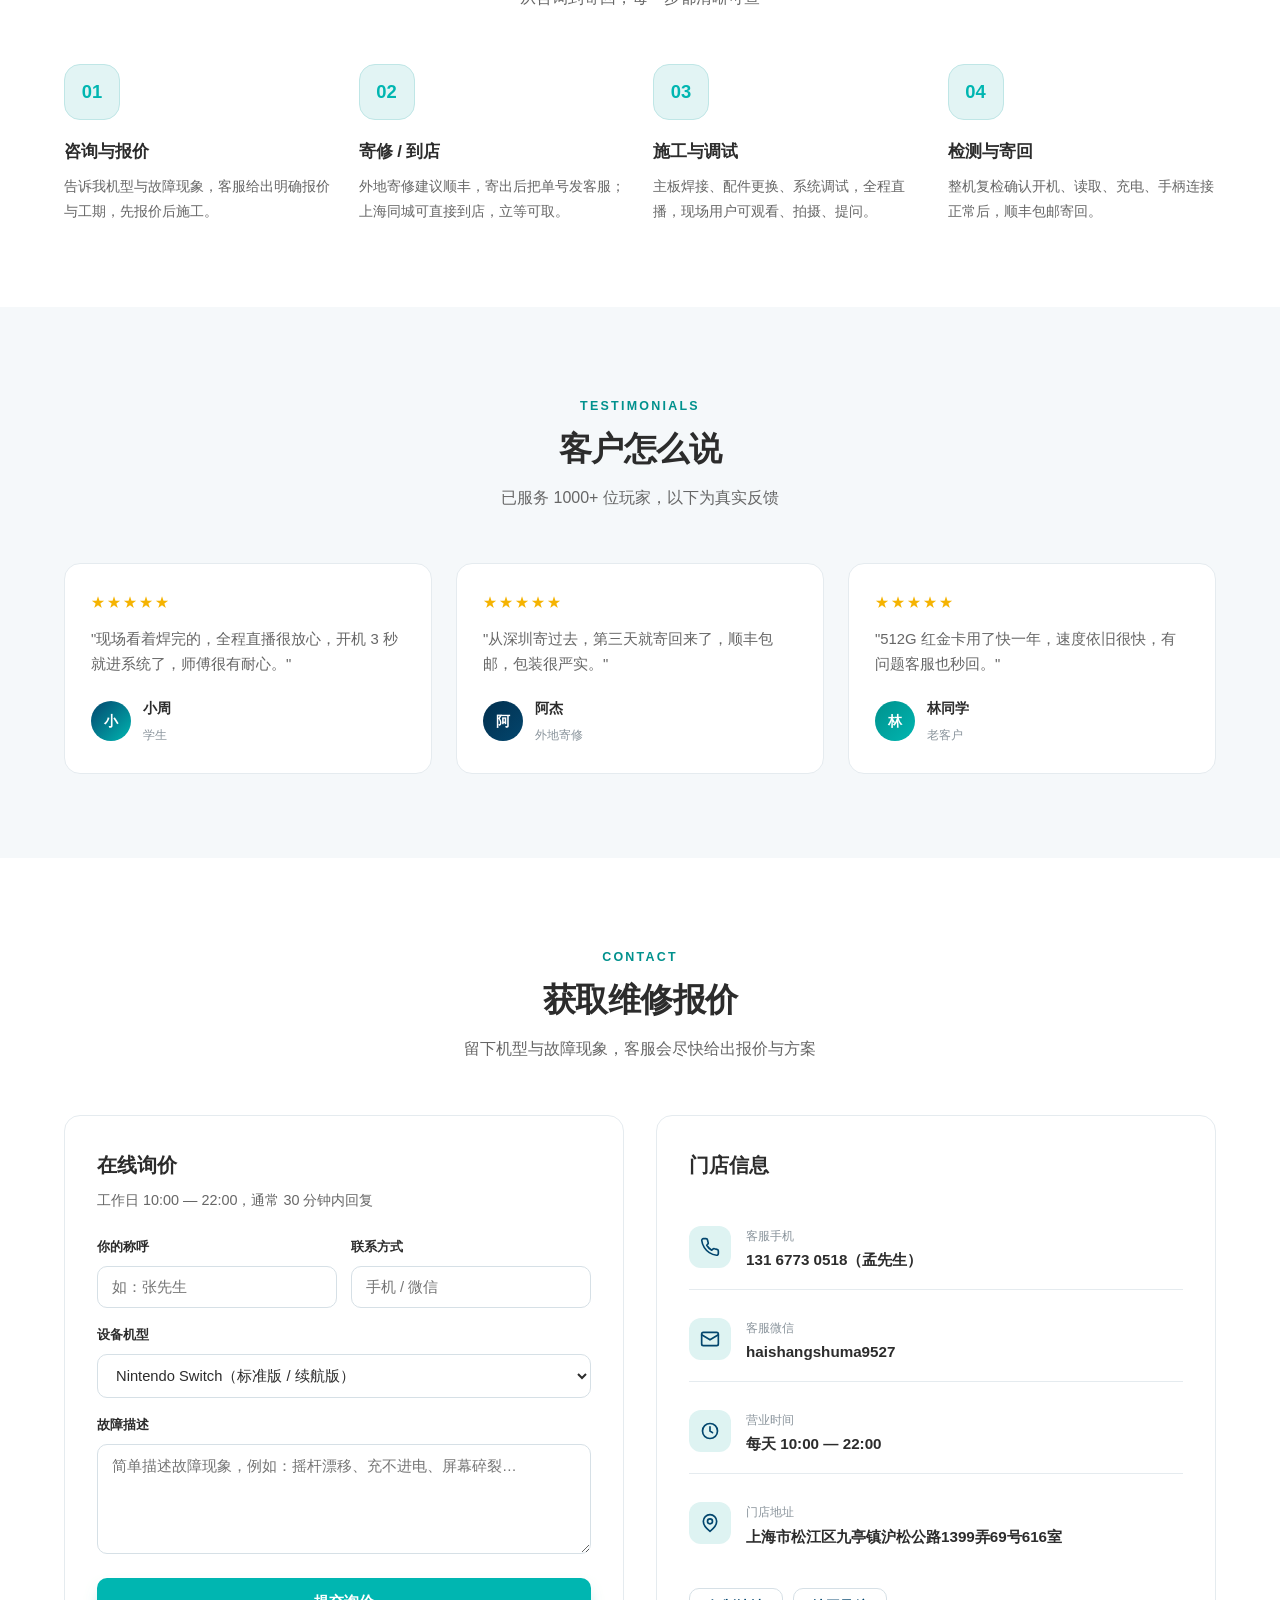
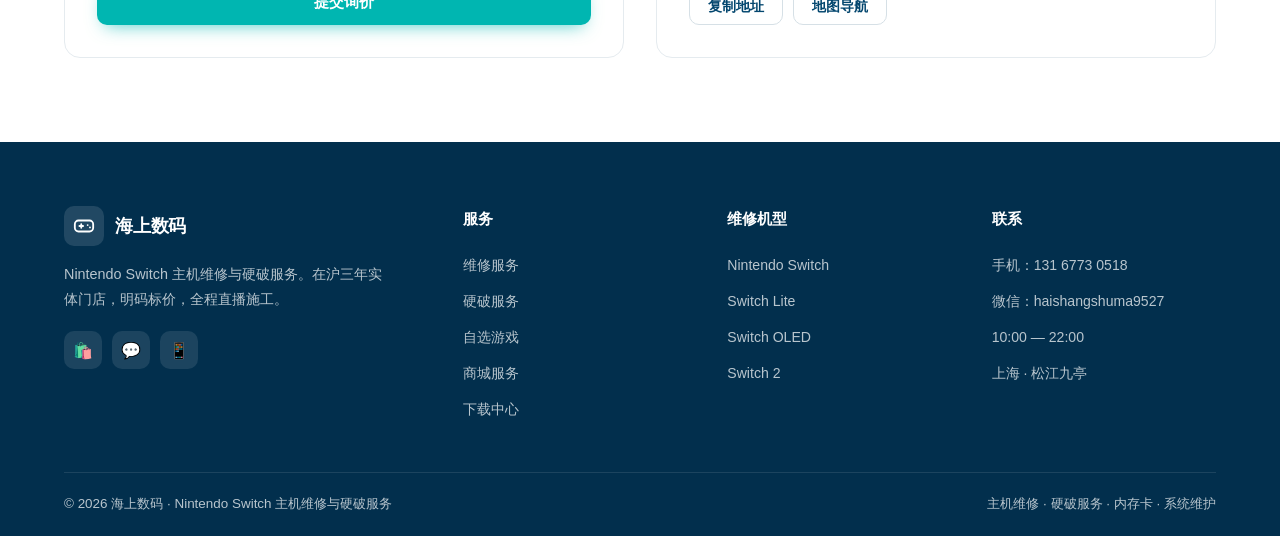
==== commit 99e7d0bf: "perf: 参照性能优化10大方案全面优化 - CSS/JS精简+版本号刷新 - 图片压缩 532KB→252KB - 游戏数据改按需加载(空闲预取+搜索/滚动触发) - 全站内联SVG favico" ====
--- a/index.html
+++ b/index.html
@@ -5,7 +5,8 @@
 <meta name="viewport" content="width=device-width, initial-scale=1.0">
 <title>海上数码 | Nintendo Switch 主机维修与硬破服务</title>
 <meta name="description" content="海上数码专注 Nintendo Switch 全系主机与手柄维修、主板硬破服务，支持国行/日版/美版/港版全型号，明码标价，芯片焊接质保二年，内存卡质保五年，支持线上邮寄与上海同城现场。">
-<link rel="stylesheet" href="assets/style.css?v=2">
+<link rel="stylesheet" href="assets/style.css?v=5">
+<link rel="icon" href="data:image/svg+xml,%3Csvg xmlns='http://www.w3.org/2000/svg' viewBox='0 0 64 64'%3E%3Crect width='64' height='64' rx='14' fill='%2303466e'/%3E%3Crect x='10' y='22' width='44' height='22' rx='10' fill='none' stroke='%2300b6b1' stroke-width='4'/%3E%3Ccircle cx='22' cy='33' r='3' fill='%2300b6b1'/%3E%3Ccircle cx='42' cy='33' r='3' fill='%2300b6b1'/%3E%3C/svg%3E">
 </head>
 <body>
 
@@ -320,7 +321,7 @@
     </div>
 </div>
 
-<script src="assets/app.js?v=2"></script>
+<script src="assets/app.js?v=3"></script>
 <script>
 /* 图标注入 */
 const setIcon = (id, n)=>{ const e = document.getElementById(id); if(e) e.innerHTML = icon(n); };
--- a/assets/style.css
+++ b/assets/style.css
@@ -1,7 +1,3 @@
-/* ==========================================================
-   海上数码 · 共享样式（浅色专业维修服务风格）
-   主色 #03466e 深蓝 / 强调 #00b6b1 青绿 / 辅助 #def3f2 浅青
-   ========================================================== */
 :root{
     --primary:#03466e;
     --primary-dark:#023a5c;
@@ -34,8 +30,6 @@
 img{ max-width:100%; display:block; }
 a{ color:inherit; text-decoration:none; }
 ul{ list-style:none; }
-
-/* ---------- 布局 ---------- */
 .container{ width:100%; max-width:1200px; margin:0 auto; padding:0 24px; }
 .section{ padding:84px 0; }
 .section.soft{ background:var(--soft); }
@@ -52,8 +46,6 @@
 .section.deep .section-title{ color:#fff; }
 .section-desc{ margin-top:14px; font-size:1rem; color:var(--muted); }
 .section.deep .section-desc{ color:rgba(255,255,255,.78); }
-
-/* ---------- 按钮 ---------- */
 .btn{
     display:inline-flex; align-items:center; justify-content:center; gap:9px;
     padding:13px 26px; border-radius:10px; font-size:.94rem; font-weight:700; font-family:inherit;
@@ -70,8 +62,6 @@
 .btn-light:hover{ background:var(--secondary); }
 .btn-block{ width:100%; }
 .btn-sm{ padding:9px 18px; font-size:.85rem; }
-
-/* ---------- 导航 ---------- */
 .navbar{
     position:fixed; top:0; left:0; right:0; height:var(--nav-h); z-index:1000;
     background:rgba(255,255,255,.96); backdrop-filter:blur(10px); border-bottom:1px solid var(--line);
@@ -109,8 +99,6 @@
 .nav-toggle{ display:none; width:42px; height:42px; border:1px solid var(--line); border-radius:10px;
     background:#fff; cursor:pointer; align-items:center; justify-content:center; color:var(--primary); }
 .nav-toggle svg{ width:20px; height:20px; }
-
-/* ---------- Hero ---------- */
 .hero{ position:relative; padding:96px 0 92px; overflow:hidden;
     background:linear-gradient(160deg,#f2f9fb 0%,#e6f4f4 55%,#def3f2 100%); }
 .hero::after{
@@ -140,14 +128,10 @@
 .hero-list li:first-child{ border-top:none; }
 .hero-list svg{ width:17px; height:17px; color:var(--accent); margin-top:3px; flex-shrink:0; }
 .hero-list b{ color:var(--text); font-weight:700; }
-
-/* ---------- 统计条 ---------- */
 .stats{ display:grid; grid-template-columns:repeat(4,1fr); gap:24px; }
 .stat{ text-align:center; padding:26px 16px; background:#fff; border:1px solid var(--line); border-radius:var(--radius); }
 .stat .num{ font-size:2rem; font-weight:800; color:var(--primary); letter-spacing:-.5px; }
 .stat .lbl{ font-size:.86rem; color:var(--muted); margin-top:4px; }
-
-/* ---------- 通用卡片 ---------- */
 .grid-2{ display:grid; grid-template-columns:repeat(2,1fr); gap:24px; }
 .grid-3{ display:grid; grid-template-columns:repeat(3,1fr); gap:24px; }
 .grid-4{ display:grid; grid-template-columns:repeat(4,1fr); gap:20px; }
@@ -164,8 +148,6 @@
 }
 .icon-circle svg{ width:25px; height:25px; }
 .icon-circle.accent{ background:rgba(0,182,177,.14); color:var(--accent-dark); }
-
-/* 服务卡（带图片） */
 .svc-card{ background:#fff; border:1px solid var(--line); border-radius:var(--radius-lg); overflow:hidden; transition:.3s; }
 .svc-card:hover{ transform:translateY(-5px); box-shadow:var(--shadow-md); }
 .svc-img{ height:170px; overflow:hidden; background:var(--soft-2); position:relative; }
@@ -178,8 +160,6 @@
 .price{ font-size:1.35rem; font-weight:800; color:var(--primary); }
 .price small{ font-size:.8rem; font-weight:600; }
 .price del{ font-size:.8rem; color:var(--muted-2); margin-left:6px; font-weight:500; }
-
-/* ---------- 机型卡 ---------- */
 .dev-card{ background:#fff; border:1px solid var(--line); border-radius:var(--radius-lg); overflow:hidden; transition:.3s; }
 .dev-card:hover{ transform:translateY(-5px); box-shadow:var(--shadow-md); }
 .dev-img{ height:158px; overflow:hidden; background:var(--soft-2); position:relative; }
@@ -203,8 +183,6 @@
 .dev-status{ font-size:.72rem; font-weight:700; padding:3px 10px; border-radius:7px; }
 .dev-status.ok{ background:rgba(0,182,177,.12); color:var(--accent-dark); }
 .dev-status.ask{ background:rgba(255,138,76,.14); color:#c2621d; }
-
-/* ---------- 流程（深色区） ---------- */
 .process{ display:grid; grid-template-columns:repeat(4,1fr); gap:26px; }
 .step{ position:relative; }
 .step-no{
@@ -214,8 +192,6 @@
 .step h4{ font-size:1.05rem; font-weight:700; margin-bottom:8px; }
 .step p{ font-size:.9rem; color:rgba(255,255,255,.76); }
 .step-meta{ margin-top:12px; font-size:.78rem; color:rgba(255,255,255,.6); }
-
-/* ---------- 流程（浅色长列表） ---------- */
 .steps-list{ display:flex; flex-direction:column; gap:16px; }
 .step-row{ display:grid; grid-template-columns:58px 1fr 220px; gap:24px; align-items:center;
     background:#fff; border:1px solid var(--line); border-radius:var(--radius-lg); padding:22px 26px; transition:.28s; }
@@ -229,8 +205,6 @@
 .lvl{ display:inline-block; padding:2px 10px; border-radius:7px; font-size:.75rem; font-weight:700; }
 .lvl.e{ background:rgba(0,182,177,.12); color:var(--accent-dark); }
 .lvl.m{ background:rgba(255,138,76,.14); color:#c2621d; }
-
-/* ---------- 评价 ---------- */
 .review{ background:#fff; border:1px solid var(--line); border-radius:var(--radius-lg); padding:26px; height:100%; }
 .review .stars{ color:#f5b301; font-size:.9rem; letter-spacing:2px; margin-bottom:12px; }
 .review p{ font-size:.93rem; color:var(--muted); margin-bottom:18px; }
@@ -239,8 +213,6 @@
     color:#fff; font-weight:700; font-size:.9rem; flex-shrink:0; }
 .reviewer b{ font-size:.9rem; display:block; }
 .reviewer span{ font-size:.78rem; color:var(--muted-2); }
-
-/* ---------- 表单 ---------- */
 .form-card{ background:#fff; border:1px solid var(--line); border-radius:var(--radius-lg); padding:32px; }
 .form-card h3{ font-size:1.25rem; font-weight:800; margin-bottom:6px; }
 .form-card .sub{ font-size:.9rem; color:var(--muted); margin-bottom:24px; }
@@ -253,8 +225,6 @@
 .field input:focus, .field select:focus, .field textarea:focus{ border-color:var(--accent); box-shadow:0 0 0 3px rgba(0,182,177,.12); }
 .field textarea{ resize:vertical; min-height:110px; }
 .form-row{ display:grid; grid-template-columns:1fr 1fr; gap:14px; }
-
-/* ---------- 联系信息 ---------- */
 .info-list li{ display:flex; gap:15px; padding:16px 0; border-bottom:1px solid var(--line); }
 .info-list li:last-child{ border-bottom:none; }
 .info-ico{ width:42px; height:42px; border-radius:12px; background:var(--secondary); color:var(--primary);
@@ -262,8 +232,6 @@
 .info-ico svg{ width:20px; height:20px; }
 .info-list .k{ font-size:.78rem; color:var(--muted-2); }
 .info-list .v{ font-size:.95rem; font-weight:600; color:var(--text); }
-
-/* ---------- 商城 ---------- */
 .filters{ display:flex; gap:10px; flex-wrap:wrap; justify-content:center; margin-bottom:22px; }
 .chip{ padding:9px 20px; border-radius:30px; border:1px solid var(--line-2); background:#fff;
     font-size:.88rem; font-weight:600; color:var(--muted); cursor:pointer; transition:.25s; font-family:inherit; }
@@ -272,8 +240,6 @@
 .shop-bar{ display:flex; align-items:center; justify-content:space-between; gap:14px; flex-wrap:wrap; margin-bottom:22px; }
 .shop-bar .count{ font-size:.88rem; color:var(--muted); }
 .shop-bar select{ padding:9px 14px; border:1px solid var(--line-2); border-radius:10px; font-size:.86rem; font-family:inherit; color:var(--text); background:#fff; }
-
-/* ---------- 资源下载 ---------- */
 .res-item{
     display:flex; align-items:center; gap:14px; padding:16px 20px; background:#fff;
     border:1px solid var(--line); border-radius:var(--radius); transition:.25s;
@@ -286,16 +252,12 @@
 .res-name{ font-size:.95rem; font-weight:700; }
 .res-sub{ font-size:.78rem; color:var(--muted-2); font-family:'Courier New',monospace; }
 .res-go{ margin-left:auto; color:var(--accent-dark); font-size:.85rem; font-weight:700; white-space:nowrap; }
-
-/* ---------- 表格 ---------- */
 .table-wrap{ background:#fff; border:1px solid var(--line); border-radius:var(--radius-lg); overflow:hidden; }
 table{ width:100%; border-collapse:collapse; font-size:.92rem; }
 thead th{ background:var(--soft); text-align:left; padding:15px 22px; font-size:.84rem; font-weight:700; color:var(--primary); }
 tbody td{ padding:15px 22px; border-top:1px solid var(--line); color:var(--muted); }
 tbody tr:hover td{ background:#fbfdfd; }
 tbody td:first-child{ color:var(--text); font-weight:700; }
-
-/* ---------- 页脚 ---------- */
 .footer{ background:var(--primary-deep); color:rgba(255,255,255,.72); padding:64px 0 0; }
 .foot-grid{ display:grid; grid-template-columns:1.6fr 1fr 1fr 1fr; gap:40px; padding-bottom:44px; }
 .footer .brand{ color:#fff; margin-bottom:16px; }
@@ -310,8 +272,6 @@
 .socials a:hover{ background:var(--accent); }
 .foot-bottom{ border-top:1px solid rgba(255,255,255,.1); padding:20px 0; font-size:.84rem;
     display:flex; justify-content:space-between; gap:16px; flex-wrap:wrap; }
-
-/* ---------- 侧边栏 / 抽屉 ---------- */
 .mask{ position:fixed; inset:0; background:rgba(16,32,44,.45); z-index:1200; opacity:0; pointer-events:none; transition:.3s; }
 .mask.on{ opacity:1; pointer-events:auto; }
 .drawer{ position:fixed; top:0; right:0; height:100%; width:400px; max-width:92vw; background:#fff; z-index:1201;
@@ -337,8 +297,6 @@
 .empty{ text-align:center; color:var(--muted-2); padding:70px 0; font-size:.9rem; }
 .total-row{ display:flex; justify-content:space-between; align-items:center; margin-bottom:14px; font-size:1rem; }
 .total-row b{ font-size:1.45rem; color:var(--primary); }
-
-/* ---------- Toast / 灯箱 ---------- */
 .toast{ position:fixed; left:50%; bottom:34px; transform:translateX(-50%) translateY(80px); z-index:2000;
     background:var(--primary-deep); color:#fff; padding:13px 26px; border-radius:11px; font-size:.9rem; font-weight:600;
     box-shadow:var(--shadow-lg); transition:.4s cubic-bezier(.4,0,.2,1); }
@@ -348,31 +306,21 @@
 .lightbox.on{ display:flex; }
 .lightbox img{ max-width:90vw; max-height:86vh; border-radius:14px; }
 .lightbox .x{ position:absolute; top:22px; right:28px; color:#fff; font-size:1.3rem; opacity:.75; }
-
-/* ---------- 内页头图 ---------- */
 .page-hero{ padding:70px 0 54px; background:linear-gradient(160deg,#f2f9fb 0%,#def3f2 100%); border-bottom:1px solid var(--line); }
 .breadcrumb{ font-size:.84rem; color:var(--muted-2); margin-bottom:14px; }
 .breadcrumb a{ color:var(--accent-dark); font-weight:600; }
 .page-hero h1{ font-size:2.35rem; font-weight:800; color:var(--primary-deep); letter-spacing:-.7px; line-height:1.25; }
 .page-hero p{ margin-top:14px; color:var(--muted); max-width:660px; font-size:1.02rem; }
-
-/* ---------- 提示条 ---------- */
 .callout{ display:flex; gap:14px; padding:18px 22px; border-radius:var(--radius);
     background:rgba(0,182,177,.08); border:1px solid rgba(0,182,177,.24); font-size:.9rem; color:var(--muted); }
 .callout b{ color:var(--text); }
 .callout.warn{ background:rgba(255,138,76,.08); border-color:rgba(255,138,76,.26); }
-
-/* ---------- 特性小卡 ---------- */
 .mini-grid{ display:grid; grid-template-columns:repeat(auto-fit,minmax(210px,1fr)); gap:16px; }
 .mini{ background:#fff; border:1px solid var(--line); border-radius:var(--radius); padding:18px 20px; }
 .mini b{ display:block; font-size:.95rem; margin-bottom:4px; }
 .mini span{ font-size:.84rem; color:var(--muted); }
-
-/* ---------- 动画 ---------- */
 [data-reveal]{ opacity:0; transform:translateY(22px); transition:opacity .6s ease, transform .6s ease; }
 [data-reveal].in{ opacity:1; transform:none; }
-
-/* ---------- 响应式 ---------- */
 @media (max-width:991px){
     .nav-menu{ display:none; position:absolute; top:var(--nav-h); left:0; right:0; background:#fff;
         flex-direction:column; gap:0; padding:10px 24px 18px; border-bottom:1px solid var(--line); box-shadow:var(--shadow-md); }
@@ -397,9 +345,18 @@
     .table-wrap{ overflow-x:auto; }
     table{ min-width:560px; }
 }
-
-/* ---------- 流程（白底版，与页面同色） ---------- */
 .process-sec .step-no{ background:#e2f4f4; border:1px solid #bfe6e6; color:#00b6b1; }
 .process-sec .step h4{ color:var(--text); }
 .process-sec .step p{ color:var(--muted); }
 .process-sec .step-meta{ color:var(--muted-2); }
+.atm-gallery{ display:grid; grid-template-columns:repeat(3,1fr); gap:16px; margin-top:22px; }
+.atm-shot{ margin:0; background:#fff; border:1px solid var(--line); border-radius:var(--radius);
+    overflow:hidden; cursor:zoom-in; display:flex; flex-direction:column;
+    transition:transform .25s ease, box-shadow .25s ease, border-color .25s ease; }
+.atm-shot:hover{ transform:translateY(-3px); box-shadow:0 14px 30px rgba(3,70,110,.12); border-color:var(--accent); }
+.atm-shot img{ display:block; width:100%; aspect-ratio:16/9; object-fit:cover; background:var(--soft-2); }
+.atm-shot figcaption{ flex:1; display:flex; align-items:center; justify-content:center;
+    padding:11px 12px; font-size:.82rem; font-weight:700; color:var(--primary); line-height:1.45;
+    text-align:center; border-top:1px solid var(--line); background:#fbfdfe; }
+@media (max-width:991px){ .atm-gallery{ grid-template-columns:repeat(2,1fr); } }
+@media (max-width:640px){ .atm-gallery{ grid-template-columns:1fr; } }
